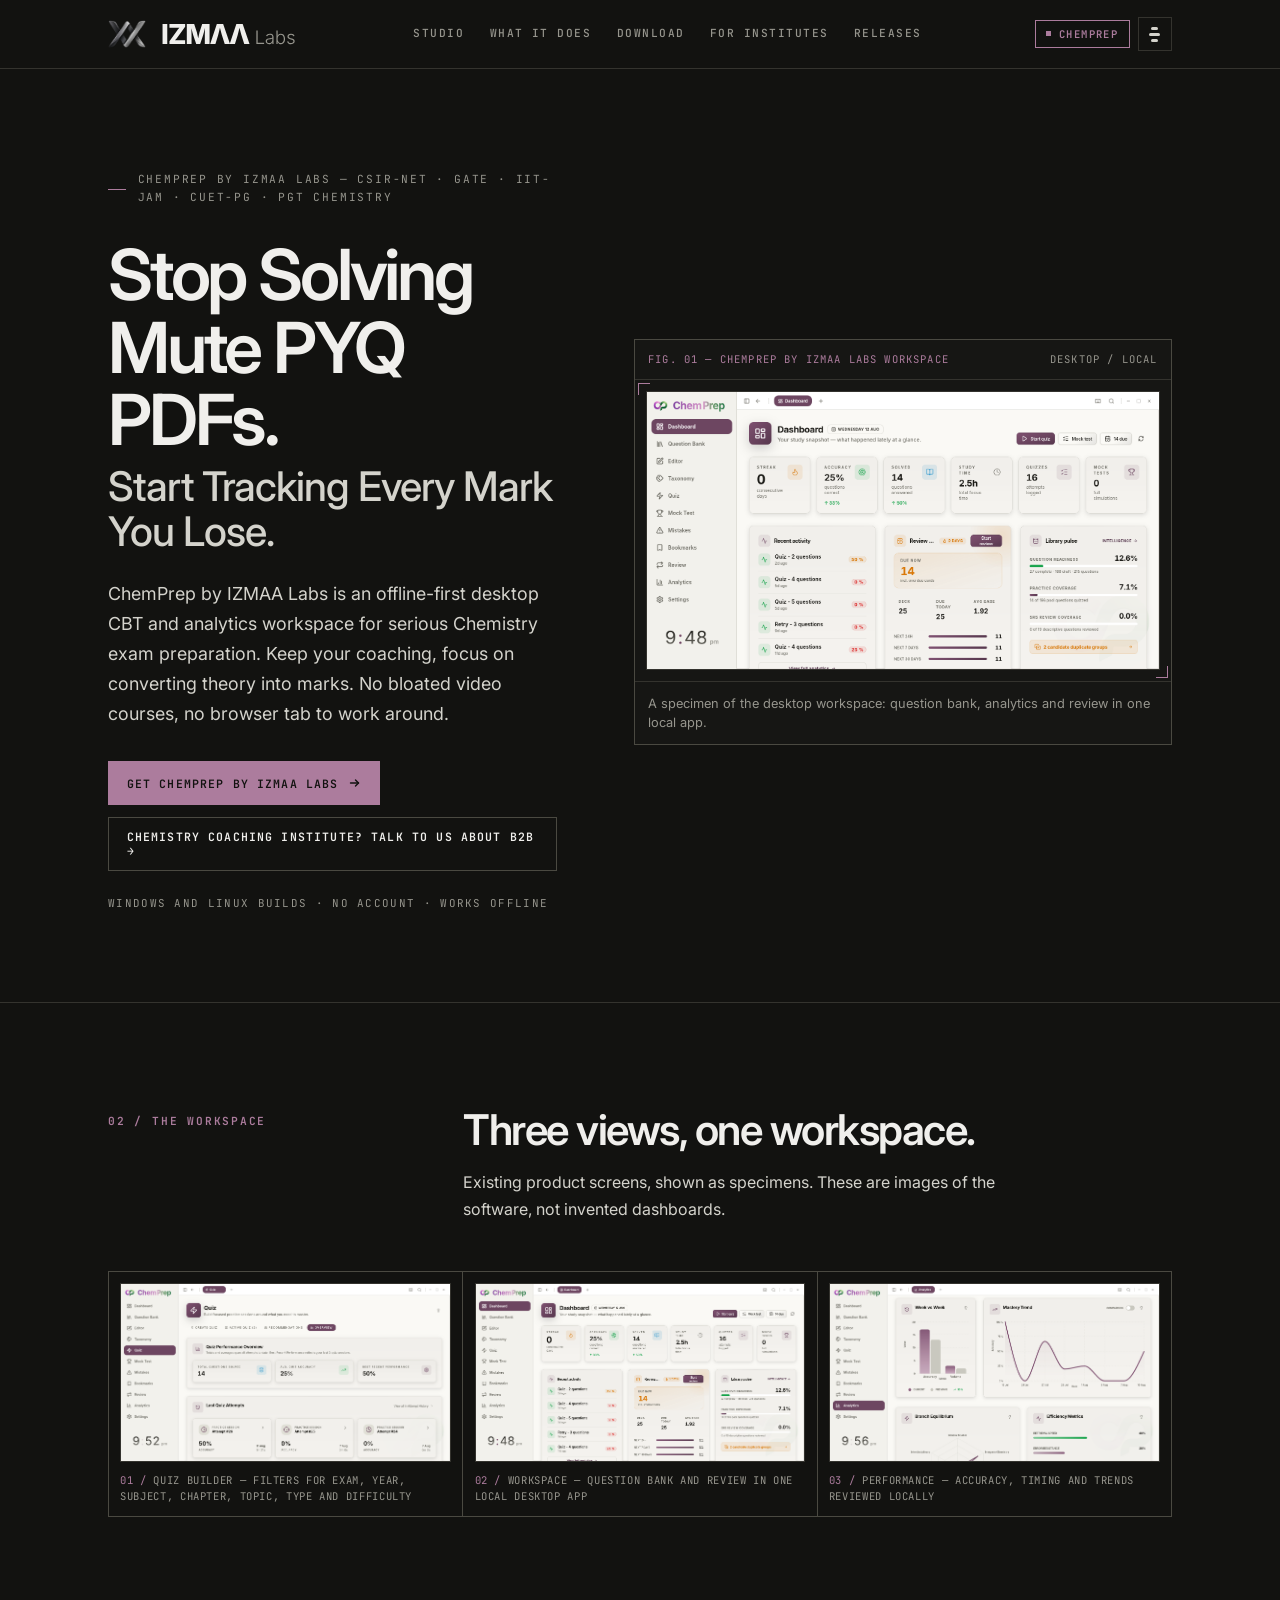
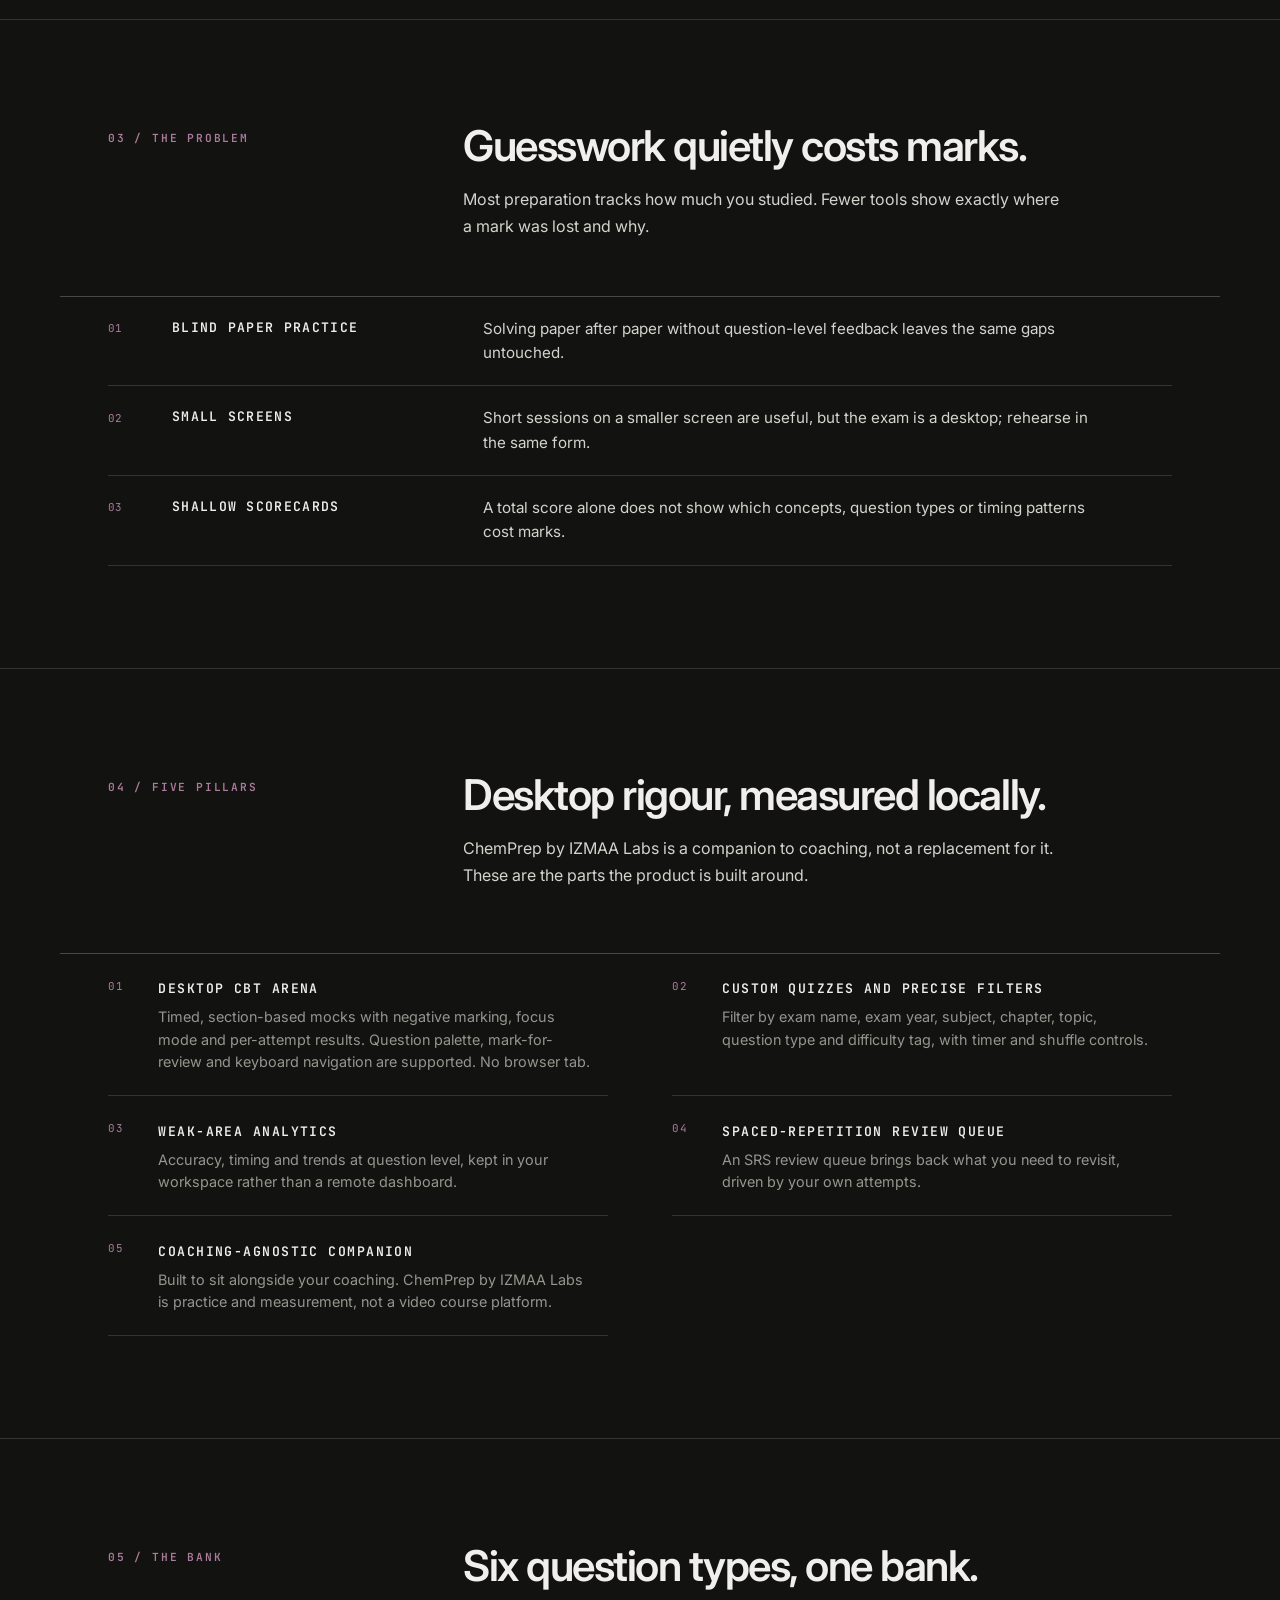
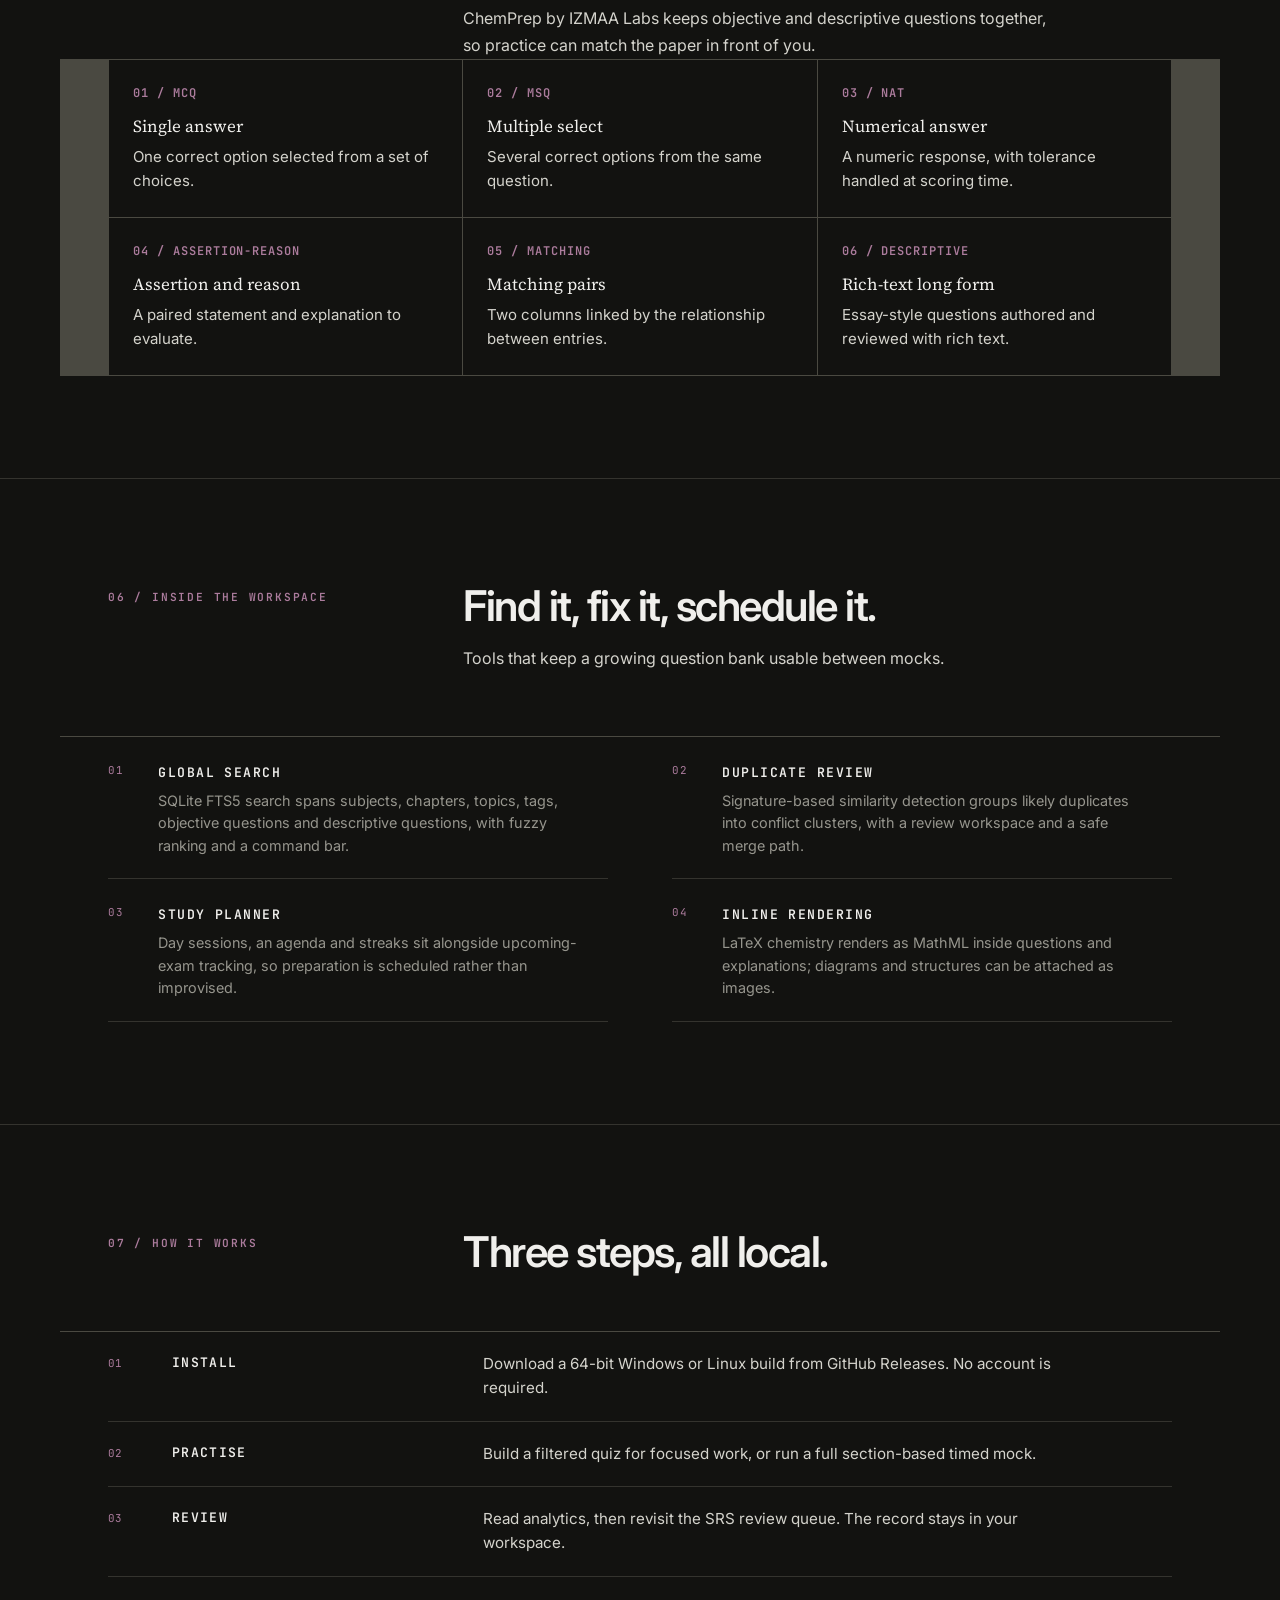
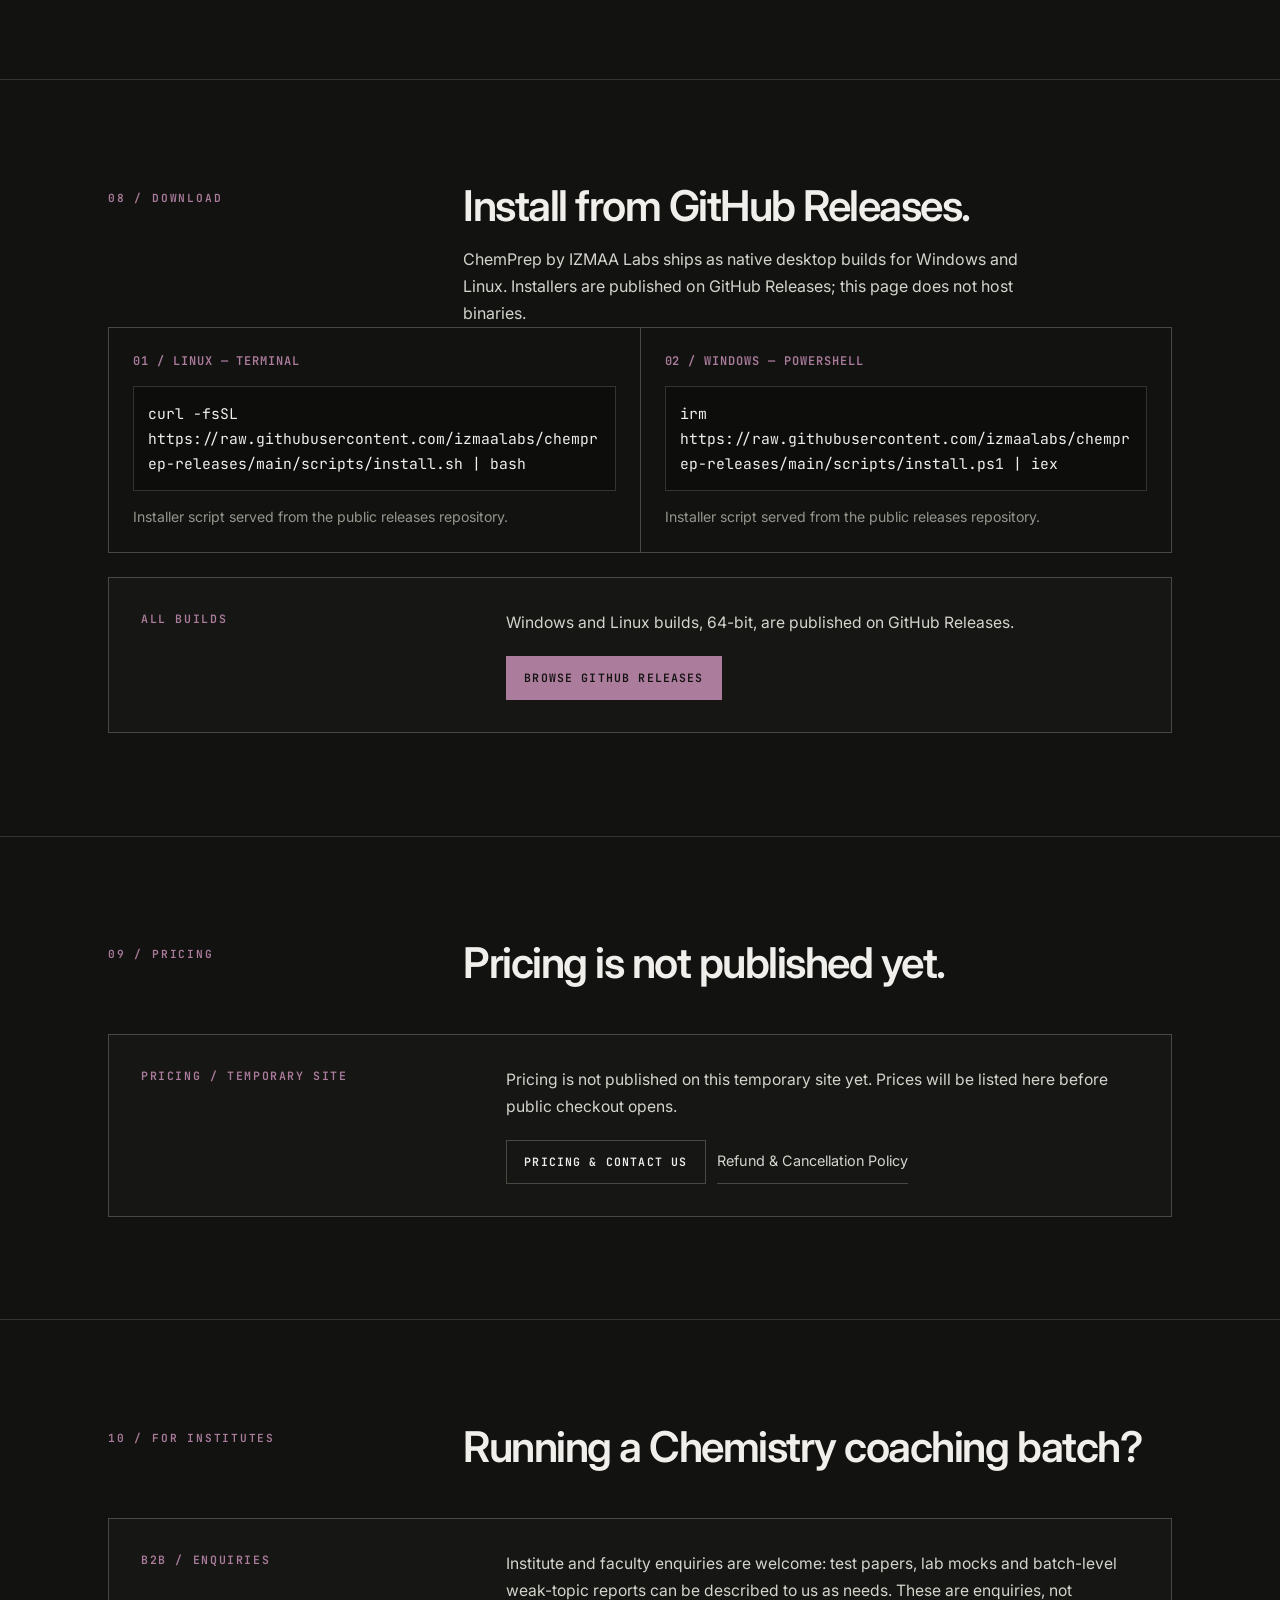
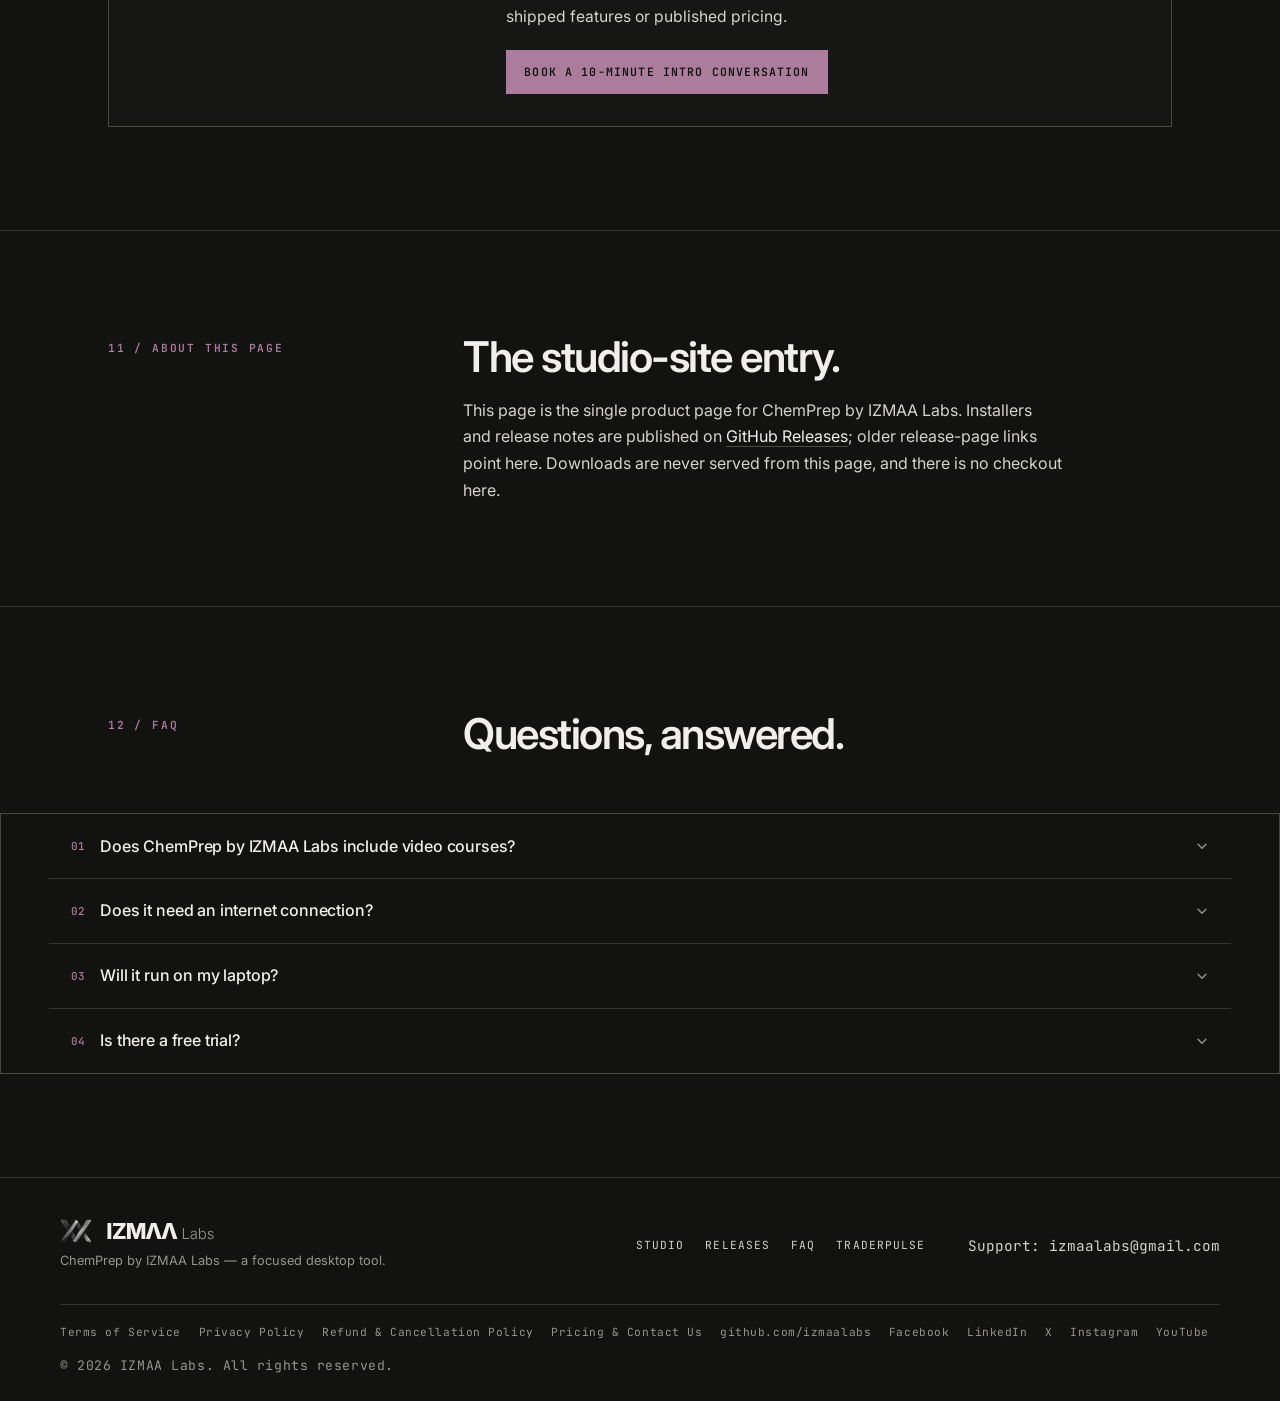
==== chemprep/index.html @ 83924451 "feat(site): polish studio surface and consolidate ChemPrep page" ====
<!doctype html>
<html lang="en" data-theme="dark">
  <head>
    <meta charset="utf-8" />
    <meta name="viewport" content="width=device-width, initial-scale=1" />
    <title>ChemPrep by IZMAA Labs — Offline Desktop CBT for CSIR-NET, GATE, IIT-JAM, CUET-PG &amp; PGT Chemistry</title>
    <meta
      name="description"
      content="ChemPrep by IZMAA Labs is an offline desktop CBT and analytics workspace for CSIR-NET, GATE, IIT-JAM, CUET-PG and PGT Chemistry exam preparation."
    />
    <meta name="theme-color" content="#121210" />
    <link rel="canonical" href="https://izmaalabs.github.io/chemprep/" />
    <meta property="og:type" content="website" />
    <meta property="og:url" content="https://izmaalabs.github.io/chemprep/" />
    <meta property="og:site_name" content="IZMAA Labs" />
    <meta property="og:title" content="ChemPrep by IZMAA Labs — Offline Desktop CBT for CSIR-NET, GATE, IIT-JAM, CUET-PG &amp; PGT Chemistry" />
    <meta property="og:description" content="An offline-first desktop CBT and analytics workspace for serious Chemistry exam preparation. No account, no cloud, no telemetry." />
    <meta property="og:image" content="https://izmaalabs.github.io/assets/DashboardPage.png" />
    <meta name="twitter:card" content="summary_large_image" />
    <meta name="twitter:site" content="@izmaalabs" />
    <meta name="twitter:title" content="ChemPrep by IZMAA Labs — Offline Desktop CBT for CSIR-NET, GATE, IIT-JAM, CUET-PG &amp; PGT Chemistry" />
    <meta name="twitter:description" content="An offline-first desktop CBT and analytics workspace for serious Chemistry exam preparation. No account, no cloud, no telemetry." />
    <meta name="twitter:image" content="https://izmaalabs.github.io/assets/DashboardPage.png" />
    <script type="application/ld+json">
      {
        "@context": "https://schema.org",
        "@graph": [
          {
            "@type": "Organization",
            "@id": "https://izmaalabs.github.io/#organization",
            "name": "IZMAA Labs",
            "url": "https://izmaalabs.github.io/",
            "email": "izmaalabs@gmail.com",
            "description": "A software studio building micro-SaaS products.",
            "sameAs": ["https://github.com/izmaalabs"]
          },
          {
            "@type": "SoftwareApplication",
            "name": "ChemPrep by IZMAA Labs",
            "applicationCategory": "EducationApplication",
            "operatingSystem": "Windows, Linux",
            "description": "An offline-first desktop CBT and analytics workspace for serious Chemistry exam preparation.",
            "url": "https://izmaalabs.github.io/chemprep/",
            "downloadUrl": "https://github.com/izmaalabs/chemprep-releases",
            "publisher": { "@type": "Organization", "name": "IZMAA Labs", "url": "https://izmaalabs.github.io/" }
          },
          {
            "@type": "FAQPage",
            "mainEntity": [
              {
                "@type": "Question",
                "name": "Does ChemPrep by IZMAA Labs include video courses?",
                "acceptedAnswer": {
                  "@type": "Answer",
                  "text": "No. That is intentional. ChemPrep by IZMAA Labs is a practice and analytics workspace, not a video course platform. It is built as a companion to coaching, not a replacement."
                }
              },
              {
                "@type": "Question",
                "name": "Does it need an internet connection?",
                "acceptedAnswer": {
                  "@type": "Answer",
                  "text": "Practice is offline-first: no account, no cloud, no telemetry and no tracking SDKs. Installers are published on GitHub Releases; the app does not need a connection for practice."
                }
              },
              {
                "@type": "Question",
                "name": "Will it run on my laptop?",
                "acceptedAnswer": {
                  "@type": "Answer",
                  "text": "ChemPrep by IZMAA Labs is a native desktop app, not a browser tab. Builds for Windows and Linux are 64-bit; see GitHub Releases for available installers."
                }
              },
              {
                "@type": "Question",
                "name": "Is there a free trial?",
                "acceptedAnswer": {
                  "@type": "Answer",
                  "text": "This site does not collect payment and no prices are published yet. See GitHub Releases for available builds; this page does not promise a free tier."
                }
              }
            ]
          }
        ]
      }
    </script>
    <link rel="icon" href="/assets/favicon.png" />
    <link rel="preconnect" href="https://fonts.googleapis.com" />
    <link rel="preconnect" href="https://fonts.gstatic.com" crossorigin />
    <link
      href="https://fonts.googleapis.com/css2?family=Inter:wght@400;500;600;700;800&family=JetBrains+Mono:wght@400;500;600&family=Source+Serif+4:ital,opsz,wght@0,8..60,400;0,8..60,600;1,8..60,400&display=swap"
      rel="stylesheet"
    />
    <script>
      (function () {
        try {
          var stored = localStorage.getItem('cp-theme');
          if (stored === 'light') {
            document.documentElement.setAttribute('data-theme', 'light');
          }
        } catch (e) {}
      })();
    </script>
    <link rel="stylesheet" href="/styles.css" />
    <script defer src="/app.js"></script>
  </head>
  <body class="instrument" data-accent="chemprep">
    <a class="skip-link" href="#main">Skip to content</a>

    <header class="site-header" id="site-header">
      <div class="site-header__inner">
        <a class="site-logo" href="/" aria-label="IZMAA Labs home">
          <img class="site-logo__glyph" src="/assets/izmaalabs-logo.png" alt="" aria-hidden="true" width="46" height="34" />
          <img class="site-logo__mark site-logo__mark--word" src="/assets/izmaalabs-wordmark-dark.svg" data-wordmark="true" alt="IZMAA Labs" width="130" height="43" />
        </a>
        <nav class="site-nav" aria-label="Primary">
          <ul>
            <li><a href="/">Studio</a></li>
            <li><a href="#pillars">What it does</a></li>
            <li><a href="#download">Download</a></li>
            <li><a href="#b2b">For institutes</a></li>
            <li><a href="https://github.com/izmaalabs/chemprep-releases" target="_blank" rel="noopener">Releases</a></li>
          </ul>
        </nav>
        <div class="site-header__actions">
          <a class="inst-tag" href="/chemprep/">ChemPrep</a>
          <button id="theme-toggle" class="icon-button" type="button" aria-label="Toggle color theme"></button>
          <button id="menu-toggle" class="icon-button menu-toggle" type="button" aria-label="Open menu" aria-expanded="false" aria-controls="mobile-menu">
            <span class="menu-toggle__icon" aria-hidden="true"></span>
          </button>
        </div>
      </div>
      <div id="mobile-menu" class="mobile-menu" hidden></div>
    </header>

    <main id="main">
      <section class="inst-hero" aria-labelledby="hero-title">
        <div class="inst-container inst-hero__grid">
          <div class="inst-hero__copy reveal">
            <p class="inst-hero__index">ChemPrep by IZMAA Labs — CSIR-NET · GATE · IIT-JAM · CUET-PG · PGT Chemistry</p>
            <h1 id="hero-title">
              Stop Solving Mute PYQ PDFs.
              <span>Start Tracking Every Mark You Lose.</span>
            </h1>
            <p class="inst-lead">
              ChemPrep by IZMAA Labs is an offline-first desktop CBT and
              analytics workspace for serious Chemistry exam preparation. Keep
              your coaching, focus on converting theory into marks. No bloated
              video courses, no browser tab to work around.
            </p>
            <div class="inst-actions">
              <a class="inst-btn inst-btn--primary" href="/chemprep/#download">
                Get ChemPrep by IZMAA Labs
                <svg viewBox="0 0 12 12" width="12" height="12" fill="none" stroke="currentColor" stroke-width="1.4" stroke-linecap="round" stroke-linejoin="round" aria-hidden="true">
                  <path d="M1.5 6h8" />
                  <path d="M6.5 3 9.5 6 6.5 9" />
                </svg>
              </a>
              <a class="inst-btn" href="/pricing-contact/#b2b">
                Chemistry coaching institute? Talk to us about B2B →
              </a>
            </div>
            <p class="inst-hero__fine">Windows and Linux builds · no account · works offline</p>
          </div>

          <figure class="inst-specimen reveal">
            <div class="inst-specimen__bar">
              <span>Fig. 01 — ChemPrep by IZMAA Labs workspace</span>
              <span>DESKTOP / LOCAL</span>
            </div>
            <div class="inst-specimen__media">
              <img
                src="/assets/DashboardPage.png"
                alt="ChemPrep by IZMAA Labs dashboard with a question bank, analytics and review tools"
                width="1366"
                height="737"
              />
            </div>
            <figcaption>
              A specimen of the desktop workspace: question bank, analytics and
              review in one local app.
            </figcaption>
          </figure>
        </div>
      </section>

      <section class="inst-section inst-section--flush" aria-labelledby="strip-title">
        <div class="inst-container">
          <div class="inst-section__head">
            <div><span class="inst-section__label">02 / The workspace</span></div>
            <div>
              <h2 class="inst-section__title" id="strip-title">Three views, one workspace.</h2>
              <p class="inst-section__note">
                Existing product screens, shown as specimens. These are images
                of the software, not invented dashboards.
              </p>
            </div>
          </div>
          <div class="inst-strip reveal">
            <figure class="inst-strip__item">
              <img src="/assets/QuizPage.png" alt="ChemPrep by IZMAA Labs quiz screen with custom quiz controls" width="1366" height="737" />
              <figcaption><span class="inst-strip__id">01 /</span> Quiz builder — filters for exam, year, subject, chapter, topic, type and difficulty</figcaption>
            </figure>
            <figure class="inst-strip__item">
              <img src="/assets/DashboardPage.png" alt="ChemPrep by IZMAA Labs dashboard with question bank and review surface" width="1366" height="737" />
              <figcaption><span class="inst-strip__id">02 /</span> Workspace — question bank and review in one local desktop app</figcaption>
            </figure>
            <figure class="inst-strip__item">
              <img src="/assets/PerformanceTab.png" alt="ChemPrep by IZMAA Labs performance view showing accuracy and timing analytics" width="1366" height="737" />
              <figcaption><span class="inst-strip__id">03 /</span> Performance — accuracy, timing and trends reviewed locally</figcaption>
            </figure>
          </div>
        </div>
      </section>

      <section class="inst-section" id="problem" aria-labelledby="problem-title">
        <div class="inst-container inst-section__head">
          <div><span class="inst-section__label">03 / The problem</span></div>
          <div>
            <h2 class="inst-section__title" id="problem-title">Guesswork quietly costs marks.</h2>
            <p class="inst-section__note">
              Most preparation tracks how much you studied. Fewer tools show
              exactly where a mark was lost and why.
            </p>
          </div>
        </div>
        <div class="inst-container inst-rows reveal">
          <div class="inst-row">
            <span class="inst-row__id">01</span>
            <span class="inst-row__title">Blind paper practice</span>
            <p class="inst-row__text">Solving paper after paper without question-level feedback leaves the same gaps untouched.</p>
          </div>
          <div class="inst-row">
            <span class="inst-row__id">02</span>
            <span class="inst-row__title">Small screens</span>
            <p class="inst-row__text">Short sessions on a smaller screen are useful, but the exam is a desktop; rehearse in the same form.</p>
          </div>
          <div class="inst-row">
            <span class="inst-row__id">03</span>
            <span class="inst-row__title">Shallow scorecards</span>
            <p class="inst-row__text">A total score alone does not show which concepts, question types or timing patterns cost marks.</p>
          </div>
        </div>
      </section>

      <section class="inst-section" id="pillars" aria-labelledby="pillars-title">
        <div class="inst-container inst-section__head">
          <div><span class="inst-section__label">04 / Five pillars</span></div>
          <div>
            <h2 class="inst-section__title" id="pillars-title">Desktop rigour, measured locally.</h2>
            <p class="inst-section__note">
              ChemPrep by IZMAA Labs is a companion to coaching, not a
              replacement for it. These are the parts the product is built
              around.
            </p>
          </div>
        </div>
        <div class="inst-container inst-principles reveal">
          <div class="inst-principle">
            <span class="inst-principle__id">01</span>
            <div>
              <span class="inst-principle__title">Desktop CBT arena</span>
              <p class="inst-principle__text">Timed, section-based mocks with negative marking, focus mode and per-attempt results. Question palette, mark-for-review and keyboard navigation are supported. No browser tab.</p>
            </div>
          </div>
          <div class="inst-principle">
            <span class="inst-principle__id">02</span>
            <div>
              <span class="inst-principle__title">Custom quizzes and precise filters</span>
              <p class="inst-principle__text">Filter by exam name, exam year, subject, chapter, topic, question type and difficulty tag, with timer and shuffle controls.</p>
            </div>
          </div>
          <div class="inst-principle">
            <span class="inst-principle__id">03</span>
            <div>
              <span class="inst-principle__title">Weak-area analytics</span>
              <p class="inst-principle__text">Accuracy, timing and trends at question level, kept in your workspace rather than a remote dashboard.</p>
            </div>
          </div>
          <div class="inst-principle">
            <span class="inst-principle__id">04</span>
            <div>
              <span class="inst-principle__title">Spaced-repetition review queue</span>
              <p class="inst-principle__text">An SRS review queue brings back what you need to revisit, driven by your own attempts.</p>
            </div>
          </div>
          <div class="inst-principle">
            <span class="inst-principle__id">05</span>
            <div>
              <span class="inst-principle__title">Coaching-agnostic companion</span>
              <p class="inst-principle__text">Built to sit alongside your coaching. ChemPrep by IZMAA Labs is practice and measurement, not a video course platform.</p>
            </div>
          </div>
        </div>
      </section>

      <section class="inst-section" id="question-types" aria-labelledby="types-title">
        <div class="inst-container inst-section__head">
          <div><span class="inst-section__label">05 / The bank</span></div>
          <div>
            <h2 class="inst-section__title" id="types-title">Six question types, one bank.</h2>
            <p class="inst-section__note">
              ChemPrep by IZMAA Labs keeps objective and descriptive questions
              together, so practice can match the paper in front of you.
            </p>
          </div>
        </div>
        <div class="inst-container inst-types reveal">
          <div class="inst-type">
            <span class="inst-type__id">01 / MCQ</span>
            <span class="inst-type__title">Single answer</span>
            <p class="inst-type__text">One correct option selected from a set of choices.</p>
          </div>
          <div class="inst-type">
            <span class="inst-type__id">02 / MSQ</span>
            <span class="inst-type__title">Multiple select</span>
            <p class="inst-type__text">Several correct options from the same question.</p>
          </div>
          <div class="inst-type">
            <span class="inst-type__id">03 / NAT</span>
            <span class="inst-type__title">Numerical answer</span>
            <p class="inst-type__text">A numeric response, with tolerance handled at scoring time.</p>
          </div>
          <div class="inst-type">
            <span class="inst-type__id">04 / Assertion-Reason</span>
            <span class="inst-type__title">Assertion and reason</span>
            <p class="inst-type__text">A paired statement and explanation to evaluate.</p>
          </div>
          <div class="inst-type">
            <span class="inst-type__id">05 / Matching</span>
            <span class="inst-type__title">Matching pairs</span>
            <p class="inst-type__text">Two columns linked by the relationship between entries.</p>
          </div>
          <div class="inst-type">
            <span class="inst-type__id">06 / Descriptive</span>
            <span class="inst-type__title">Rich-text long form</span>
            <p class="inst-type__text">Essay-style questions authored and reviewed with rich text.</p>
          </div>
        </div>
      </section>

      <section class="inst-section" id="workspace-tools" aria-labelledby="tools-title">
        <div class="inst-container inst-section__head">
          <div><span class="inst-section__label">06 / Inside the workspace</span></div>
          <div>
            <h2 class="inst-section__title" id="tools-title">Find it, fix it, schedule it.</h2>
            <p class="inst-section__note">
              Tools that keep a growing question bank usable between mocks.
            </p>
          </div>
        </div>
        <div class="inst-container inst-principles reveal">
          <div class="inst-principle">
            <span class="inst-principle__id">01</span>
            <div>
              <span class="inst-principle__title">Global search</span>
              <p class="inst-principle__text">SQLite FTS5 search spans subjects, chapters, topics, tags, objective questions and descriptive questions, with fuzzy ranking and a command bar.</p>
            </div>
          </div>
          <div class="inst-principle">
            <span class="inst-principle__id">02</span>
            <div>
              <span class="inst-principle__title">Duplicate review</span>
              <p class="inst-principle__text">Signature-based similarity detection groups likely duplicates into conflict clusters, with a review workspace and a safe merge path.</p>
            </div>
          </div>
          <div class="inst-principle">
            <span class="inst-principle__id">03</span>
            <div>
              <span class="inst-principle__title">Study planner</span>
              <p class="inst-principle__text">Day sessions, an agenda and streaks sit alongside upcoming-exam tracking, so preparation is scheduled rather than improvised.</p>
            </div>
          </div>
          <div class="inst-principle">
            <span class="inst-principle__id">04</span>
            <div>
              <span class="inst-principle__title">Inline rendering</span>
              <p class="inst-principle__text">LaTeX chemistry renders as MathML inside questions and explanations; diagrams and structures can be attached as images.</p>
            </div>
          </div>
        </div>
      </section>

      <section class="inst-section" id="how-it-works" aria-labelledby="how-title">
        <div class="inst-container inst-section__head">
          <div><span class="inst-section__label">07 / How it works</span></div>
          <div>
            <h2 class="inst-section__title" id="how-title">Three steps, all local.</h2>
          </div>
        </div>
        <div class="inst-container inst-rows reveal">
          <div class="inst-row">
            <span class="inst-row__id">01</span>
            <span class="inst-row__title">Install</span>
            <p class="inst-row__text">Download a 64-bit Windows or Linux build from GitHub Releases. No account is required.</p>
          </div>
          <div class="inst-row">
            <span class="inst-row__id">02</span>
            <span class="inst-row__title">Practise</span>
            <p class="inst-row__text">Build a filtered quiz for focused work, or run a full section-based timed mock.</p>
          </div>
          <div class="inst-row">
            <span class="inst-row__id">03</span>
            <span class="inst-row__title">Review</span>
            <p class="inst-row__text">Read analytics, then revisit the SRS review queue. The record stays in your workspace.</p>
          </div>
        </div>
      </section>

      <section class="inst-section" id="download" aria-labelledby="download-title">
        <div class="inst-container inst-section__head">
          <div><span class="inst-section__label">08 / Download</span></div>
          <div>
            <h2 class="inst-section__title" id="download-title">Install from GitHub Releases.</h2>
            <p class="inst-section__note">
              ChemPrep by IZMAA Labs ships as native desktop builds for Windows
              and Linux. Installers are published on GitHub Releases; this page
              does not host binaries.
            </p>
          </div>
        </div>
        <div class="inst-container reveal">
          <div class="inst-install">
            <div class="inst-install__item">
              <span class="inst-install__label">01 / Linux — terminal</span>
              <code class="inst-install__cmd">curl -fsSL https://raw.githubusercontent.com/izmaalabs/chemprep-releases/main/scripts/install.sh | bash</code>
              <p class="inst-install__note">Installer script served from the public releases repository.</p>
            </div>
            <div class="inst-install__item">
              <span class="inst-install__label">02 / Windows — PowerShell</span>
              <code class="inst-install__cmd">irm https://raw.githubusercontent.com/izmaalabs/chemprep-releases/main/scripts/install.ps1 | iex</code>
              <p class="inst-install__note">Installer script served from the public releases repository.</p>
            </div>
          </div>
          <div class="inst-band">
            <p class="inst-band__title">All builds</p>
            <div class="inst-band__body">
              <p>Windows and Linux builds, 64-bit, are published on GitHub Releases.</p>
              <div class="inst-band__actions">
                <a class="inst-btn inst-btn--primary" href="https://github.com/izmaalabs/chemprep-releases" target="_blank" rel="noopener">Browse GitHub Releases</a>
              </div>
            </div>
          </div>
        </div>
      </section>

      <section class="inst-section" id="pricing" aria-labelledby="pricing-title">
        <div class="inst-container inst-section__head">
          <div><span class="inst-section__label">09 / Pricing</span></div>
          <div><h2 class="inst-section__title" id="pricing-title">Pricing is not published yet.</h2></div>
        </div>
        <div class="inst-container">
          <div class="inst-band reveal">
            <p class="inst-band__title">Pricing / Temporary site</p>
            <div class="inst-band__body">
              <p>Pricing is not published on this temporary site yet. Prices will be listed here before public checkout opens.</p>
              <div class="inst-band__actions">
                <a class="inst-btn" href="/pricing-contact/">Pricing &amp; Contact Us</a>
                <a class="inst-text-link" href="/refund-cancellation-policy/">Refund &amp; Cancellation Policy</a>
              </div>
            </div>
          </div>
        </div>
      </section>

      <section class="inst-section" id="b2b" aria-labelledby="b2b-title">
        <div class="inst-container inst-section__head">
          <div><span class="inst-section__label">10 / For institutes</span></div>
          <div><h2 class="inst-section__title" id="b2b-title">Running a Chemistry coaching batch?</h2></div>
        </div>
        <div class="inst-container">
          <div class="inst-band reveal">
            <p class="inst-band__title">B2B / Enquiries</p>
            <div class="inst-band__body">
              <p>
                Institute and faculty enquiries are welcome: test papers, lab
                mocks and batch-level weak-topic reports can be described to us
                as needs. These are enquiries, not shipped features or published
                pricing.
              </p>
              <div class="inst-band__actions">
                <a class="inst-btn inst-btn--primary" href="/pricing-contact/#b2b">
                  Book a 10-minute intro conversation
                </a>
              </div>
            </div>
          </div>
        </div>
      </section>

      <section class="inst-section" id="page-note" aria-labelledby="page-note-title">
        <div class="inst-container inst-section__head">
          <div><span class="inst-section__label">11 / About this page</span></div>
          <div>
            <h2 class="inst-section__title" id="page-note-title">The studio-site entry.</h2>
            <p class="inst-section__note">
              This page is the single product page for ChemPrep by IZMAA Labs.
              Installers and release notes are published on
              <a href="https://github.com/izmaalabs/chemprep-releases" target="_blank" rel="noopener">GitHub Releases</a>;
              older release-page links point here. Downloads are never served
              from this page, and there is no checkout here.
            </p>
          </div>
        </div>
      </section>

      <section class="inst-section faq" id="faq" aria-labelledby="faq-title">
        <div class="inst-container inst-section__head">
          <div><span class="inst-section__label">12 / FAQ</span></div>
          <div><h2 class="inst-section__title" id="faq-title">Questions, answered.</h2></div>
        </div>
        <div class="inst-container faq__list reveal">
          <div class="faq__item">
            <h3 class="faq__q">
              <button class="faq__toggle" type="button" aria-expanded="false" aria-controls="faq-a-video">
                <span class="inst-faq__q"><span class="inst-faq__id">01</span><span>Does ChemPrep by IZMAA Labs include video courses?</span></span>
                <svg class="faq__chevron" viewBox="0 0 16 16" width="16" height="16" fill="none" stroke="currentColor" stroke-width="1.6" stroke-linecap="round" stroke-linejoin="round" aria-hidden="true"><path d="m3.5 6 4.5 4.5L12.5 6" /></svg>
              </button>
            </h3>
            <div class="faq__a" id="faq-a-video">
              <div class="faq__a-inner">
                <p>No. That is intentional. ChemPrep by IZMAA Labs is a practice and analytics workspace, not a video course platform. It is built as a companion to coaching, not a replacement.</p>
              </div>
            </div>
          </div>
          <div class="faq__item">
            <h3 class="faq__q">
              <button class="faq__toggle" type="button" aria-expanded="false" aria-controls="faq-a-internet">
                <span class="inst-faq__q"><span class="inst-faq__id">02</span><span>Does it need an internet connection?</span></span>
                <svg class="faq__chevron" viewBox="0 0 16 16" width="16" height="16" fill="none" stroke="currentColor" stroke-width="1.6" stroke-linecap="round" stroke-linejoin="round" aria-hidden="true"><path d="m3.5 6 4.5 4.5L12.5 6" /></svg>
              </button>
            </h3>
            <div class="faq__a" id="faq-a-internet">
              <div class="faq__a-inner">
                <p>Practice is offline-first: no account, no cloud, no telemetry and no tracking SDKs. Installers are published on GitHub Releases; the app does not need a connection for practice.</p>
              </div>
            </div>
          </div>
          <div class="faq__item">
            <h3 class="faq__q">
              <button class="faq__toggle" type="button" aria-expanded="false" aria-controls="faq-a-laptop">
                <span class="inst-faq__q"><span class="inst-faq__id">03</span><span>Will it run on my laptop?</span></span>
                <svg class="faq__chevron" viewBox="0 0 16 16" width="16" height="16" fill="none" stroke="currentColor" stroke-width="1.6" stroke-linecap="round" stroke-linejoin="round" aria-hidden="true"><path d="m3.5 6 4.5 4.5L12.5 6" /></svg>
              </button>
            </h3>
            <div class="faq__a" id="faq-a-laptop">
              <div class="faq__a-inner">
                <p>ChemPrep by IZMAA Labs is a native desktop app, not a browser tab. Builds for Windows and Linux are 64-bit; see GitHub Releases for available installers.</p>
              </div>
            </div>
          </div>
          <div class="faq__item">
            <h3 class="faq__q">
              <button class="faq__toggle" type="button" aria-expanded="false" aria-controls="faq-a-trial">
                <span class="inst-faq__q"><span class="inst-faq__id">04</span><span>Is there a free trial?</span></span>
                <svg class="faq__chevron" viewBox="0 0 16 16" width="16" height="16" fill="none" stroke="currentColor" stroke-width="1.6" stroke-linecap="round" stroke-linejoin="round" aria-hidden="true"><path d="m3.5 6 4.5 4.5L12.5 6" /></svg>
              </button>
            </h3>
            <div class="faq__a" id="faq-a-trial">
              <div class="faq__a-inner">
                <p>This site does not collect payment and no prices are published yet. See GitHub Releases for available builds; this page does not promise a free tier.</p>
              </div>
            </div>
          </div>
        </div>
      </section>
    </main>

    <footer class="site-footer">
      <div class="site-footer__inner">
        <div class="site-footer__brand">
          <a class="site-logo" href="/" aria-label="IZMAA Labs home">
            <img class="site-logo__glyph site-logo__glyph--footer" src="/assets/izmaalabs-logo.png" alt="" aria-hidden="true" width="34" height="26" />
            <img class="site-logo__mark site-logo__mark--word" src="/assets/izmaalabs-wordmark-dark.svg" data-wordmark="true" alt="IZMAA Labs" width="78" height="26" />
          </a>
          <span class="site-footer__studio">ChemPrep by IZMAA Labs — a focused desktop tool.</span>
        </div>
        <nav class="site-footer__nav" aria-label="Footer">
          <ul>
            <li><a href="/">Studio</a></li>
            <li><a href="https://github.com/izmaalabs/chemprep-releases" target="_blank" rel="noopener">Releases</a></li>
            <li><a href="#faq">FAQ</a></li>
            <li><a href="/traderpulse/">TraderPulse</a></li>
          </ul>
        </nav>
        <a class="site-footer__mail" href="mailto:izmaalabs@gmail.com">Support: izmaalabs@gmail.com</a>
      </div>
      <div class="site-footer__base">
        <div class="inst-footer-links">
          <a href="/terms-of-service/">Terms of Service</a>
          <a href="/privacy-policy/">Privacy Policy</a>
          <a href="/refund-cancellation-policy/">Refund &amp; Cancellation Policy</a>
          <a href="/pricing-contact/">Pricing &amp; Contact Us</a>
          <a href="https://github.com/izmaalabs" target="_blank" rel="noopener">github.com/izmaalabs</a>
          <a href="https://www.facebook.com/izmaalabs" target="_blank" rel="noopener">Facebook</a>
          <a href="https://www.linkedin.com/company/izmaalabs/" target="_blank" rel="noopener">LinkedIn</a>
          <a href="https://x.com/izmaalabs" target="_blank" rel="noopener">X</a>
          <a href="https://www.instagram.com/izmaalabs/" target="_blank" rel="noopener">Instagram</a>
          <a href="https://www.youtube.com/@izmaalabs" target="_blank" rel="noopener">YouTube</a>
        </div>
        <p class="site-credit">© 2026 IZMAA Labs. All rights reserved.</p>
      </div>
    </footer>
  </body>
</html>
---- styles.css ----
/* ==========================================================================
   ChemPrep × IZMAA Labs — GitHub Pages landing
   "Quantized Lab" — dark-first, Swiss grid, hairline borders, soft radials
   ========================================================================== */

/* ---------- Theme tokens ---------- */
html {
  --brand-grad: linear-gradient(90deg, #7f5171 0%, #2a5e2c 100%);
  --mauve-50: #f7f3f6;
  --mauve-200: #dfcdda;
  --mauve-300: #c9abc0;
  --mauve-400: #ac7c9d;
  --mauve-500: #7f5171;
  --mauve-600: #6d4661;
  --mauve-700: #57384e;
  --forest-400: #5a9858;
  --forest-500: #3b7a3d;
  --forest-600: #2a5e2c;
  --bg: #121210;
  --surface: #2c2b26;
  --surface-hover: #3a3934;
  --border: #4a4941;
  --border-soft: #34332e;
  --glow: #4a3a44;
  --header-bg: rgba(18, 18, 16, 0.72);
  --header-border: rgba(122, 120, 108, 0.2);
  --term-bg: #0d0d0c;
  --text-primary: #f0efec;
  --text-secondary: #d4d3cc;
  --text-muted: #96958d;

  --font-sans: 'Inter', ui-sans-serif, system-ui, -apple-system, 'Segoe UI', Roboto,
    'Helvetica Neue', Arial, sans-serif;
  --font-mono: 'JetBrains Mono', ui-monospace, SFMono-Regular, Menlo, Consolas,
    'Liberation Mono', monospace;
  --font-serif: 'Source Serif 4', Georgia, 'Times New Roman', serif;

  /* Studio surface accents — one accent per surface. */
  --gold-300: #d8bf86;
  --gold-400: #b99853;
  --gold-500: #9c7d39;
  --gold-600: #7a612c;
  --slate-300: #aab6c1;
  --slate-400: #8b9aa8;
  --slate-500: #647586;
  --slate-600: #4b5a68;
  --ink: #121210;
  --on-accent: var(--ink);

  --accent: var(--gold-400);
  --accent-strong: var(--gold-500);
  --accent-deep: var(--gold-600);

  --radius-xs: 6px;
  --radius-sm: 8px;
  --radius-md: 12px;
  --radius-lg: 16px;
  --radius-xl: 22px;

  --max-w: 1180px;
  --nav-h: 72px;
  --ease: cubic-bezier(0.33, 1, 0.68, 1);

  --shadow-term: inset 0 1px 0 rgba(255, 255, 255, 0.03), 0 18px 40px -18px rgba(0, 0, 0, 0.55);
  --shadow-frame: 0 30px 70px -30px rgba(0, 0, 0, 0.6);
}

html[data-theme='light'] {
  --bg: var(--mauve-50);
  --surface: #e9e8e1;
  --surface-hover: #e2e0d8;
  --border: #c9c8bf;
  --border-soft: #dcdad2;
  --glow: #f0e6ec;
  --header-bg: rgba(250, 249, 245, 0.78);
  --header-border: rgba(60, 58, 48, 0.14);
  --term-bg: #f4f3ee;
  --text-primary: #1c1b17;
  --text-secondary: #3f3e38;
  --text-muted: #67665e;
  --ink: #1c1b17;
  --on-accent: var(--mauve-50);

  --accent: var(--gold-600);
  --accent-strong: var(--gold-500);
  --accent-deep: var(--gold-600);
}

/* ---------- Reset & base ---------- */
*,
*::before,
*::after {
  box-sizing: border-box;
  margin: 0;
  padding: 0;
}

html {
  scroll-behavior: smooth;
}

@media (prefers-reduced-motion: reduce) {
  html {
    scroll-behavior: auto;
  }
}

body {
  font-family: var(--font-sans);
  background: var(--bg);
  color: var(--text-primary);
  line-height: 1.6;
  -webkit-font-smoothing: antialiased;
  text-rendering: optimizeLegibility;
  overflow-x: hidden;
}

body {
  background-image:
    radial-gradient(38rem 26rem at 82% -6%, color-mix(in srgb, var(--mauve-500) 14%, transparent), transparent 62%),
    radial-gradient(34rem 24rem at -12% 18%, color-mix(in srgb, var(--forest-600) 10%, transparent), transparent 60%),
    radial-gradient(42rem 30rem at 50% 118%, color-mix(in srgb, var(--mauve-500) 9%, transparent), transparent 65%);
  background-repeat: no-repeat;
  transition: background-color 0.35s var(--ease), color 0.35s var(--ease);
}

::selection {
  background: color-mix(in srgb, var(--mauve-500) 38%, transparent);
  color: var(--text-primary);
}

img {
  display: block;
  max-width: 100%;
}

a {
  color: inherit;
  text-decoration: none;
}

button {
  font: inherit;
  color: inherit;
  background: none;
  border: 0;
  cursor: pointer;
}

ul {
  list-style: none;
}

.mono {
  font-family: var(--font-mono);
  font-size: 0.92em;
}

.nowrap {
  white-space: nowrap;
}

.visually-hidden {
  position: absolute;
  width: 1px;
  height: 1px;
  margin: -1px;
  padding: 0;
  overflow: hidden;
  clip: rect(0 0 0 0);
  white-space: nowrap;
  border: 0;
}

.skip-link {
  position: fixed;
  top: 0.75rem;
  left: 0.75rem;
  z-index: 150;
  transform: translateY(-180%);
  padding: 0.55rem 0.95rem;
  border-radius: var(--radius-sm);
  background: var(--surface);
  border: 1px solid var(--border);
  font-size: 0.9rem;
  font-weight: 600;
  transition: transform 0.2s var(--ease);
}

.skip-link:focus-visible {
  transform: translateY(0);
}

:focus-visible {
  outline: 2px solid var(--mauve-400);
  outline-offset: 2px;
  border-radius: 4px;
}

.gradient-text {
  background: var(--brand-grad);
  -webkit-background-clip: text;
  background-clip: text;
  color: transparent;
}

.eyebrow {
  font-size: 0.78rem;
  font-weight: 700;
  letter-spacing: 0.16em;
  text-transform: uppercase;
  color: var(--mauve-400);
}

/* ---------- Reveal on scroll (progressive enhancement; no-js stays visible) ---------- */
html.js .reveal {
  opacity: 0;
  transform: translateY(22px);
  transition: opacity 0.7s var(--ease), transform 0.7s var(--ease);
}

html.js .reveal.is-visible {
  opacity: 1;
  transform: none;
}

@media (prefers-reduced-motion: reduce) {
  html.js .reveal {
    opacity: 1;
    transform: none;
    transition: none;
  }
}

/* ---------- Header ---------- */
.site-header {
  position: sticky;
  top: 0;
  z-index: 100;
  background: var(--header-bg);
  -webkit-backdrop-filter: blur(14px) saturate(1.25);
  backdrop-filter: blur(14px) saturate(1.25);
  border-bottom: 1px solid var(--header-border);
}

.site-header__inner {
  max-width: var(--max-w);
  margin: 0 auto;
  padding: 0 1.5rem;
  height: var(--nav-h);
  display: flex;
  align-items: center;
  justify-content: space-between;
  gap: 1rem;
}

.site-logo {
  display: inline-flex;
  align-items: center;
  gap: 0.6rem;
  font-weight: 700;
  letter-spacing: -0.02em;
  font-size: 1.02rem;
  border-radius: var(--radius-sm);
}

.site-logo__mark {
  width: 28px;
  height: 28px;
}

/* Official studio mark beside the wordmark (lockup). */
.site-logo__glyph {
  width: auto;
  height: 34px;
}

.site-logo__glyph--footer {
  height: 26px;
}

.site-logo__v {
  margin-left: 2px;
  font-family: var(--font-mono);
  font-size: 0.6rem;
  font-weight: 600;
  letter-spacing: 0;
  color: var(--mauve-400);
  vertical-align: super;
}

.site-nav ul {
  display: flex;
  gap: 0.35rem;
}

.site-nav a {
  display: inline-block;
  padding: 0.45rem 0.85rem;
  border-radius: 999px;
  font-size: 0.92rem;
  font-weight: 500;
  color: var(--text-secondary);
}

.site-nav a:hover {
  color: var(--text-primary);
  background: color-mix(in srgb, var(--surface) 70%, transparent);
}

.site-nav a.is-active {
  color: var(--text-primary);
  background: color-mix(in srgb, var(--surface) 85%, transparent);
}

.site-header__actions {
  display: flex;
  align-items: center;
  gap: 0.4rem;
}

.icon-button {
  display: inline-flex;
  align-items: center;
  justify-content: center;
  width: 38px;
  height: 38px;
  border-radius: 10px;
  border: 1px solid transparent;
  color: var(--text-secondary);
  transition: color 0.2s, background-color 0.2s, border-color 0.2s;
}

.icon-button:hover {
  color: var(--text-primary);
  background: var(--surface-hover);
}

[data-icon] {
  display: block;
}

.theme-bars {
  display: grid;
  gap: 3px;
  justify-items: center;
}

.theme-bars b {
  display: block;
  width: 7px;
  height: 3px;
  border-radius: 2px;
  background: currentColor;
}

.theme-bars b:nth-child(2) {
  width: 11px;
}

.theme-sun {
  display: block;
  width: 17px;
  height: 17px;
  position: relative;
}

.theme-sun::before {
  content: '';
  position: absolute;
  inset: 3.5px;
  border-radius: 50%;
  background: currentColor;
}

.theme-sun i,
.theme-sun i::after {
  display: block;
  position: absolute;
  height: 3px;
  border-radius: 2px;
  background: currentColor;
}

.theme-sun i {
  width: 17px;
  top: 7px;
  left: 0;
}

.theme-sun i::after {
  content: '';
  width: 3px;
  height: 17px;
  top: -7px;
  left: 7px;
}

.menu-toggle {
  display: none;
}

.menu-toggle__icon,
.menu-toggle__icon::before,
.menu-toggle__icon::after {
  display: block;
  width: 15px;
  height: 2px;
  border-radius: 2px;
  background: currentColor;
  position: relative;
}

.menu-toggle__icon::before,
.menu-toggle__icon::after {
  content: '';
  position: absolute;
  left: 0;
}

.menu-toggle__icon::before {
  top: -5px;
}

.menu-toggle__icon::after {
  top: 5px;
}

.menu-toggle[aria-expanded='true'] .menu-toggle__icon {
  background: transparent;
}

.menu-toggle[aria-expanded='true'] .menu-toggle__icon::before {
  top: 0;
  transform: rotate(45deg);
}

.menu-toggle[aria-expanded='true'] .menu-toggle__icon::after {
  top: 0;
  transform: rotate(-45deg);
}

.mobile-menu {
  border-top: 1px solid var(--border-soft);
  background: var(--header-bg);
  -webkit-backdrop-filter: blur(14px);
  backdrop-filter: blur(14px);
}

.mobile-menu ul {
  max-width: var(--max-w);
  margin: 0 auto;
  padding: 0.5rem 1.5rem 1rem;
  display: grid;
  gap: 2px;
}

.mobile-menu a {
  display: block;
  padding: 0.7rem 0.6rem;
  border-radius: var(--radius-sm);
  font-size: 1.02rem;
  font-weight: 500;
  color: var(--text-primary);
}

.mobile-menu a:hover {
  background: var(--surface-hover);
}

/* ---------- Layout helpers ---------- */
.section {
  padding: 6.5rem 1.5rem;
}

.section__head {
  max-width: 760px;
}

.section__title {
  font-size: clamp(1.7rem, 3.4vw, 2.5rem);
  line-height: 1.14;
  letter-spacing: -0.025em;
  margin: 0.6rem 0 0.9rem;
}

.section__lead {
  color: var(--text-secondary);
  font-size: 1.06rem;
  max-width: 58ch;
}

/* ---------- Hero ---------- */
.hero {
  position: relative;
  overflow: hidden;
  padding: 5.2rem 1.5rem 5rem;
}

.hero__molecule {
  position: absolute;
  inset: 0;
  pointer-events: none;
  z-index: 0;
  opacity: 0.9;
}

html[data-theme='light'] .hero__molecule {
  opacity: 0.55;
}

.hero__svg {
  position: absolute;
  top: 50%;
  right: -10%;
  width: min(66vw, 680px);
  max-width: none;
  transform: translateY(-50%);
}

@media (max-width: 1080px) {
  .hero__svg {
    top: auto;
    bottom: 0;
    right: -24%;
    transform: none;
    width: min(92vw, 640px);
    opacity: 0.5;
  }
}

html[data-theme='light'] .hero__svg-fade {
  fill: #f0e6ec;
}

.hero__inner {
  position: relative;
  z-index: 1;
  max-width: var(--max-w);
  margin: 0 auto;
  display: grid;
  grid-template-columns: minmax(0, 5fr) minmax(0, 7fr);
  gap: 3.5rem;
  align-items: center;
}

.hero__copy {
  max-width: 42rem;
}

.hero__badge {
  display: inline-flex;
  align-items: center;
  gap: 0.5rem;
  padding: 0.4rem 0.9rem;
  border-radius: 999px;
  border: 1px solid var(--border);
  background: color-mix(in srgb, var(--surface) 65%, transparent);
  font-size: 0.82rem;
  font-weight: 600;
  color: var(--text-secondary);
}

.hero__dot {
  width: 8px;
  height: 8px;
  border-radius: 50%;
  background: var(--forest-400);
  box-shadow: 0 0 0 3px color-mix(in srgb, var(--forest-500) 24%, transparent);
  animation: pulse 2.6s ease-in-out infinite;
}

@keyframes pulse {
  50% {
    box-shadow: 0 0 0 6px color-mix(in srgb, var(--forest-500) 10%, transparent);
  }
}

@media (prefers-reduced-motion: reduce) {
  .hero__dot {
    animation: none;
  }
}

.hero__title {
  font-size: clamp(2.1rem, 5vw, 3.6rem);
  line-height: 1.06;
  letter-spacing: -0.035em;
  font-weight: 800;
  margin: 1.15rem 0 1.1rem;
}

.hero__lead {
  font-family: var(--font-serif);
  font-size: clamp(1.05rem, 1.6vw, 1.2rem);
  line-height: 1.6;
  color: var(--text-secondary);
  max-width: 46ch;
}

.hero__cta {
  display: flex;
  flex-wrap: wrap;
  gap: 0.85rem;
  margin-top: 1.9rem;
}

.hero__platform {
  margin-top: 1.7rem;
  display: flex;
  flex-wrap: wrap;
  gap: 0;
  font-size: 0.85rem;
  color: var(--text-muted);
}

.hero__platform li {
  display: flex;
  align-items: center;
  gap: 0.6rem;
}

.hero__platform li + li::before {
  content: '';
  width: 4px;
  height: 4px;
  border-radius: 50%;
  background: var(--border);
  margin: 0 0.75rem;
}

/* ---------- Buttons ---------- */
.btn {
  display: inline-flex;
  align-items: center;
  justify-content: center;
  gap: 0.55rem;
  padding: 0.8rem 1.5rem;
  border-radius: 12px;
  font-size: 0.98rem;
  font-weight: 600;
  letter-spacing: -0.01em;
  line-height: 1.2;
  border: 1px solid transparent;
  transition: transform 0.2s var(--ease), box-shadow 0.2s var(--ease),
    background-color 0.2s var(--ease), border-color 0.2s var(--ease), color 0.2s var(--ease);
}

.btn:active {
  transform: translateY(1px);
}

.btn__icon {
  flex: none;
}

.btn--primary {
  background: var(--brand-grad);
  color: #fff;
  box-shadow: 0 10px 26px -12px rgba(42, 94, 44, 0.55);
}

.btn--primary:hover {
  box-shadow: 0 16px 32px -12px rgba(127, 81, 113, 0.5), 0 10px 26px -12px rgba(42, 94, 44, 0.55);
  transform: translateY(-1px);
}

html[data-theme='light'] .btn--primary {
  color: #fff;
}

.btn--ghost {
  border-color: var(--border);
  background: color-mix(in srgb, var(--surface) 55%, transparent);
  color: var(--text-primary);
}

.btn--ghost:hover {
  border-color: var(--mauve-400);
  background: color-mix(in srgb, var(--surface) 90%, transparent);
}

/* ---------- App frame (hero mock) ---------- */
.app-frame-wrap {
  min-width: 0;
}

.app-frame {
  position: relative;
  border-radius: var(--radius-lg);
  border: 1px solid var(--surface-hover);
  background: linear-gradient(180deg, #232320 0%, #1a1a17 100%);
  box-shadow: var(--shadow-frame);
  overflow: hidden;
}

.app-frame__bar {
  display: flex;
  align-items: center;
  gap: 0.9rem;
  padding: 0.62rem 1rem;
  border-bottom: 1px solid #2c2b26;
  background: rgba(255, 255, 255, 0.02);
}

.app-frame__dots {
  display: inline-flex;
  gap: 6px;
}

.app-frame__dots i,
.shot__dots i,
.term__dots i {
  width: 10px;
  height: 10px;
  border-radius: 50%;
  display: block;
}

.app-frame__dots i:nth-child(1),
.shot__dots i:nth-child(1),
.term__dots i:nth-child(1) {
  background: #3a3934;
}

.app-frame__dots i:nth-child(2),
.shot__dots i:nth-child(2),
.term__dots i:nth-child(2) {
  background: #3a3934;
}

.app-frame__dots i:nth-child(3),
.shot__dots i:nth-child(3),
.term__dots i:nth-child(3) {
  background: #3a3934;
}

.app-frame__title {
  font-size: 0.8rem;
  font-weight: 600;
  color: #d4d3cc;
  letter-spacing: -0.01em;
}

.app-frame__ref {
  margin-left: auto;
  font-family: var(--font-mono);
  font-size: 0.72rem;
  color: #96958d;
}

.app-frame__shot {
  width: 100%;
  height: auto;
}

@media (max-width: 900px) {
  .hero__inner {
    grid-template-columns: 1fr;
    gap: 2.5rem;
  }

  .app-frame-wrap {
    max-width: 640px;
  }
}

/* ---------- Metrics strip ---------- */
.metrics {
  border-top: 1px solid var(--border-soft);
  border-bottom: 1px solid var(--border-soft);
  background: linear-gradient(180deg, color-mix(in srgb, var(--surface) 42%, transparent), transparent);
}

.metrics__inner {
  max-width: var(--max-w);
  margin: 0 auto;
  padding: 2.2rem 1.5rem;
  display: grid;
  grid-template-columns: repeat(4, 1fr);
  gap: 1.5rem;
}

.metric {
  display: flex;
  flex-direction: column;
  gap: 0.2rem;
  padding-right: 1.5rem;
}

.metric + .metric {
  border-left: 1px solid var(--border-soft);
  padding-left: 1.5rem;
}

.metric__value {
  font-family: var(--font-mono);
  font-size: 1.7rem;
  font-weight: 600;
  letter-spacing: -0.03em;
  background: var(--brand-grad);
  -webkit-background-clip: text;
  background-clip: text;
  color: transparent;
}

.metric__label {
  font-size: 0.85rem;
  line-height: 1.45;
  color: var(--text-muted);
}

@media (max-width: 720px) {
  .metrics__inner {
    grid-template-columns: repeat(2, 1fr);
    gap: 1.4rem;
  }

  .metric {
    padding-right: 0;
  }

  .metric + .metric {
    border-left: 0;
    padding-left: 0;
  }
}

@media (max-width: 420px) {
  .metrics__inner {
    grid-template-columns: 1fr;
  }
}

/* ---------- Features ---------- */
.features {
  padding-top: 6rem;
}

.features__grid {
  margin-top: 3rem;
  display: grid;
  grid-template-columns: repeat(3, 1fr);
  gap: 1.25rem;
}

.feature {
  padding: 1.6rem 1.6rem 1.7rem;
  border: 1px solid var(--border-soft);
  border-radius: var(--radius-lg);
  background: linear-gradient(180deg, color-mix(in srgb, var(--surface) 55%, transparent), color-mix(in srgb, var(--surface) 24%, transparent));
  transition: border-color 0.25s var(--ease), transform 0.25s var(--ease);
}

.feature:hover {
  border-color: var(--border);
  transform: translateY(-3px);
}

html[data-theme='light'] .feature {
  background: linear-gradient(180deg, var(--surface), color-mix(in srgb, var(--surface) 60%, #fff));
}

.feature__icon {
  display: inline-flex;
  align-items: center;
  justify-content: center;
  width: 44px;
  height: 44px;
  border-radius: 12px;
  border: 1px solid var(--border-soft);
  background: color-mix(in srgb, var(--mauve-500) 12%, transparent);
  color: var(--mauve-400);
  margin-bottom: 1.05rem;
}

.feature__icon svg {
  width: 22px;
  height: 22px;
}

.feature__title {
  font-size: 1.08rem;
  font-weight: 700;
  letter-spacing: -0.015em;
  margin-bottom: 0.45rem;
}

.feature__text {
  font-size: 0.94rem;
  color: var(--text-secondary);
}

@media (max-width: 960px) {
  .features__grid {
    grid-template-columns: repeat(2, 1fr);
  }
}

@media (max-width: 620px) {
  .features__grid {
    grid-template-columns: 1fr;
  }
}

/* ---------- Showcase ---------- */
.showcase__grid {
  margin-top: 0;
  display: grid;
  grid-template-columns: repeat(2, 1fr);
  gap: 1.5rem;
}

.shot {
  border-radius: var(--radius-md);
  overflow: hidden;
  border: 1px solid var(--border-soft);
  background: var(--surface);
  box-shadow: 0 20px 50px -26px rgba(0, 0, 0, 0.5);
}

html[data-theme='light'] .shot {
  box-shadow: 0 20px 50px -30px rgba(0, 0, 0, 0.3);
}

.shot__bar {
  display: flex;
  align-items: center;
  gap: 0.7rem;
  padding: 0.52rem 0.9rem;
  border-bottom: 1px solid var(--border-soft);
  background: linear-gradient(180deg, color-mix(in srgb, var(--surface) 70%, transparent), color-mix(in srgb, var(--surface) 40%, transparent));
}

.shot__dots {
  display: inline-flex;
  gap: 5px;
}

.shot__dots i {
  width: 9px;
  height: 9px;
  background: var(--border) !important;
}

.shot__label {
  font-size: 0.78rem;
  font-weight: 600;
  letter-spacing: 0.01em;
  color: var(--text-secondary);
}

.shot img {
  width: 100%;
  height: auto;
}

@media (max-width: 760px) {
  .showcase__grid {
    grid-template-columns: 1fr;
  }
}

/* ---------- Privacy band ---------- */
.band {
  background: linear-gradient(
    180deg,
    color-mix(in srgb, var(--mauve-500) 10%, transparent),
    color-mix(in srgb, var(--forest-600) 9%, transparent)
  );
  border-top: 1px solid var(--border-soft);
  border-bottom: 1px solid var(--border-soft);
  padding: 6rem 1.5rem;
}

.band__inner {
  max-width: var(--max-w);
  margin: 0 auto;
  display: grid;
  grid-template-columns: minmax(0, 6fr) minmax(0, 6fr);
  gap: 3.5rem;
  align-items: start;
}

.band__title {
  font-size: clamp(1.7rem, 3.2vw, 2.45rem);
  line-height: 1.12;
  letter-spacing: -0.025em;
  margin: 0.6rem 0 0.9rem;
}

.band__lead {
  color: var(--text-secondary);
  font-size: 1.04rem;
  max-width: 46ch;
}

.band__grid {
  display: grid;
  grid-template-columns: repeat(2, 1fr);
  gap: 1.1rem;
}

.band__item {
  display: flex;
  flex-direction: column;
  gap: 0.25rem;
  padding: 1.25rem 1.3rem;
  border: 1px solid var(--border-soft);
  border-left: 3px solid color-mix(in srgb, var(--mauve-500) 55%, transparent);
  border-radius: var(--radius-md);
  background: color-mix(in srgb, var(--surface) 50%, transparent);
}

.band__item-title {
  font-weight: 700;
  font-size: 0.98rem;
}

.band__item-text {
  font-size: 0.88rem;
  color: var(--text-muted);
}

@media (max-width: 900px) {
  .band__inner {
    grid-template-columns: 1fr;
  }
}

@media (max-width: 420px) {
  .band__grid {
    grid-template-columns: 1fr;
  }
}

/* ---------- Details / deeper features ---------- */
.details__columns {
  margin-top: 3rem;
  display: grid;
  grid-template-columns: repeat(2, 1fr);
  gap: 1px;
  border: 1px solid var(--border-soft);
  border-radius: var(--radius-lg);
  overflow: hidden;
  background: var(--border-soft);
}

.details__feature {
  padding: 1.9rem 2rem;
  background: var(--bg);
}

.details__title {
  font-size: 1.04rem;
  font-weight: 700;
  letter-spacing: -0.015em;
  margin-bottom: 0.75rem;
}

.details__text {
  font-size: 0.95rem;
  color: var(--text-secondary);
}

.details__types {
  display: grid;
  gap: 0.55rem;
}

.details__types li {
  display: flex;
  align-items: center;
  gap: 0.75rem;
  font-size: 0.92rem;
  color: var(--text-secondary);
}

.pill {
  flex: none;
  display: inline-flex;
  align-items: center;
  justify-content: center;
  min-width: 64px;
  padding: 0.22rem 0.6rem;
  border-radius: 6px;
  font-family: var(--font-mono);
  font-size: 0.72rem;
  font-weight: 600;
  letter-spacing: 0.04em;
  border: 1px solid color-mix(in srgb, var(--mauve-500) 40%, transparent);
  color: var(--mauve-300);
  background: color-mix(in srgb, var(--mauve-500) 12%, transparent);
}

html[data-theme='light'] .pill {
  color: var(--mauve-600);
}

@media (max-width: 720px) {
  .details__columns {
    grid-template-columns: 1fr;
  }
}

/* ---------- Download ---------- */
.download__cards {
  margin-top: 3rem;
  display: grid;
  grid-template-columns: 1fr 1fr;
  gap: 1.25rem;
}

.term {
  border: 1px solid var(--border);
  border-radius: var(--radius-md);
  background: var(--term-bg);
  box-shadow: var(--shadow-term);
  overflow: hidden;
  min-width: 0;
}

.term__bar {
  display: flex;
  align-items: center;
  gap: 0.7rem;
  padding: 0.6rem 0.9rem;
  border-bottom: 1px solid var(--border-soft);
}

.term__dots {
  display: inline-flex;
  gap: 5px;
}

.term__dots i {
  width: 9px;
  height: 9px;
  background: var(--surface-hover) !important;
}

.term__label {
  font-size: 0.8rem;
  font-weight: 600;
  color: var(--text-secondary);
}

.term__code {
  padding: 1.05rem 1.1rem;
  overflow-x: auto;
  font-family: var(--font-mono);
  font-size: clamp(0.66rem, 1.05vw, 0.78rem);
  line-height: 1.55;
  color: #cfc6ea;
}

html[data-theme='light'] .term__code {
  color: #6d4661;
}

.term__actions {
  display: flex;
  align-items: center;
  justify-content: space-between;
  gap: 0.75rem;
  padding: 0.55rem 0.9rem;
  border-top: 1px solid var(--border-soft);
}

.term__meta {
  font-size: 0.72rem;
  color: var(--text-muted);
}

.copy-btn {
  padding: 0.35rem 0.85rem;
  border-radius: 8px;
  border: 1px solid var(--border);
  background: var(--surface);
  font-size: 0.78rem;
  font-weight: 600;
  color: var(--text-secondary);
  transition: background-color 0.2s, color 0.2s, border-color 0.2s;
}

.copy-btn:hover {
  color: var(--text-primary);
  border-color: var(--mauve-400);
}

.copy-btn.is-copied {
  color: var(--forest-400);
  border-color: color-mix(in srgb, var(--forest-500) 60%, transparent);
}

.download__cta {
  margin-top: 2.6rem;
  display: flex;
  flex-direction: column;
  align-items: center;
  gap: 1.1rem;
  text-align: center;
}

.download__min {
  font-size: 0.85rem;
  color: var(--text-muted);
}

@media (max-width: 720px) {
  .download__cards {
    grid-template-columns: 1fr;
  }
}

/* ---------- FAQ ---------- */
.faq__list {
  margin-top: 2.8rem;
  max-width: 780px;
  border: 1px solid var(--border-soft);
  border-radius: var(--radius-lg);
  overflow: hidden;
}

.faq__item + .faq__item {
  border-top: 1px solid var(--border-soft);
}

.faq__toggle {
  width: 100%;
  display: flex;
  align-items: center;
  justify-content: space-between;
  gap: 1rem;
  padding: 1.15rem 1.4rem;
  font-size: 1rem;
  font-weight: 600;
  letter-spacing: -0.01em;
  text-align: left;
  color: var(--text-primary);
  transition: background-color 0.2s;
}

.faq__toggle:hover {
  background: color-mix(in srgb, var(--surface) 55%, transparent);
}

.faq__chevron {
  flex: none;
  color: var(--text-muted);
  transition: transform 0.3s var(--ease);
}

.faq__item.is-open .faq__chevron {
  transform: rotate(180deg);
}

.faq__a {
  display: grid;
  grid-template-rows: 0fr;
  transition: grid-template-rows 0.32s var(--ease);
}

.faq__item.is-open .faq__a {
  grid-template-rows: 1fr;
}

.faq__a-inner {
  overflow: hidden;
}

.faq__a-inner p {
  padding: 0 1.4rem 1.3rem;
  font-size: 0.95rem;
  color: var(--text-secondary);
  max-width: 66ch;
}

/* ---------- Footer ---------- */
.site-footer {
  border-top: 1px solid var(--border-soft);
  background: linear-gradient(180deg, transparent, color-mix(in srgb, var(--surface) 46%, transparent));
  padding: 4rem 1.5rem 1.6rem;
}

.site-footer__inner {
  max-width: var(--max-w);
  margin: 0 auto;
  display: flex;
  flex-wrap: wrap;
  align-items: center;
  justify-content: space-between;
  gap: 1.6rem;
}

.site-footer__brand {
  display: flex;
  flex-direction: column;
  gap: 0.5rem;
}

.site-footer__studio {
  font-size: 0.8rem;
  color: var(--text-muted);
}

.site-footer__word {
  display: inline-flex;
  border-radius: 4px;
}

.site-footer__word img {
  height: 24px;
  width: auto;
}

.site-footer__nav ul {
  display: flex;
  flex-wrap: wrap;
  gap: 0.4rem;
}

.site-footer__nav a {
  display: inline-block;
  padding: 0.4rem 0.7rem;
  font-size: 0.9rem;
  color: var(--text-secondary);
  border-radius: 8px;
}

.site-footer__nav a:hover {
  color: var(--text-primary);
  background: var(--surface-hover);
}

.site-footer__mail {
  font-family: var(--font-mono);
  font-size: 0.9rem;
  color: var(--text-secondary);
}

.site-footer__mail:hover {
  color: var(--mauve-300);
}

html[data-theme='light'] .site-footer__mail:hover {
  color: var(--mauve-500);
}

.site-footer__base {
  max-width: var(--max-w);
  margin: 2.6rem auto 0;
  padding-top: 1.2rem;
  border-top: 1px solid var(--border-soft);
  display: flex;
  flex-wrap: wrap;
  align-items: center;
  justify-content: space-between;
  gap: 0.8rem;
  font-size: 0.82rem;
  color: var(--text-muted);
}

.site-footer__base a:hover {
  color: var(--text-primary);
}

.site-credit {
  font-size: 0.82rem;
  color: var(--text-muted);
}

/* ---------- Responsive header ---------- */
@media (max-width: 880px) {
  .site-nav {
    display: none;
  }

  .menu-toggle {
    display: inline-flex;
  }
}

@media (min-width: 881px) {
  .mobile-menu {
    display: none !important;
  }
}

@media (max-width: 640px) {
  .site-header__inner {
    padding: 0 1rem;
  }
}

@media (max-width: 520px) {
  .site-logo__word {
    font-size: 0.96rem;
  }
}

/* ==========================================================================
   Shared-design additions (company site) — merged from company-pages/styles.css
   ========================================================================== */

section[id] {
  scroll-margin-top: calc(var(--nav-h) + 10px);
}

html[data-theme='light'] .eyebrow {
  color: var(--mauve-600);
}

.site-header.is-scrolled {
  box-shadow: 0 14px 34px -22px rgba(0, 0, 0, 0.65);
}

html[data-theme='light'] .site-header.is-scrolled {
  box-shadow: 0 14px 30px -24px rgba(0, 0, 0, 0.35);
}

.site-logo__mark--word {
  width: auto;
  height: 26px;
}

.site-header .site-logo__mark--word {
  height: 43px;
}

/* ---------- Header product pill ---------- */ .header-pill {
  display: inline-flex;
  align-items: center;
  gap: 0.35rem;
  padding: 0.36rem 0.75rem;
  border-radius: 999px;
  border: 1px solid var(--border);
  background: color-mix(in srgb, var(--mauve-500) 14%, transparent);
  font-size: 0.78rem;
  font-weight: 600;
  color: var(--text-secondary);
  transition: border-color 0.2s, color 0.2s;
}

.header-pill:hover {
  color: var(--text-primary);
  border-color: color-mix(in srgb, var(--mauve-500) 60%, transparent);
}

.header-pill__v {
  font-family: var(--font-mono);
  font-size: 0.66rem;
  font-weight: 600;
  color: var(--mauve-300);
}

html[data-theme='light'] .header-pill__v {
  color: var(--mauve-500);
}

/* ---------- App frame (hero / craft mock) ---------- */ .app-frame-wrap {
  min-width: 0;
}

/* ---------- Privacy / studio band ---------- */ .band {
  background: linear-gradient(
    180deg,
    color-mix(in srgb, var(--mauve-500) 10%, transparent),
    color-mix(in srgb, var(--forest-600) 9%, transparent)
  );
  border-top: 1px solid var(--border-soft);
  border-bottom: 1px solid var(--border-soft);
  padding: 6rem 1.5rem;
}

/* ---------- Craft / flagship article ---------- */ .craft__article {
  margin-top: 3.2rem;
  display: grid;
  grid-template-columns: minmax(0, 7fr) minmax(0, 5fr);
  gap: 3.4rem;
  align-items: center;
}

.craft__body {
  display: flex;
  flex-direction: column;
  gap: 1.1rem;
  min-width: 0;
}

.craft__title {
  font-size: clamp(1.3rem, 2vw, 1.7rem);
  line-height: 1.2;
  letter-spacing: -0.02em;
  font-weight: 700;
}

.craft__text {
  font-size: 0.97rem;
  color: var(--text-secondary);
}

.craft__points {
  display: grid;
  gap: 0.72rem;
}

.craft__points li {
  display: flex;
  align-items: flex-start;
  gap: 0.65rem;
  font-size: 0.93rem;
  color: var(--text-secondary);
}

.craft__points strong {
  color: var(--text-primary);
  font-weight: 600;
}

.craft__check {
  flex: none;
  margin-top: 3px;
  color: var(--forest-400);
}

.craft__cta {
  margin-top: 0.6rem;
  display: flex;
  flex-wrap: wrap;
  align-items: center;
  gap: 1rem;
}

.craft__fine {
  font-size: 0.74rem;
  color: var(--text-muted);
}

.download__buttons {
  display: flex;
  flex-wrap: wrap;
  justify-content: center;
  gap: 0.85rem;
}

/* ---------- Contact band ---------- */ .contact-band {
  padding: 5rem 1.5rem;
}

.contact-band__links {
  display: grid;
  gap: 0.9rem;
  justify-items: start;
}

.contact-band__btn {
  min-width: 250px;
  justify-content: flex-start;
}

.contact-band__btn .btn__icon {
  color: var(--mauve-400);
}

.contact-band__social {
  margin-top: 1.4rem;
  display: flex;
  align-items: center;
  gap: 0.8rem;
}

.contact-band__social-label {
  font-size: 0.74rem;
  letter-spacing: 0.1em;
  color: var(--text-muted);
}

.socials {
  display: inline-flex;
  align-items: center;
  gap: 0.35rem;
}

.socials__link {
  display: inline-flex;
  align-items: center;
  justify-content: center;
  width: 34px;
  height: 34px;
  border: 1px solid var(--border);
  border-radius: 9px;
  color: var(--text-secondary);
  transition: color 0.2s var(--ease), border-color 0.2s var(--ease), background 0.2s var(--ease),
    transform 0.2s var(--ease);
}

.socials__link:hover {
  color: var(--text-primary);
  border-color: var(--mauve-500);
  background: var(--surface-hover);
  transform: translateY(-1px);
}

.socials--footer .socials__link {
  width: 28px;
  height: 28px;
  border-radius: 7px;
  border-color: var(--border-soft);
  color: var(--text-muted);
}

.socials--footer .socials__link:hover {
  color: var(--text-primary);
  border-color: var(--border);
}

.site-footer__base-links {
  display: inline-flex;
  align-items: center;
  gap: 0.9rem;
}

.site-footer__base-links a {
  color: var(--text-muted);
}

.site-footer__base-links a:hover {
  color: var(--text-primary);
}

.site-footer__product {
  display: inline-flex;
  align-items: center;
  gap: 0.5rem;
  font-size: 0.9rem;
  font-weight: 600;
  color: var(--text-secondary);
  border-radius: var(--radius-sm);
  width: fit-content;
}

.site-footer__product img {
  width: 22px;
  height: 22px;
}

.site-footer__product:hover {
  color: var(--text-primary);
}


/* ---------- Product portfolio ---------- */
.products__grid {
  display: grid;
  grid-template-columns: repeat(2, 1fr);
  gap: 1.5rem;
  margin-top: 2.4rem;
  align-items: stretch;
}

.product-card {
  display: flex;
  flex-direction: column;
  gap: 1rem;
  padding: 1.8rem;
  border: 1px solid var(--border-soft);
  border-radius: var(--radius-lg);
  background: color-mix(in srgb, var(--surface) 55%, transparent);
  box-shadow: 0 24px 60px -34px rgba(0, 0, 0, 0.55);
  transition: border-color 0.2s var(--ease), transform 0.2s var(--ease);
}

.product-card:hover {
  border-color: color-mix(in srgb, var(--mauve-500) 45%, var(--border-soft));
  transform: translateY(-2px);
}

.product-card__head {
  display: flex;
  align-items: center;
  gap: 0.8rem;
}

.product-card__icon {
  display: inline-flex;
  align-items: center;
  justify-content: center;
  flex-shrink: 0;
  width: 40px;
  height: 40px;
  border-radius: var(--radius-md);
  border: 1px solid var(--border-soft);
  background: color-mix(in srgb, var(--mauve-500) 12%, transparent);
  color: var(--mauve-300);
}

.product-card__title {
  display: flex;
  flex-direction: column;
  gap: 0.15rem;
  min-width: 0;
}

.product-card__name {
  font-size: 1.15rem;
  font-weight: 700;
  letter-spacing: -0.01em;
}

.product-card__tag {
  font-size: 0.78rem;
  color: var(--text-muted);
}

.product-card__status {
  margin-left: auto;
  padding: 0.28rem 0.55rem;
  border-radius: 999px;
  border: 1px solid color-mix(in srgb, var(--forest-400) 45%, transparent);
  background: color-mix(in srgb, var(--forest-500) 12%, transparent);
  color: var(--forest-400);
  font-family: var(--font-mono);
  font-size: 0.62rem;
  font-weight: 600;
  letter-spacing: 0.08em;
  text-transform: uppercase;
  white-space: nowrap;
}

.product-card__status--soon {
  border-color: color-mix(in srgb, var(--mauve-400) 45%, transparent);
  background: color-mix(in srgb, var(--mauve-500) 12%, transparent);
  color: var(--mauve-300);
}

html[data-theme='light'] .product-card__status {
  color: var(--forest-600);
}

html[data-theme='light'] .product-card__status--soon {
  color: var(--mauve-600);
}

.product-card__lead {
  color: var(--text-secondary);
  font-size: 0.96rem;
}

.product-card__points {
  display: grid;
  gap: 0.5rem;
  margin-top: auto;
  list-style: none;
}

.product-card__points li {
  position: relative;
  padding-left: 1.1rem;
  font-size: 0.86rem;
  color: var(--text-muted);
}

.product-card__points li::before {
  content: '';
  position: absolute;
  left: 0;
  top: 0.55em;
  width: 5px;
  height: 5px;
  border-radius: 50%;
  background: var(--mauve-400);
}

.product-card__cta {
  display: flex;
  flex-wrap: wrap;
  align-items: center;
  gap: 0.9rem;
  margin-top: 0.4rem;
}

.product-card__fine {
  font-size: 0.72rem;
  color: var(--text-muted);
}

.product-card--soon {
  opacity: 0.94;
}

.products__note {
  margin-top: 1.6rem;
  font-size: 0.82rem;
  color: var(--text-muted);
}

@media (max-width: 760px) {
  .products__grid {
    grid-template-columns: 1fr;
  }
}

/* ==========================================================================
   Instrument-grade editorial modernism — studio surface
   Scoped to .instrument so shared/legacy product pages keep their styling.
   Hairline rules, monospaced labels, measured type, one accent per surface.
   ========================================================================== */

body.instrument {
  --inst-max: 1160px;
  --inst-gutter: clamp(1.25rem, 4vw, 3rem);
  --inst-line: var(--border-soft);
  --inst-line-strong: var(--border);
  --inst-panel: color-mix(in srgb, var(--surface) 38%, var(--bg));
  --inst-panel-quiet: color-mix(in srgb, var(--surface) 16%, var(--bg));
  background-image: none;
}

body.instrument[data-accent='studio'] {
  --accent: var(--gold-400);
  --accent-strong: var(--gold-500);
  --accent-deep: var(--gold-600);
}

body.instrument[data-accent='chemprep'] {
  --accent: var(--mauve-400);
  --accent-strong: var(--mauve-500);
  --accent-deep: var(--mauve-600);
}

body.instrument[data-accent='traderpulse'] {
  --accent: var(--slate-400);
  --accent-strong: var(--slate-500);
  --accent-deep: var(--slate-600);
}

html[data-theme='light'] body.instrument {
  --accent: var(--gold-600);
  --accent-strong: var(--gold-500);
  --accent-deep: var(--gold-600);
}

html[data-theme='light'] body.instrument[data-accent='studio'] {
  --accent: var(--gold-600);
}

html[data-theme='light'] body.instrument[data-accent='chemprep'] {
  --accent: var(--mauve-600);
  --accent-strong: var(--mauve-500);
  --accent-deep: var(--mauve-600);
}

html[data-theme='light'] body.instrument[data-accent='traderpulse'] {
  --accent: var(--slate-600);
  --accent-strong: var(--slate-500);
  --accent-deep: var(--slate-600);
}

body.instrument ::selection {
  background: color-mix(in srgb, var(--accent) 34%, transparent);
}

body.instrument :focus-visible {
  outline: 2px solid var(--accent);
  outline-offset: 3px;
  border-radius: 0;
}

.inst-container {
  max-width: var(--inst-max);
  margin-inline: auto;
  padding-inline: var(--inst-gutter);
}

.inst-eyebrow,
.inst-section__label,
.inst-hero__index,
.inst-tag,
.inst-status-stamp,
.inst-btn,
.inst-spec__id,
.inst-spec__label,
.inst-principle__id,
.inst-principle__title,
.inst-row__id,
.inst-row__title,
.inst-faq__id,
.inst-contact__link,
.inst-channel,
.inst-status-panel__head,
.inst-status-row,
.inst-product__fine,
.inst-hero__fine {
  font-family: var(--font-mono);
}

/* ---------- Header ---------- */
body.instrument .site-header {
  background: var(--bg);
  -webkit-backdrop-filter: none;
  backdrop-filter: none;
  border-bottom: 1px solid var(--inst-line);
}

body.instrument .site-header.is-scrolled {
  box-shadow: none;
  border-bottom-color: var(--inst-line-strong);
}

body.instrument .site-header__inner {
  max-width: var(--inst-max);
  padding-inline: var(--inst-gutter);
  height: 68px;
  gap: 2rem;
}

body.instrument .site-logo {
  gap: 0.7rem;
}

body.instrument .site-logo__glyph {
  height: 28px;
}

body.instrument .site-header .site-logo__mark--word {
  height: 30px;
}

body.instrument .site-nav ul {
  gap: 0;
  align-items: center;
}

body.instrument .site-nav a {
  position: relative;
  padding: 0.5rem 0.8rem;
  border-radius: 0;
  background: transparent;
  color: var(--text-muted);
  font-family: var(--font-mono);
  font-size: 0.7rem;
  font-weight: 500;
  letter-spacing: 0.13em;
  text-transform: uppercase;
  white-space: nowrap;
}

body.instrument .site-nav a + a::before {
  content: '';
  position: absolute;
  left: 0;
  top: 50%;
  width: 1px;
  height: 14px;
  background: var(--inst-line);
  transform: translateY(-50%);
}

body.instrument .site-nav a:hover,
body.instrument .site-nav a.is-active {
  background: transparent;
  color: var(--text-primary);
}

body.instrument .site-nav a.is-active::after {
  content: '';
  position: absolute;
  left: 0.8rem;
  right: 0.8rem;
  bottom: 0;
  height: 2px;
  background: var(--accent);
}

body.instrument .site-header__actions {
  gap: 0.5rem;
}

body.instrument .icon-button {
  width: 34px;
  height: 34px;
  border: 1px solid var(--inst-line);
  border-radius: 0;
}

body.instrument .icon-button:hover {
  background: var(--inst-panel);
  border-color: var(--inst-line-strong);
}

.inst-tag {
  display: inline-flex;
  align-items: center;
  gap: 0.45rem;
  padding: 0.42rem 0.66rem;
  border: 1px solid var(--accent);
  border-radius: 0;
  color: var(--accent);
  font-size: 0.66rem;
  font-weight: 600;
  letter-spacing: 0.14em;
  line-height: 1.2;
  text-transform: uppercase;
  white-space: nowrap;
  transition: background-color 0.2s var(--ease), color 0.2s var(--ease);
}

.inst-tag::before {
  content: '';
  width: 5px;
  height: 5px;
  background: currentColor;
}

.inst-tag:hover {
  background: color-mix(in srgb, var(--accent) 14%, transparent);
}

.inst-tag--quiet {
  border-color: var(--inst-line-strong);
  color: var(--text-muted);
}

.inst-tag--quiet:hover {
  background: var(--inst-panel);
}

body.instrument .mobile-menu {
  background: var(--bg);
  border-top: 1px solid var(--inst-line);
  -webkit-backdrop-filter: none;
  backdrop-filter: none;
}

body.instrument .mobile-menu ul {
  padding-inline: var(--inst-gutter);
}

body.instrument .mobile-menu a {
  border-radius: 0;
  border-bottom: 1px solid var(--inst-line);
  padding: 0.95rem 0.15rem;
  color: var(--text-secondary);
  font-family: var(--font-mono);
  font-size: 0.74rem;
  letter-spacing: 0.12em;
  text-transform: uppercase;
}

body.instrument .mobile-menu a:hover {
  background: transparent;
  color: var(--accent);
}

body.instrument .skip-link {
  border-radius: 0;
  border-color: var(--accent);
}

/* ---------- Hero ---------- */
.inst-hero {
  padding-block: clamp(3.6rem, 8vw, 6.4rem) clamp(3.6rem, 7vw, 5.6rem);
  border-bottom: 1px solid var(--inst-line);
}

.inst-hero__grid {
  display: grid;
  grid-template-columns: minmax(0, 5fr) minmax(0, 6fr);
  gap: clamp(2.5rem, 6vw, 5.5rem);
  align-items: center;
}

.inst-hero--single .inst-hero__grid {
  grid-template-columns: minmax(0, 7fr) minmax(0, 4fr);
  align-items: start;
}

.inst-hero__copy {
  min-width: 0;
  max-width: 44rem;
}

.inst-hero__index {
  display: flex;
  align-items: center;
  gap: 0.75rem;
  margin-bottom: 2rem;
  color: var(--text-muted);
  font-size: 0.7rem;
  letter-spacing: 0.16em;
  text-transform: uppercase;
}

.inst-hero__index::before {
  content: '';
  width: 28px;
  height: 1px;
  background: var(--accent);
}

.inst-hero h1 {
  margin: 0 0 1.5rem;
  color: var(--text-primary);
  font-size: clamp(2.5rem, 5.6vw, 4.4rem);
  font-weight: 600;
  letter-spacing: -0.045em;
  line-height: 1.03;
}

.inst-hero h1 span {
  display: block;
  margin-top: 0.42rem;
  color: var(--text-secondary);
  font-size: 0.58em;
  font-weight: 500;
  letter-spacing: -0.025em;
  line-height: 1.12;
}

.inst-lead {
  max-width: 50ch;
  color: var(--text-secondary);
  font-size: clamp(1rem, 1.5vw, 1.12rem);
  line-height: 1.68;
}

.inst-lead strong {
  color: var(--text-primary);
  font-weight: 600;
}

.inst-actions {
  display: flex;
  flex-wrap: wrap;
  gap: 0.7rem;
  margin-top: 2rem;
}

.inst-btn {
  display: inline-flex;
  align-items: center;
  justify-content: center;
  gap: 0.65rem;
  min-height: 44px;
  padding: 0.78rem 1.1rem;
  border: 1px solid var(--inst-line-strong);
  border-radius: 0;
  color: var(--text-primary);
  font-size: 0.72rem;
  font-weight: 600;
  letter-spacing: 0.1em;
  line-height: 1.2;
  text-transform: uppercase;
  transition: background-color 0.2s var(--ease), border-color 0.2s var(--ease), color 0.2s var(--ease);
}

.inst-btn svg {
  flex: none;
}

.inst-btn:hover {
  border-color: var(--accent);
  color: var(--accent);
}

.inst-btn:active {
  transform: translateY(1px);
}

.inst-btn--primary {
  border-color: var(--accent);
  background: var(--accent);
  color: var(--on-accent);
}

.inst-btn--primary:hover {
  background: var(--accent-strong);
  border-color: var(--accent-strong);
  color: var(--on-accent);
}

.inst-hero__fine {
  margin-top: 1.5rem;
  color: var(--text-muted);
  font-size: 0.68rem;
  letter-spacing: 0.12em;
  text-transform: uppercase;
}

.inst-text-link {
  display: inline-flex;
  align-items: center;
  gap: 0.35rem;
  padding-bottom: 2px;
  border-bottom: 1px solid var(--inst-line-strong);
  color: var(--text-secondary);
  font-size: 0.9rem;
  transition: color 0.2s var(--ease), border-color 0.2s var(--ease);
}

.inst-text-link:hover {
  color: var(--accent);
  border-color: var(--accent);
}

/* ---------- Screenshot as specimen ---------- */
.inst-specimen {
  min-width: 0;
  margin: 0;
  border: 1px solid var(--inst-line-strong);
  background: var(--inst-panel-quiet);
}

.inst-specimen__bar {
  display: flex;
  flex-wrap: wrap;
  align-items: center;
  justify-content: space-between;
  gap: 0.6rem;
  padding: 0.7rem 0.85rem;
  border-bottom: 1px solid var(--inst-line);
  color: var(--text-muted);
  font-family: var(--font-mono);
  font-size: 0.66rem;
  letter-spacing: 0.11em;
  text-transform: uppercase;
}

.inst-specimen__bar span:first-child {
  color: var(--accent);
}

.inst-specimen__media {
  position: relative;
  padding: 0.7rem;
}

.inst-specimen__media::before,
.inst-specimen__media::after {
  content: '';
  position: absolute;
  width: 12px;
  height: 12px;
  border: 0 solid var(--accent);
}

.inst-specimen__media::before {
  top: 3px;
  left: 3px;
  border-top-width: 1px;
  border-left-width: 1px;
}

.inst-specimen__media::after {
  right: 3px;
  bottom: 3px;
  border-right-width: 1px;
  border-bottom-width: 1px;
}

.inst-specimen img {
  width: 100%;
  height: auto;
  border: 1px solid var(--inst-line);
}

.inst-specimen figcaption {
  padding: 0.75rem 0.85rem;
  border-top: 1px solid var(--inst-line);
  color: var(--text-muted);
  font-size: 0.8rem;
  line-height: 1.5;
}

/* ---------- Operating notes strip ---------- */
.inst-specs {
  border-bottom: 1px solid var(--inst-line);
}

.inst-specs__grid {
  display: grid;
  grid-template-columns: repeat(4, 1fr);
}

.inst-spec {
  display: flex;
  align-items: baseline;
  gap: 0.7rem;
  padding: 1.15rem 1.1rem;
  border-left: 1px solid var(--inst-line);
}

.inst-spec:first-child {
  padding-left: 0;
  border-left: 0;
}

.inst-spec__id {
  color: var(--accent);
  font-size: 0.65rem;
  letter-spacing: 0.06em;
}

.inst-spec__label {
  color: var(--text-secondary);
  font-size: 0.75rem;
  letter-spacing: 0.12em;
  text-transform: uppercase;
}

/* ---------- Sections ---------- */
.inst-section {
  padding-block: clamp(4rem, 8vw, 6.6rem);
  border-top: 1px solid var(--inst-line);
}

.inst-section--flush {
  border-top: 0;
}

.inst-section__head {
  display: grid;
  grid-template-columns: minmax(0, 3fr) minmax(0, 7fr);
  gap: clamp(1.5rem, 4vw, 3.5rem);
  align-items: start;
}

.inst-section__label {
  display: inline-block;
  padding-top: 0.45rem;
  color: var(--accent);
  font-size: 0.7rem;
  font-weight: 600;
  letter-spacing: 0.16em;
  text-transform: uppercase;
}

.inst-section__title {
  margin: 0;
  color: var(--text-primary);
  font-size: clamp(1.75rem, 3.4vw, 2.65rem);
  font-weight: 600;
  letter-spacing: -0.035em;
  line-height: 1.12;
}

.inst-section__note {
  max-width: 60ch;
  margin-top: 1rem;
  color: var(--text-secondary);
  font-size: 1rem;
  line-height: 1.68;
}

.inst-section__note a {
  color: var(--text-primary);
  border-bottom: 1px solid var(--inst-line-strong);
}

.inst-section__note a:hover {
  color: var(--accent);
  border-color: var(--accent);
}

.inst-editorial {
  max-width: 34ch;
  margin-top: 1.6rem;
  color: var(--text-secondary);
  font-family: var(--font-serif);
  font-size: clamp(1.2rem, 2.2vw, 1.55rem);
  font-style: italic;
  line-height: 1.45;
}

/* ---------- Principles / factual rows ---------- */
.inst-principles {
  margin-top: clamp(2.5rem, 5vw, 4rem);
  display: grid;
  grid-template-columns: repeat(2, minmax(0, 1fr));
  column-gap: clamp(2rem, 5vw, 5rem);
  border-top: 1px solid var(--inst-line-strong);
}

.inst-principle {
  display: grid;
  grid-template-columns: 2.4rem minmax(0, 1fr);
  gap: 0.75rem;
  padding-block: 1.35rem;
  border-bottom: 1px solid var(--inst-line);
}

.inst-principle__id {
  padding-top: 0.18rem;
  color: var(--accent);
  font-size: 0.68rem;
  letter-spacing: 0.06em;
}

.inst-principle__title {
  color: var(--text-primary);
  font-size: 0.82rem;
  font-weight: 600;
  letter-spacing: 0.11em;
  text-transform: uppercase;
}

.inst-principle__text {
  max-width: 48ch;
  margin-top: 0.35rem;
  color: var(--text-muted);
  font-size: 0.9rem;
  line-height: 1.55;
}

.inst-rows {
  margin-top: clamp(2.5rem, 5vw, 3.5rem);
  border-top: 1px solid var(--inst-line-strong);
}

.inst-row {
  display: grid;
  grid-template-columns: 3rem minmax(0, 3fr) minmax(0, 7fr);
  gap: 1rem;
  align-items: start;
  padding-block: 1.25rem;
  border-bottom: 1px solid var(--inst-line);
}

.inst-row__id {
  padding-top: 0.2rem;
  color: var(--accent);
  font-size: 0.68rem;
}

.inst-row__title {
  color: var(--text-primary);
  font-size: 0.82rem;
  font-weight: 600;
  letter-spacing: 0.1em;
  text-transform: uppercase;
}

.inst-row__text {
  max-width: 62ch;
  color: var(--text-secondary);
  font-size: 0.95rem;
  line-height: 1.6;
}

/* ---------- Product index ---------- */
.inst-products {
  margin-top: clamp(2.5rem, 5vw, 3.8rem);
  display: grid;
  grid-template-columns: minmax(0, 1.15fr) minmax(0, 0.85fr);
  border: 1px solid var(--inst-line-strong);
}

.inst-product {
  display: flex;
  flex-direction: column;
  gap: 1.15rem;
  min-width: 0;
  padding: clamp(1.5rem, 3vw, 2.35rem);
}

.inst-product + .inst-product {
  border-left: 1px solid var(--inst-line-strong);
}

.inst-product--chemprep {
  --product-accent: var(--mauve-400);
}

.inst-product--traderpulse {
  --product-accent: var(--slate-400);
}

html[data-theme='light'] .inst-product--chemprep {
  --product-accent: var(--mauve-600);
}

html[data-theme='light'] .inst-product--traderpulse {
  --product-accent: var(--slate-600);
}

.inst-product__top {
  display: flex;
  align-items: flex-start;
  justify-content: space-between;
  gap: 1rem;
}

.inst-product__marker {
  width: 20px;
  height: 2px;
  margin-bottom: 1rem;
  background: var(--product-accent);
}

.inst-product__name {
  color: var(--text-primary);
  font-size: clamp(1.5rem, 2.5vw, 2rem);
  font-weight: 600;
  letter-spacing: -0.03em;
  line-height: 1.1;
}

.inst-product__tag {
  margin-top: 0.4rem;
  color: var(--text-muted);
  font-family: var(--font-mono);
  font-size: 0.7rem;
  letter-spacing: 0.1em;
  text-transform: uppercase;
}

.inst-product__status {
  flex: none;
  padding: 0.35rem 0.55rem;
  border: 1px solid var(--product-accent);
  border-radius: 0;
  color: var(--product-accent);
  font-family: var(--font-mono);
  font-size: 0.62rem;
  font-weight: 600;
  letter-spacing: 0.12em;
  line-height: 1.2;
  text-transform: uppercase;
  white-space: nowrap;
}

.inst-product__copy {
  max-width: 52ch;
  color: var(--text-secondary);
  font-size: 0.96rem;
  line-height: 1.65;
}

.inst-product__meta {
  display: flex;
  flex-wrap: wrap;
  align-items: center;
  gap: 0.9rem 1.2rem;
  margin-top: auto;
  padding-top: 1.2rem;
  border-top: 1px solid var(--inst-line);
}

.inst-product__fine {
  color: var(--text-muted);
  font-size: 0.68rem;
  letter-spacing: 0.08em;
  text-transform: uppercase;
}

.inst-status-stamp {
  display: inline-flex;
  align-items: center;
  align-self: flex-start;
  gap: 0.6rem;
  padding: 0.62rem 0.85rem;
  border: 1px solid var(--accent);
  border-radius: 0;
  color: var(--accent);
  font-size: 0.76rem;
  font-weight: 600;
  letter-spacing: 0.2em;
  line-height: 1.2;
  text-transform: uppercase;
}

.inst-status-stamp::before {
  content: '';
  width: 7px;
  height: 7px;
  border: 1px solid currentColor;
  transform: rotate(45deg);
}

/* ---------- Status panel (TraderPulse) ---------- */
.inst-status-panel {
  min-width: 0;
  border: 1px solid var(--inst-line-strong);
  background: var(--inst-panel-quiet);
}

.inst-status-panel__head {
  padding: 0.8rem 0.95rem;
  border-bottom: 1px solid var(--inst-line);
  color: var(--text-muted);
  font-size: 0.68rem;
  letter-spacing: 0.15em;
  text-transform: uppercase;
}

.inst-status-row {
  display: grid;
  grid-template-columns: minmax(0, 1fr) minmax(0, 1.25fr);
  gap: 0.9rem;
  padding: 0.9rem 0.95rem;
  border-bottom: 1px solid var(--inst-line);
  font-size: 0.7rem;
  letter-spacing: 0.06em;
  line-height: 1.45;
}

.inst-status-row:last-child {
  border-bottom: 0;
}

.inst-status-row dt {
  color: var(--text-muted);
  text-transform: uppercase;
}

.inst-status-row dd {
  margin: 0;
  color: var(--text-primary);
}

.inst-status-row dd strong {
  color: var(--accent);
  font-weight: 600;
}

/* ---------- FAQ ---------- */
body.instrument .faq__list {
  max-width: none;
  margin-top: clamp(2.5rem, 5vw, 3.5rem);
  border: 1px solid var(--inst-line-strong);
  border-radius: 0;
  overflow: visible;
}

body.instrument .faq__item + .faq__item {
  border-top: 1px solid var(--inst-line);
}

body.instrument .faq__toggle {
  padding: 1.2rem 1.35rem;
  font-family: var(--font-sans);
  font-size: 1rem;
  font-weight: 500;
  letter-spacing: -0.01em;
}

body.instrument .faq__toggle:hover {
  background: var(--inst-panel);
}

.inst-faq__q {
  display: flex;
  align-items: center;
  gap: 0.9rem;
}

.inst-faq__id {
  color: var(--accent);
  font-size: 0.68rem;
  letter-spacing: 0.06em;
}

body.instrument .faq__chevron {
  width: 14px;
  height: 14px;
  color: var(--text-muted);
}

body.instrument .faq__a-inner p {
  padding: 0 1.35rem 1.25rem 3.05rem;
  max-width: 70ch;
  font-size: 0.94rem;
  line-height: 1.65;
}

/* ---------- Contact ---------- */
.inst-contact {
  background: var(--inst-panel-quiet);
}

.inst-contact__grid {
  display: grid;
  grid-template-columns: minmax(0, 5fr) minmax(0, 7fr);
  gap: clamp(2rem, 5vw, 4.5rem);
}

.inst-contact__links {
  border-top: 1px solid var(--inst-line-strong);
}

.inst-contact__link {
  display: flex;
  align-items: center;
  justify-content: space-between;
  gap: 1rem;
  padding: 0.95rem 0;
  border-bottom: 1px solid var(--inst-line);
  color: var(--text-secondary);
  font-size: 0.76rem;
  letter-spacing: 0.08em;
  text-transform: uppercase;
  transition: color 0.2s var(--ease);
}

.inst-contact__link:hover {
  color: var(--accent);
}

.inst-contact__link span:last-child {
  color: var(--text-muted);
  text-transform: none;
}

.inst-channels-head {
  margin: 1.8rem 0 0.4rem;
  color: var(--text-muted);
  font-family: var(--font-mono);
  font-size: 0.68rem;
  letter-spacing: 0.15em;
  text-transform: uppercase;
}

.inst-channels {
  display: grid;
  grid-template-columns: repeat(2, minmax(0, 1fr));
  column-gap: 1.5rem;
  border-top: 1px solid var(--inst-line);
}

.inst-channel {
  display: flex;
  align-items: baseline;
  justify-content: space-between;
  gap: 0.8rem;
  padding: 0.7rem 0;
  border-bottom: 1px solid var(--inst-line);
  color: var(--text-secondary);
  font-size: 0.72rem;
  letter-spacing: 0.05em;
  transition: color 0.2s var(--ease);
}

.inst-channel:hover {
  color: var(--accent);
}

.inst-channel span:last-child {
  color: var(--text-muted);
  letter-spacing: 0;
}

/* ---------- Footer ---------- */
body.instrument .site-footer {
  padding: 2.6rem var(--inst-gutter) 1.6rem;
  border-top: 1px solid var(--inst-line);
  background: var(--bg);
}

body.instrument .site-footer__inner {
  max-width: var(--inst-max);
  padding: 0;
  display: grid;
  grid-template-columns: minmax(0, 1fr) auto auto;
  align-items: center;
  gap: 1.5rem 2rem;
}

body.instrument .site-footer .site-logo__glyph {
  height: 24px;
}

body.instrument .site-footer .site-logo__mark--word {
  height: 24px;
}

body.instrument .site-footer__nav ul {
  gap: 0;
}

body.instrument .site-footer__nav a {
  border-radius: 0;
  padding: 0.35rem 0.65rem;
  font-family: var(--font-mono);
  font-size: 0.7rem;
  letter-spacing: 0.1em;
  text-transform: uppercase;
}

body.instrument .site-footer__base {
  max-width: var(--inst-max);
  margin: 2rem auto 0;
  padding: 1.2rem 0 0;
  border-top: 1px solid var(--inst-line);
  font-family: var(--font-mono);
  font-size: 0.7rem;
  letter-spacing: 0.05em;
}

.inst-footer-links {
  display: flex;
  flex-wrap: wrap;
  align-items: center;
  gap: 0.4rem 1.1rem;
}

/* ---------- Responsive ---------- */
@media (max-width: 960px) {
  .inst-hero__grid,
  .inst-hero--single .inst-hero__grid,
  .inst-section__head,
  .inst-contact__grid {
    grid-template-columns: 1fr;
  }

  .inst-products {
    grid-template-columns: 1fr;
  }

  .inst-product + .inst-product {
    border-left: 0;
    border-top: 1px solid var(--inst-line-strong);
  }

  .inst-principles {
    grid-template-columns: 1fr;
  }

  .inst-specimen {
    max-width: 720px;
  }
}

@media (max-width: 700px) {
  .inst-specs__grid {
    grid-template-columns: repeat(2, 1fr);
  }

  .inst-spec:nth-child(3) {
    padding-left: 0;
    border-left: 0;
  }

  .inst-spec:nth-child(n + 3) {
    border-top: 1px solid var(--inst-line);
  }

  .inst-channels {
    grid-template-columns: 1fr;
  }

  body.instrument .site-header__actions .inst-tag {
    display: none;
  }
}

@media (max-width: 520px) {
  .inst-specs__grid {
    grid-template-columns: 1fr;
  }

  .inst-spec,
  .inst-spec + .inst-spec {
    padding-left: 0;
    border-left: 0;
  }

  .inst-spec + .inst-spec {
    border-top: 1px solid var(--inst-line);
  }

  .inst-row {
    grid-template-columns: 2.2rem minmax(0, 1fr);
  }

  .inst-row__text {
    grid-column: 2;
  }

  body.instrument .site-footer__inner {
    grid-template-columns: 1fr;
  }

  body.instrument .site-footer__mail {
    font-size: 0.8rem;
  }

  body.instrument .faq__a-inner p {
    padding-left: 1.35rem;
  }
}

/* ---------- Legal / policy pages ---------- */
body.instrument code {
  font-family: var(--font-mono);
  font-size: 0.92em;
}

.inst-hero--text .inst-hero__grid {
  grid-template-columns: 1fr;
}

.inst-hero--text .inst-hero__copy {
  max-width: 66rem;
}

.inst-contact__title {
  margin-top: 0.8rem;
}

.inst-legal__layout {
  display: grid;
  grid-template-columns: minmax(0, 3fr) minmax(0, 8fr);
  gap: clamp(2rem, 5vw, 5rem);
  align-items: start;
}

.inst-toc {
  position: sticky;
  top: calc(68px + 1.5rem);
  border-top: 1px solid var(--inst-line-strong);
}

.inst-toc__head {
  padding: 0.8rem 0;
  color: var(--text-muted);
  font-family: var(--font-mono);
  font-size: 0.68rem;
  letter-spacing: 0.15em;
  text-transform: uppercase;
}

.inst-toc a {
  display: block;
  padding: 0.55rem 0;
  border-bottom: 1px solid var(--inst-line);
  color: var(--text-muted);
  font-family: var(--font-mono);
  font-size: 0.72rem;
  letter-spacing: 0.05em;
  line-height: 1.4;
  transition: color 0.2s var(--ease);
}

.inst-toc a:hover {
  color: var(--accent);
}

.inst-legal__body {
  max-width: 72ch;
  min-width: 0;
}

.inst-legal h2 {
  margin: 2.4rem 0 0.8rem;
  color: var(--text-primary);
  font-size: clamp(1.2rem, 2vw, 1.5rem);
  font-weight: 600;
  letter-spacing: -0.02em;
  line-height: 1.25;
  scroll-margin-top: calc(68px + 1.5rem);
}

.inst-legal h2:first-child {
  margin-top: 0;
}

.inst-legal p,
.inst-legal li {
  color: var(--text-secondary);
  font-size: 0.98rem;
  line-height: 1.75;
}

.inst-legal p {
  margin: 0 0 1rem;
}

.inst-legal ul {
  margin: 0 0 1rem;
  padding-left: 0;
  list-style: none;
}

.inst-legal li {
  position: relative;
  margin-bottom: 0.55rem;
  padding-left: 0.8rem;
}

.inst-legal li::before {
  content: '';
  position: absolute;
  left: 0;
  top: 0.75em;
  width: 5px;
  height: 1px;
  background: var(--accent);
}

.inst-legal a {
  color: var(--text-primary);
  border-bottom: 1px solid var(--inst-line-strong);
}

.inst-legal a:hover {
  color: var(--accent);
  border-color: var(--accent);
}

.inst-def {
  margin: 1.5rem 0;
  border-top: 1px solid var(--inst-line-strong);
}

.inst-def__row {
  display: grid;
  grid-template-columns: minmax(0, 1fr) minmax(0, 1.6fr);
  gap: 1rem;
  padding: 0.85rem 0;
  border-bottom: 1px solid var(--inst-line);
}

.inst-def dt {
  color: var(--text-muted);
  font-family: var(--font-mono);
  font-size: 0.72rem;
  letter-spacing: 0.08em;
  text-transform: uppercase;
}

.inst-def dd {
  margin: 0;
  color: var(--text-primary);
  font-size: 0.95rem;
  line-height: 1.6;
}

.inst-callout {
  margin: 1.8rem 0;
  padding: 1.1rem 1.2rem;
  border-left: 2px solid var(--accent);
  background: var(--inst-panel-quiet);
}

.inst-callout p:last-child {
  margin-bottom: 0;
}

.inst-legal__meta {
  margin-top: 2.2rem;
  padding-top: 1rem;
  border-top: 1px solid var(--inst-line);
  color: var(--text-muted);
  font-family: var(--font-mono);
  font-size: 0.7rem;
  letter-spacing: 0.08em;
  text-transform: uppercase;
}

@media (max-width: 900px) {
  .inst-legal__layout {
    grid-template-columns: 1fr;
  }

  .inst-toc {
    position: static;
  }
}

@media (max-width: 520px) {
  .inst-def__row {
    grid-template-columns: 1fr;
    gap: 0.25rem;
  }
}

/* ---------- Three-panel screenshot strip ---------- */
.inst-strip {
  margin-top: clamp(2rem, 4vw, 3rem);
  display: grid;
  grid-template-columns: repeat(3, minmax(0, 1fr));
  gap: 1px;
  border: 1px solid var(--inst-line-strong);
  background: var(--inst-line-strong);
}

.inst-strip__item {
  min-width: 0;
  margin: 0;
  padding: 0.7rem;
  background: var(--bg);
}

.inst-strip img {
  width: 100%;
  height: auto;
  border: 1px solid var(--inst-line);
}

.inst-strip figcaption {
  margin-top: 0.65rem;
  color: var(--text-muted);
  font-family: var(--font-mono);
  font-size: 0.66rem;
  letter-spacing: 0.06em;
  line-height: 1.5;
  text-transform: uppercase;
}

.inst-strip__id {
  color: var(--accent);
}

@media (max-width: 760px) {
  .inst-strip {
    grid-template-columns: 1fr;
  }
}

/* ---------- Pricing / B2B callouts ---------- */
.inst-band {
  margin-top: clamp(2rem, 4vw, 3rem);
  display: grid;
  grid-template-columns: minmax(0, 4fr) minmax(0, 8fr);
  gap: clamp(1.5rem, 4vw, 3rem);
  align-items: start;
  padding: clamp(1.4rem, 3vw, 2rem);
  border: 1px solid var(--inst-line-strong);
  background: var(--inst-panel-quiet);
}

.inst-band__title {
  margin: 0;
  color: var(--accent);
  font-family: var(--font-mono);
  font-size: 0.72rem;
  font-weight: 600;
  letter-spacing: 0.14em;
  text-transform: uppercase;
}

.inst-band__body p {
  max-width: 62ch;
  color: var(--text-secondary);
  font-size: 0.98rem;
  line-height: 1.7;
}

.inst-band__body p:last-child {
  margin-bottom: 0;
}

.inst-band__actions {
  margin-top: 1.2rem;
  display: flex;
  flex-wrap: wrap;
  gap: 0.7rem;
}

@media (max-width: 760px) {
  .inst-band {
    grid-template-columns: 1fr;
  }
}

/* ---------- Question-type matrix ---------- */
.inst-types {
  display: grid;
  grid-template-columns: repeat(3, minmax(0, 1fr));
  gap: 1px;
  border: 1px solid var(--inst-line-strong);
  background: var(--inst-line-strong);
}

.inst-type {
  min-width: 0;
  padding: clamp(1rem, 2.2vw, 1.5rem);
  background: var(--bg);
}

.inst-type__id,
.inst-install__label {
  display: block;
  color: var(--accent);
  font-family: var(--font-mono);
  font-size: 0.75rem;
  font-weight: 600;
  letter-spacing: 0.08em;
  line-height: 1.5;
  text-transform: uppercase;
}

.inst-type__title {
  display: block;
  margin-top: 0.8rem;
  color: var(--text-primary);
  font-family: var(--font-serif);
  font-size: 1.06rem;
  line-height: 1.3;
}

.inst-type__text {
  margin: 0.5rem 0 0;
  color: var(--text-secondary);
  font-size: 0.94rem;
  line-height: 1.6;
}

@media (max-width: 900px) {
  .inst-types {
    grid-template-columns: repeat(2, minmax(0, 1fr));
  }
}

@media (max-width: 560px) {
  .inst-types {
    grid-template-columns: 1fr;
  }
}

/* ---------- Terminal installers ---------- */
.inst-install {
  display: grid;
  grid-template-columns: repeat(2, minmax(0, 1fr));
  gap: 1px;
  border: 1px solid var(--inst-line-strong);
  background: var(--inst-line-strong);
}

.inst-install__item {
  min-width: 0;
  padding: clamp(1rem, 2.2vw, 1.5rem);
  background: var(--bg);
}

.inst-install__cmd {
  display: block;
  margin-top: 1rem;
  padding: 0.9rem;
  border: 1px solid var(--inst-line);
  background: var(--term-bg);
  color: var(--text-primary);
  font-family: var(--font-mono);
  font-size: 0.78rem;
  line-height: 1.7;
  overflow-wrap: anywhere;
}

.inst-install__note {
  margin: 0.9rem 0 0;
  color: var(--text-muted);
  font-size: 0.88rem;
  line-height: 1.6;
}

.inst-install + .inst-band {
  margin-top: 1.5rem;
}

@media (max-width: 760px) {
  .inst-install {
    grid-template-columns: 1fr;
  }
}
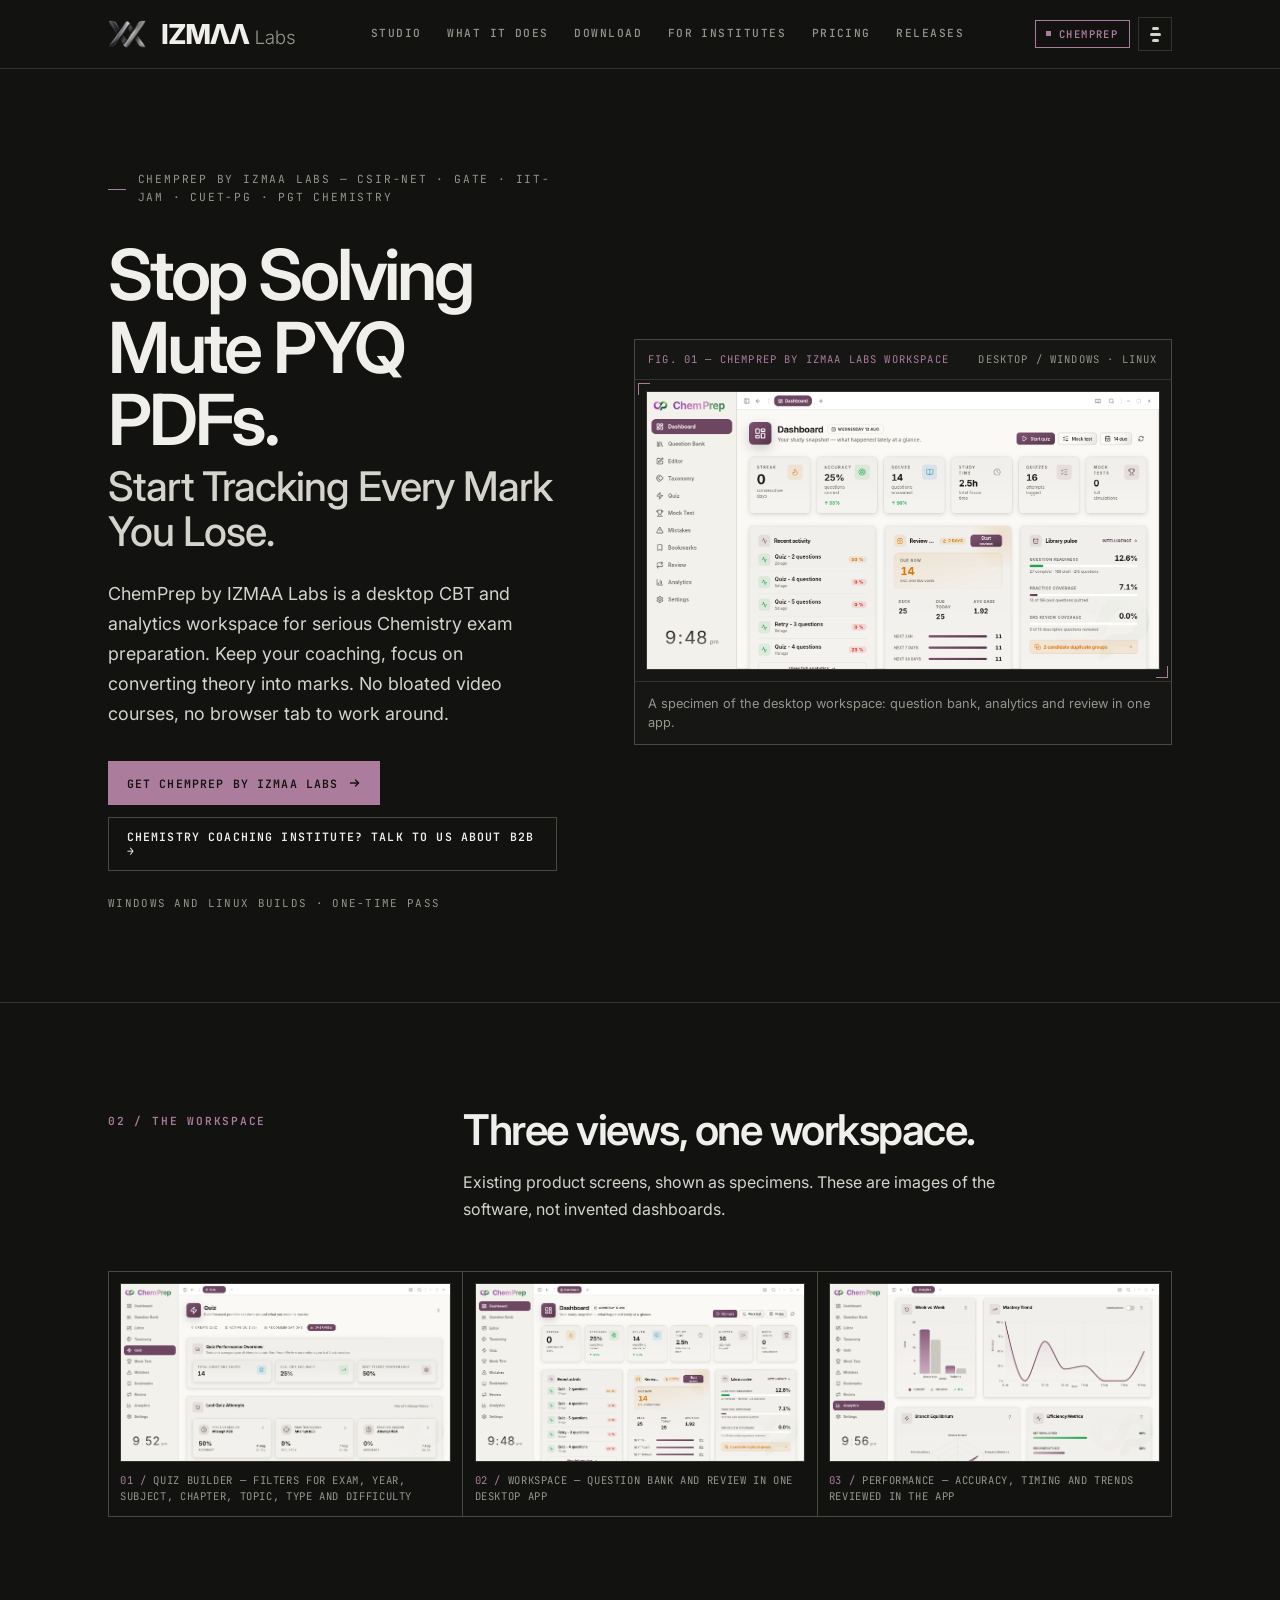
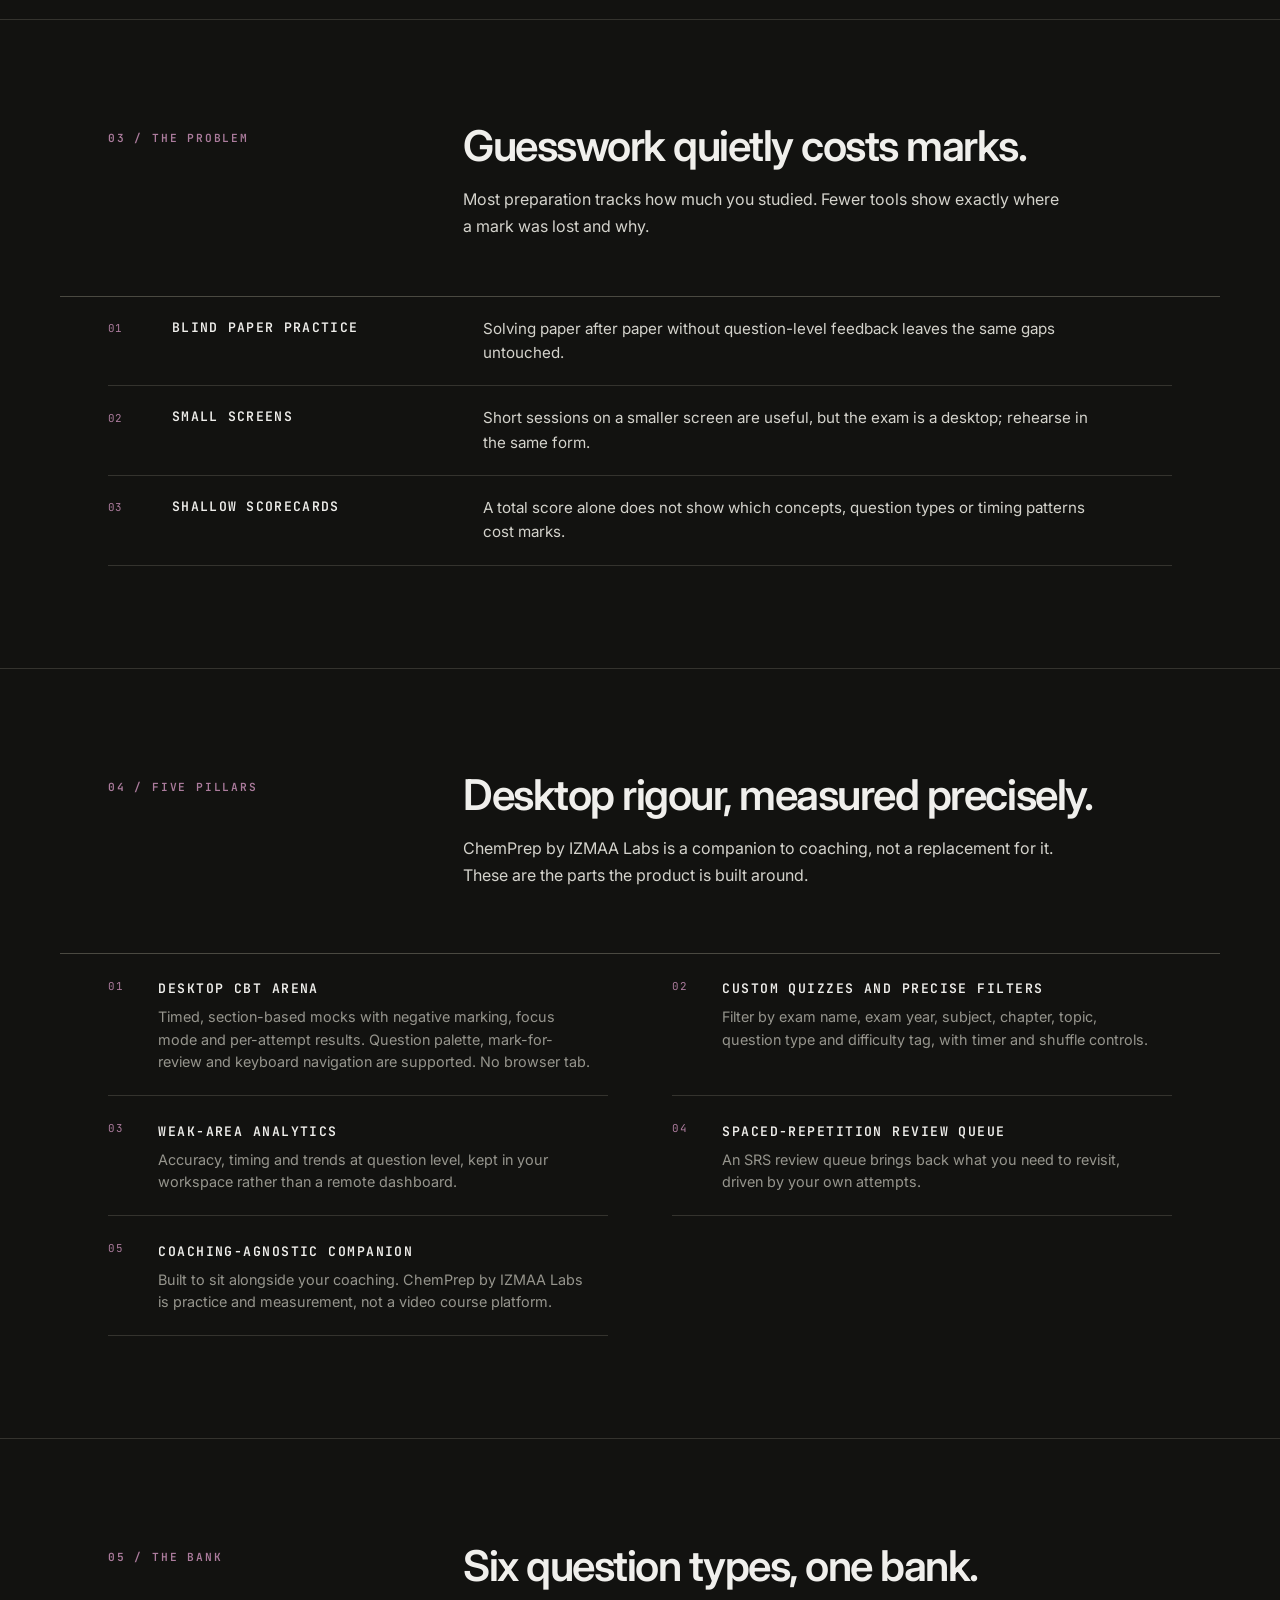
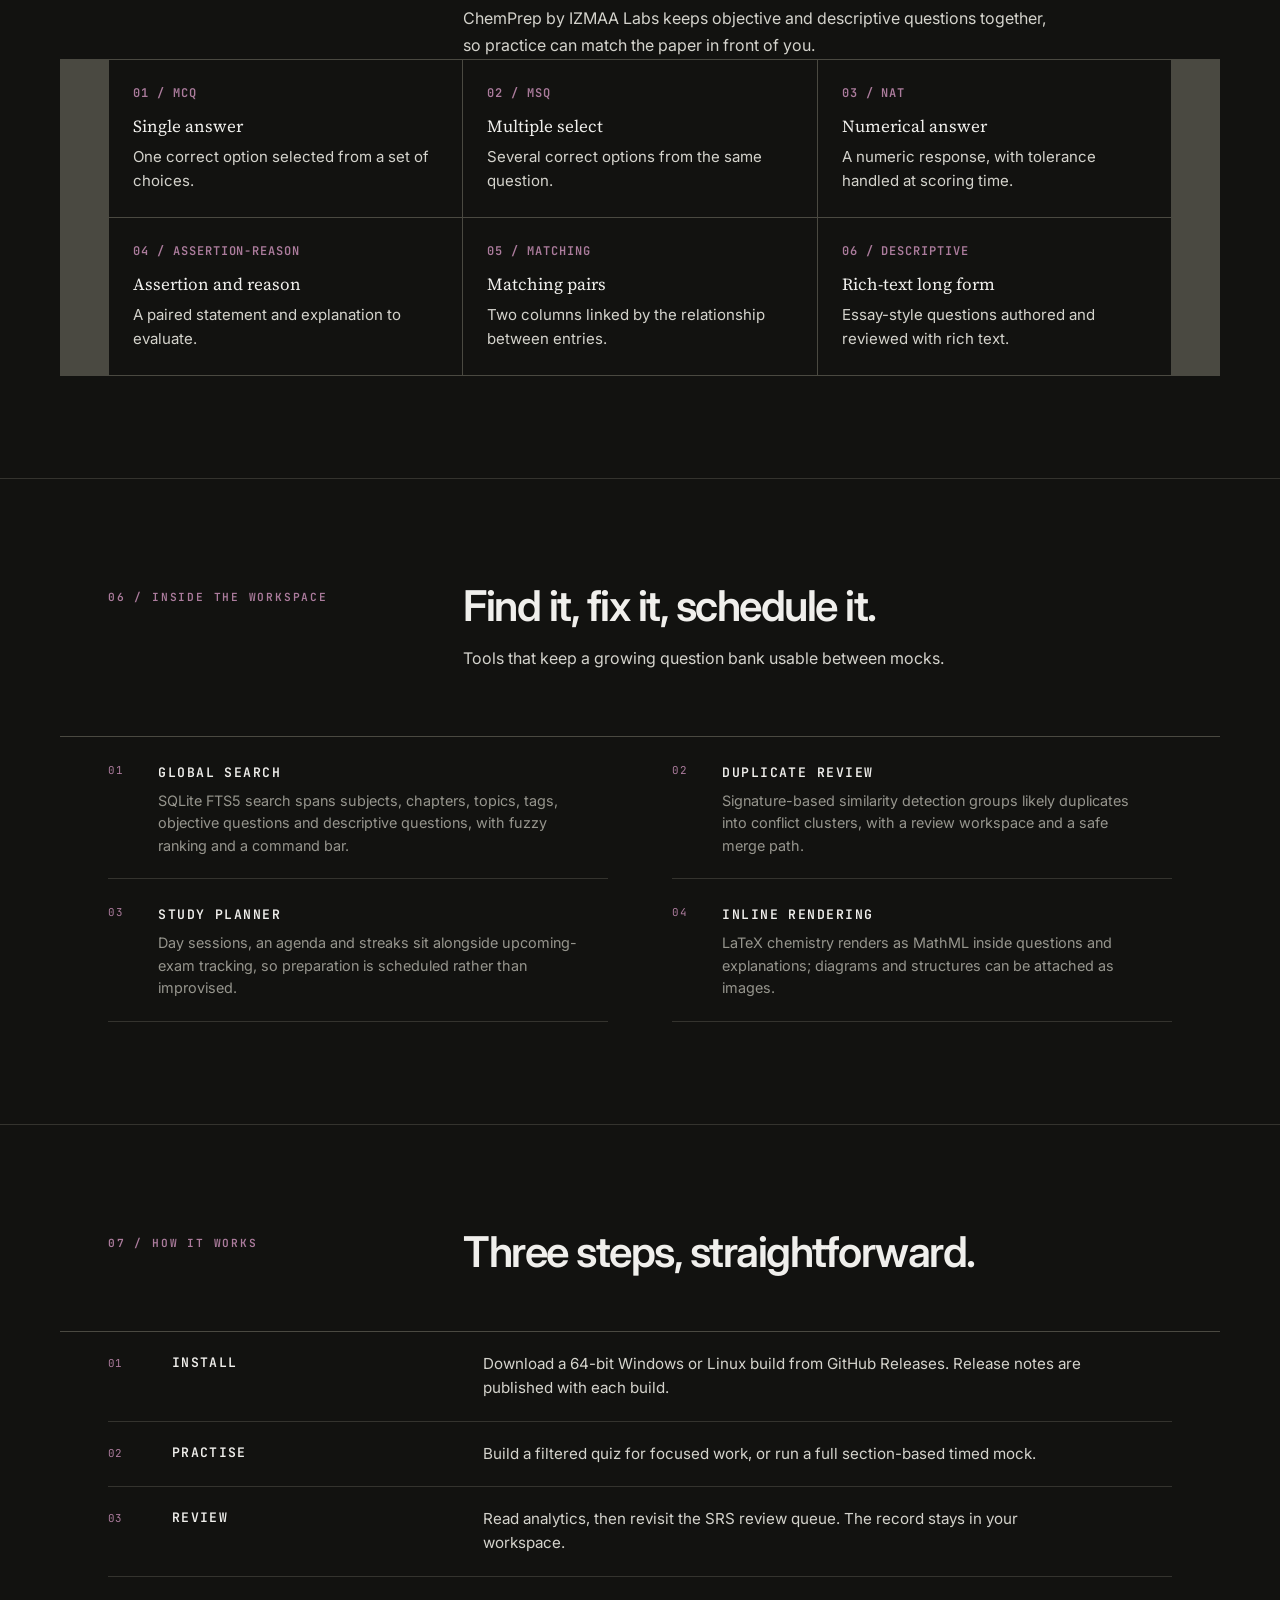
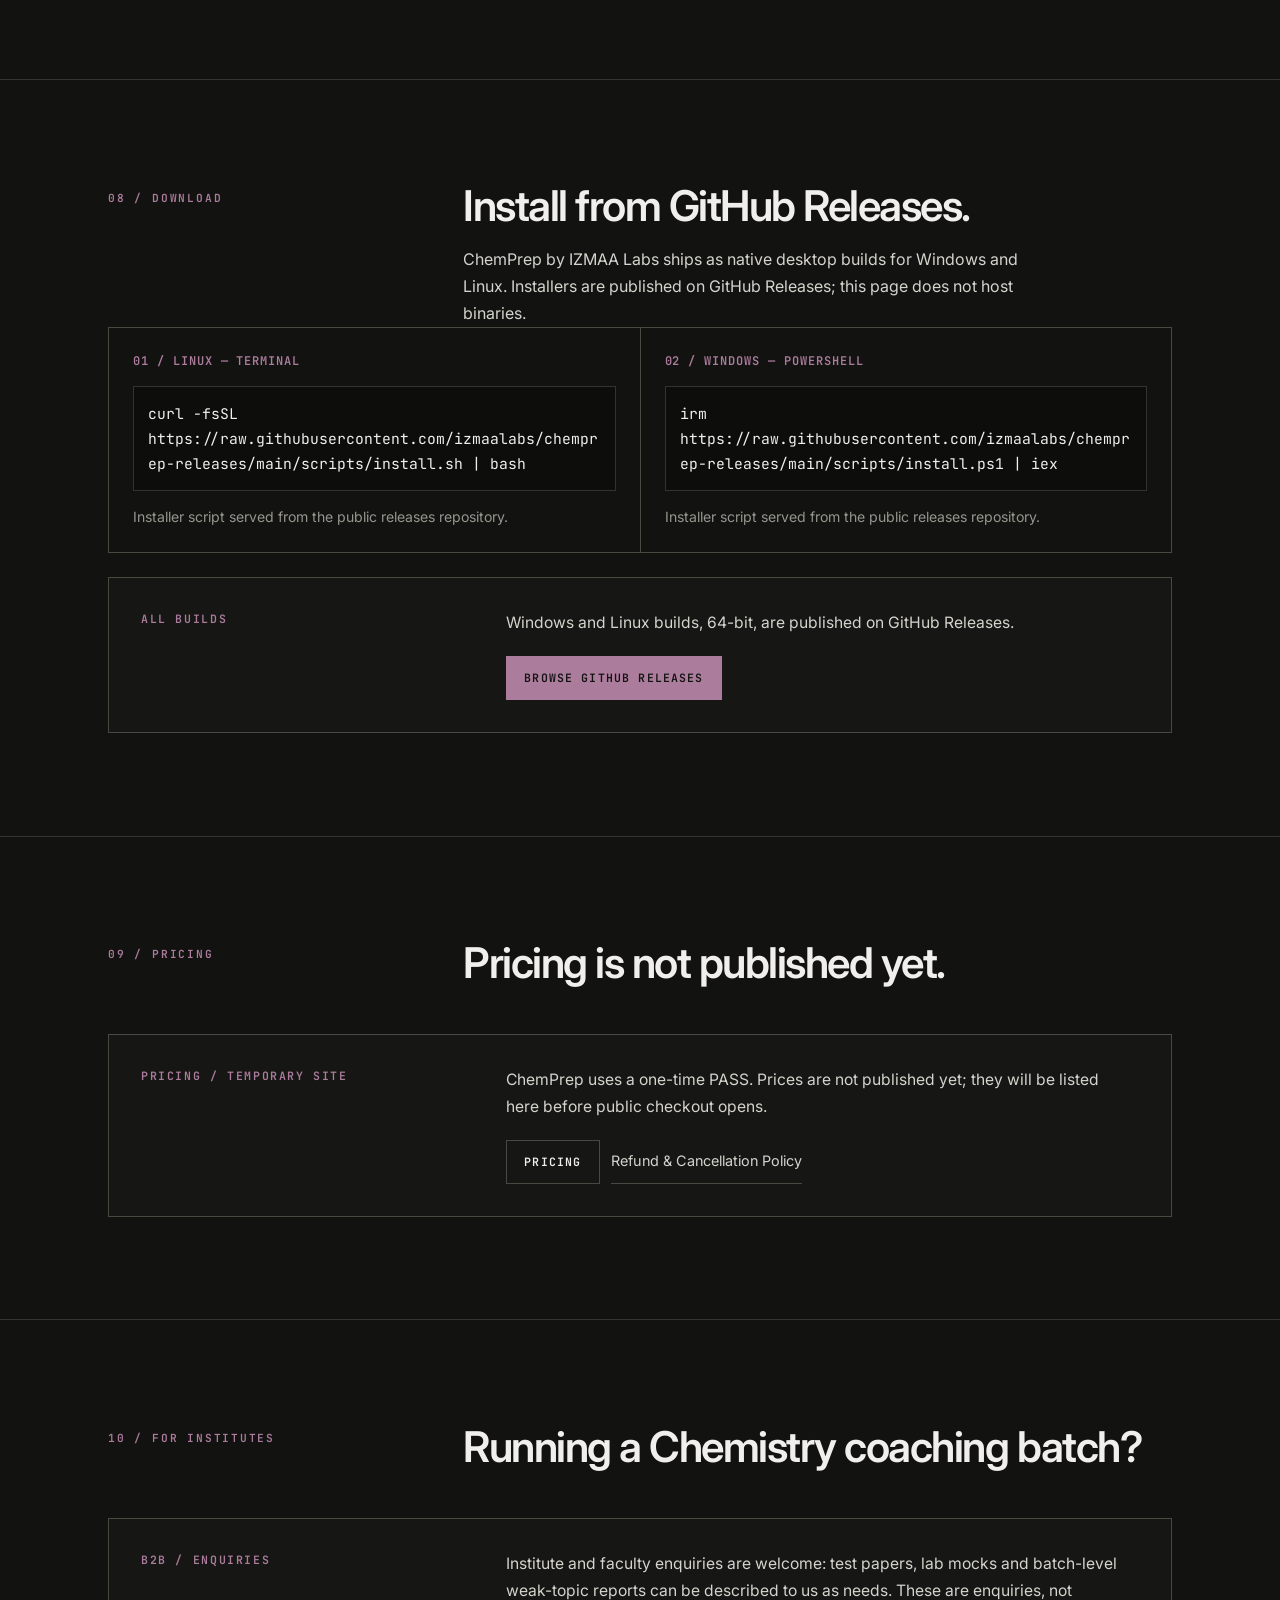
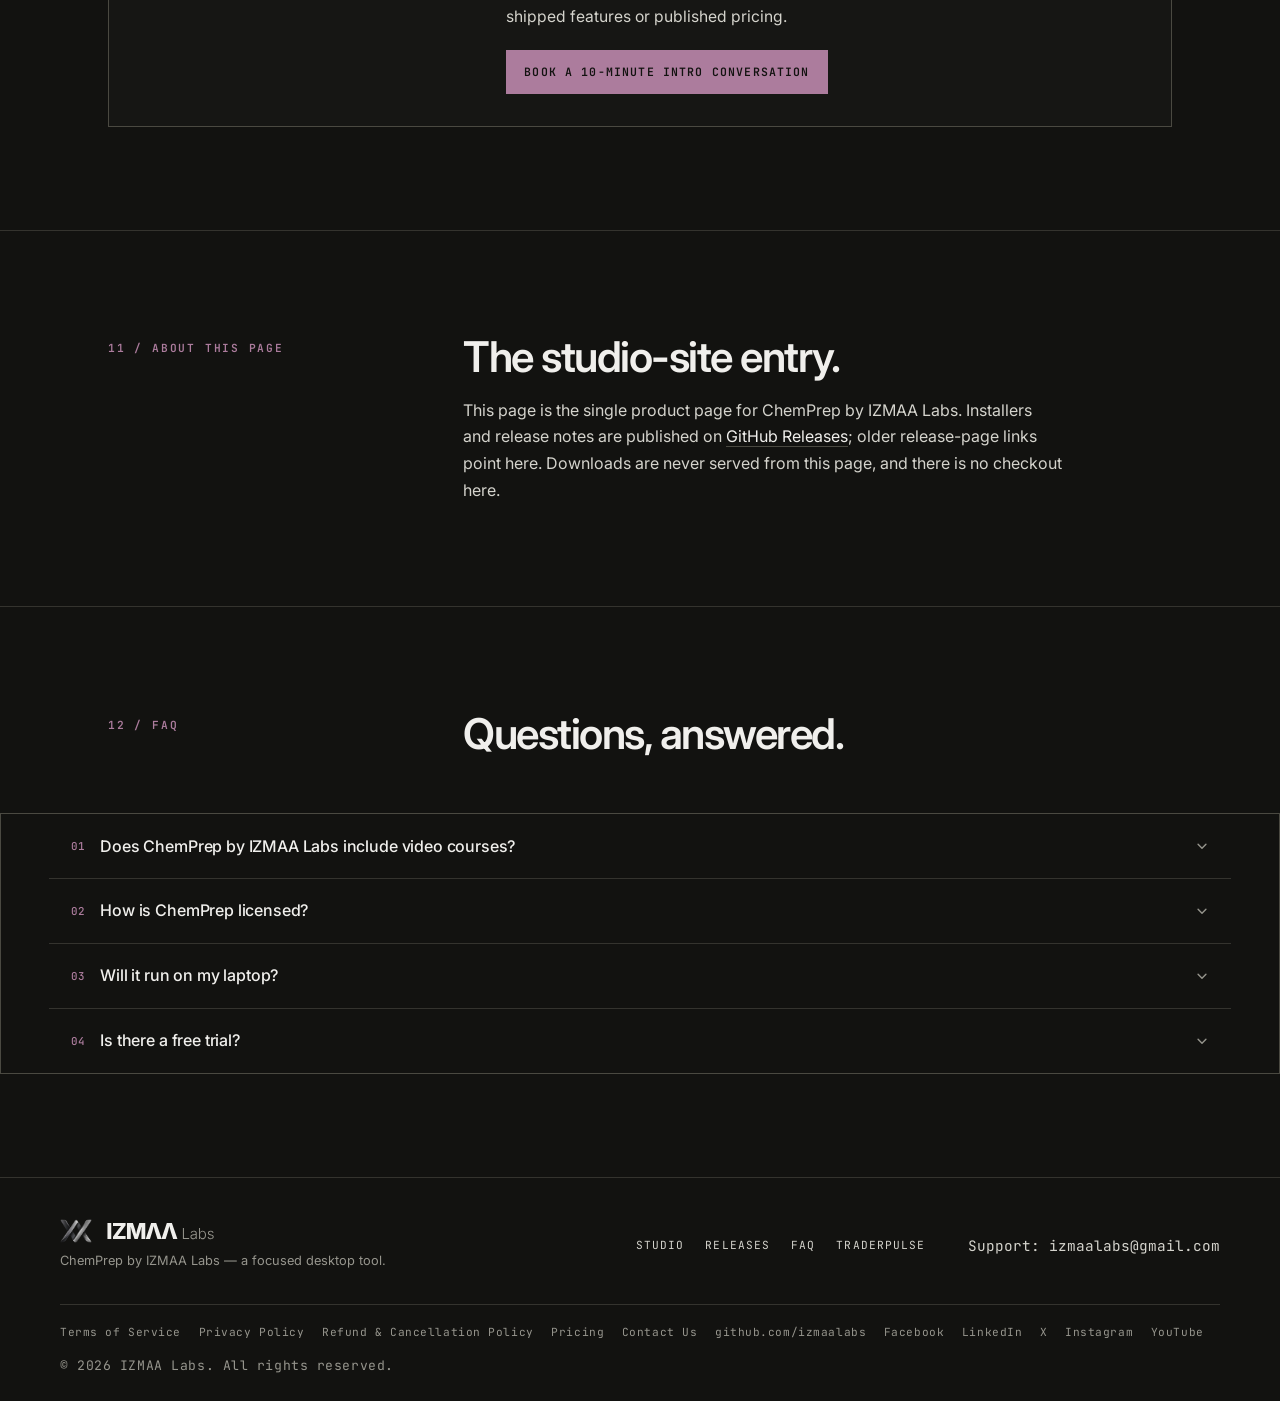
==== commit ad10977f: "Clean up positioning and split pricing/contact pages Remove stale no-account, no-cloud, no-telemetry" ====
--- a/chemprep/index.html
+++ b/chemprep/index.html
@@ -3,23 +3,23 @@
   <head>
     <meta charset="utf-8" />
     <meta name="viewport" content="width=device-width, initial-scale=1" />
-    <title>ChemPrep by IZMAA Labs — Offline Desktop CBT for CSIR-NET, GATE, IIT-JAM, CUET-PG &amp; PGT Chemistry</title>
+    <title>ChemPrep by IZMAA Labs — Desktop CBT for CSIR-NET, GATE, IIT-JAM, CUET-PG &amp; PGT Chemistry</title>
     <meta
       name="description"
-      content="ChemPrep by IZMAA Labs is an offline desktop CBT and analytics workspace for CSIR-NET, GATE, IIT-JAM, CUET-PG and PGT Chemistry exam preparation."
+      content="ChemPrep by IZMAA Labs is a desktop CBT and analytics workspace for CSIR-NET, GATE, IIT-JAM, CUET-PG and PGT Chemistry exam preparation, licensed with a one-time PASS."
     />
     <meta name="theme-color" content="#121210" />
     <link rel="canonical" href="https://izmaalabs.github.io/chemprep/" />
     <meta property="og:type" content="website" />
     <meta property="og:url" content="https://izmaalabs.github.io/chemprep/" />
     <meta property="og:site_name" content="IZMAA Labs" />
-    <meta property="og:title" content="ChemPrep by IZMAA Labs — Offline Desktop CBT for CSIR-NET, GATE, IIT-JAM, CUET-PG &amp; PGT Chemistry" />
-    <meta property="og:description" content="An offline-first desktop CBT and analytics workspace for serious Chemistry exam preparation. No account, no cloud, no telemetry." />
+    <meta property="og:title" content="ChemPrep by IZMAA Labs — Desktop CBT for CSIR-NET, GATE, IIT-JAM, CUET-PG &amp; PGT Chemistry" />
+    <meta property="og:description" content="A desktop CBT and analytics workspace for serious Chemistry exam preparation, licensed with a one-time PASS." />
     <meta property="og:image" content="https://izmaalabs.github.io/assets/DashboardPage.png" />
     <meta name="twitter:card" content="summary_large_image" />
     <meta name="twitter:site" content="@izmaalabs" />
-    <meta name="twitter:title" content="ChemPrep by IZMAA Labs — Offline Desktop CBT for CSIR-NET, GATE, IIT-JAM, CUET-PG &amp; PGT Chemistry" />
-    <meta name="twitter:description" content="An offline-first desktop CBT and analytics workspace for serious Chemistry exam preparation. No account, no cloud, no telemetry." />
+    <meta name="twitter:title" content="ChemPrep by IZMAA Labs — Desktop CBT for CSIR-NET, GATE, IIT-JAM, CUET-PG &amp; PGT Chemistry" />
+    <meta name="twitter:description" content="A desktop CBT and analytics workspace for serious Chemistry exam preparation, licensed with a one-time PASS." />
     <meta name="twitter:image" content="https://izmaalabs.github.io/assets/DashboardPage.png" />
     <script type="application/ld+json">
       {
@@ -39,7 +39,7 @@
             "name": "ChemPrep by IZMAA Labs",
             "applicationCategory": "EducationApplication",
             "operatingSystem": "Windows, Linux",
-            "description": "An offline-first desktop CBT and analytics workspace for serious Chemistry exam preparation.",
+            "description": "A desktop CBT and analytics workspace for serious Chemistry exam preparation, licensed with a one-time PASS.",
             "url": "https://izmaalabs.github.io/chemprep/",
             "downloadUrl": "https://github.com/izmaalabs/chemprep-releases",
             "publisher": { "@type": "Organization", "name": "IZMAA Labs", "url": "https://izmaalabs.github.io/" }
@@ -57,10 +57,10 @@
               },
               {
                 "@type": "Question",
-                "name": "Does it need an internet connection?",
+                "name": "How is ChemPrep licensed?",
                 "acceptedAnswer": {
                   "@type": "Answer",
-                  "text": "Practice is offline-first: no account, no cloud, no telemetry and no tracking SDKs. Installers are published on GitHub Releases; the app does not need a connection for practice."
+                  "text": "ChemPrep uses a one-time PASS. Prices and checkout details will be published here before purchase opens."
                 }
               },
               {
@@ -76,7 +76,7 @@
                 "name": "Is there a free trial?",
                 "acceptedAnswer": {
                   "@type": "Answer",
-                  "text": "This site does not collect payment and no prices are published yet. See GitHub Releases for available builds; this page does not promise a free tier."
+                  "text": "ChemPrep uses a one-time PASS. No free trial is promised and no prices are published yet; checkout details will appear here before purchase opens."
                 }
               }
             ]
@@ -84,7 +84,7 @@
         ]
       }
     </script>
-    <link rel="icon" href="/assets/favicon.png" />
+    <link rel="icon" href="../assets/favicon.png" />
     <link rel="preconnect" href="https://fonts.googleapis.com" />
     <link rel="preconnect" href="https://fonts.gstatic.com" crossorigin />
     <link
@@ -101,29 +101,30 @@
         } catch (e) {}
       })();
     </script>
-    <link rel="stylesheet" href="/styles.css" />
-    <script defer src="/app.js"></script>
+    <link rel="stylesheet" href="../styles.css" />
+    <script defer src="../app.js"></script>
   </head>
   <body class="instrument" data-accent="chemprep">
     <a class="skip-link" href="#main">Skip to content</a>
 
     <header class="site-header" id="site-header">
       <div class="site-header__inner">
-        <a class="site-logo" href="/" aria-label="IZMAA Labs home">
-          <img class="site-logo__glyph" src="/assets/izmaalabs-logo.png" alt="" aria-hidden="true" width="46" height="34" />
-          <img class="site-logo__mark site-logo__mark--word" src="/assets/izmaalabs-wordmark-dark.svg" data-wordmark="true" alt="IZMAA Labs" width="130" height="43" />
+        <a class="site-logo" href="../index.html" aria-label="IZMAA Labs home">
+          <img class="site-logo__glyph" src="../assets/izmaalabs-logo.png" alt="" aria-hidden="true" width="46" height="34" />
+          <img class="site-logo__mark site-logo__mark--word" src="../assets/izmaalabs-wordmark-dark.svg" data-wordmark="true" alt="IZMAA Labs" width="130" height="43" />
         </a>
         <nav class="site-nav" aria-label="Primary">
           <ul>
-            <li><a href="/">Studio</a></li>
+            <li><a href="../index.html">Studio</a></li>
             <li><a href="#pillars">What it does</a></li>
             <li><a href="#download">Download</a></li>
             <li><a href="#b2b">For institutes</a></li>
+            <li><a href="../pricing/index.html">Pricing</a></li>
             <li><a href="https://github.com/izmaalabs/chemprep-releases" target="_blank" rel="noopener">Releases</a></li>
           </ul>
         </nav>
         <div class="site-header__actions">
-          <a class="inst-tag" href="/chemprep/">ChemPrep</a>
+          <a class="inst-tag" href="../chemprep/index.html">ChemPrep</a>
           <button id="theme-toggle" class="icon-button" type="button" aria-label="Toggle color theme"></button>
           <button id="menu-toggle" class="icon-button menu-toggle" type="button" aria-label="Open menu" aria-expanded="false" aria-controls="mobile-menu">
             <span class="menu-toggle__icon" aria-hidden="true"></span>
@@ -143,34 +144,34 @@
               <span>Start Tracking Every Mark You Lose.</span>
             </h1>
             <p class="inst-lead">
-              ChemPrep by IZMAA Labs is an offline-first desktop CBT and
-              analytics workspace for serious Chemistry exam preparation. Keep
+              ChemPrep by IZMAA Labs is a desktop CBT and analytics workspace
+              for serious Chemistry exam preparation. Keep
               your coaching, focus on converting theory into marks. No bloated
               video courses, no browser tab to work around.
             </p>
             <div class="inst-actions">
-              <a class="inst-btn inst-btn--primary" href="/chemprep/#download">
+              <a class="inst-btn inst-btn--primary" href="../chemprep/index.html#download">
                 Get ChemPrep by IZMAA Labs
                 <svg viewBox="0 0 12 12" width="12" height="12" fill="none" stroke="currentColor" stroke-width="1.4" stroke-linecap="round" stroke-linejoin="round" aria-hidden="true">
                   <path d="M1.5 6h8" />
                   <path d="M6.5 3 9.5 6 6.5 9" />
                 </svg>
               </a>
-              <a class="inst-btn" href="/pricing-contact/#b2b">
+              <a class="inst-btn" href="../contact/index.html#b2b">
                 Chemistry coaching institute? Talk to us about B2B →
               </a>
             </div>
-            <p class="inst-hero__fine">Windows and Linux builds · no account · works offline</p>
+            <p class="inst-hero__fine">Windows and Linux builds · one-time PASS</p>
           </div>
 
           <figure class="inst-specimen reveal">
             <div class="inst-specimen__bar">
               <span>Fig. 01 — ChemPrep by IZMAA Labs workspace</span>
-              <span>DESKTOP / LOCAL</span>
+              <span>DESKTOP / WINDOWS · LINUX</span>
             </div>
             <div class="inst-specimen__media">
               <img
-                src="/assets/DashboardPage.png"
+                src="../assets/DashboardPage.png"
                 alt="ChemPrep by IZMAA Labs dashboard with a question bank, analytics and review tools"
                 width="1366"
                 height="737"
@@ -178,7 +179,7 @@
             </div>
             <figcaption>
               A specimen of the desktop workspace: question bank, analytics and
-              review in one local app.
+              review in one app.
             </figcaption>
           </figure>
         </div>
@@ -198,16 +199,16 @@
           </div>
           <div class="inst-strip reveal">
             <figure class="inst-strip__item">
-              <img src="/assets/QuizPage.png" alt="ChemPrep by IZMAA Labs quiz screen with custom quiz controls" width="1366" height="737" />
+              <img src="../assets/QuizPage.png" alt="ChemPrep by IZMAA Labs quiz screen with custom quiz controls" width="1366" height="737" />
               <figcaption><span class="inst-strip__id">01 /</span> Quiz builder — filters for exam, year, subject, chapter, topic, type and difficulty</figcaption>
             </figure>
             <figure class="inst-strip__item">
-              <img src="/assets/DashboardPage.png" alt="ChemPrep by IZMAA Labs dashboard with question bank and review surface" width="1366" height="737" />
-              <figcaption><span class="inst-strip__id">02 /</span> Workspace — question bank and review in one local desktop app</figcaption>
+              <img src="../assets/DashboardPage.png" alt="ChemPrep by IZMAA Labs dashboard with question bank and review surface" width="1366" height="737" />
+              <figcaption><span class="inst-strip__id">02 /</span> Workspace — question bank and review in one desktop app</figcaption>
             </figure>
             <figure class="inst-strip__item">
-              <img src="/assets/PerformanceTab.png" alt="ChemPrep by IZMAA Labs performance view showing accuracy and timing analytics" width="1366" height="737" />
-              <figcaption><span class="inst-strip__id">03 /</span> Performance — accuracy, timing and trends reviewed locally</figcaption>
+              <img src="../assets/PerformanceTab.png" alt="ChemPrep by IZMAA Labs performance view showing accuracy and timing analytics" width="1366" height="737" />
+              <figcaption><span class="inst-strip__id">03 /</span> Performance — accuracy, timing and trends reviewed in the app</figcaption>
             </figure>
           </div>
         </div>
@@ -247,7 +248,7 @@
         <div class="inst-container inst-section__head">
           <div><span class="inst-section__label">04 / Five pillars</span></div>
           <div>
-            <h2 class="inst-section__title" id="pillars-title">Desktop rigour, measured locally.</h2>
+            <h2 class="inst-section__title" id="pillars-title">Desktop rigour, measured precisely.</h2>
             <p class="inst-section__note">
               ChemPrep by IZMAA Labs is a companion to coaching, not a
               replacement for it. These are the parts the product is built
@@ -385,14 +386,14 @@
         <div class="inst-container inst-section__head">
           <div><span class="inst-section__label">07 / How it works</span></div>
           <div>
-            <h2 class="inst-section__title" id="how-title">Three steps, all local.</h2>
+            <h2 class="inst-section__title" id="how-title">Three steps, straightforward.</h2>
           </div>
         </div>
         <div class="inst-container inst-rows reveal">
           <div class="inst-row">
             <span class="inst-row__id">01</span>
             <span class="inst-row__title">Install</span>
-            <p class="inst-row__text">Download a 64-bit Windows or Linux build from GitHub Releases. No account is required.</p>
+            <p class="inst-row__text">Download a 64-bit Windows or Linux build from GitHub Releases. Release notes are published with each build.</p>
           </div>
           <div class="inst-row">
             <span class="inst-row__id">02</span>
@@ -453,10 +454,10 @@
           <div class="inst-band reveal">
             <p class="inst-band__title">Pricing / Temporary site</p>
             <div class="inst-band__body">
-              <p>Pricing is not published on this temporary site yet. Prices will be listed here before public checkout opens.</p>
+              <p>ChemPrep uses a one-time PASS. Prices are not published yet; they will be listed here before public checkout opens.</p>
               <div class="inst-band__actions">
-                <a class="inst-btn" href="/pricing-contact/">Pricing &amp; Contact Us</a>
-                <a class="inst-text-link" href="/refund-cancellation-policy/">Refund &amp; Cancellation Policy</a>
+                <a class="inst-btn" href="../pricing/index.html">Pricing</a>
+                <a class="inst-text-link" href="../refund-cancellation-policy/index.html">Refund &amp; Cancellation Policy</a>
               </div>
             </div>
           </div>
@@ -479,7 +480,7 @@
                 pricing.
               </p>
               <div class="inst-band__actions">
-                <a class="inst-btn inst-btn--primary" href="/pricing-contact/#b2b">
+                <a class="inst-btn inst-btn--primary" href="../contact/index.html#b2b">
                   Book a 10-minute intro conversation
                 </a>
               </div>
@@ -525,14 +526,14 @@
           </div>
           <div class="faq__item">
             <h3 class="faq__q">
-              <button class="faq__toggle" type="button" aria-expanded="false" aria-controls="faq-a-internet">
-                <span class="inst-faq__q"><span class="inst-faq__id">02</span><span>Does it need an internet connection?</span></span>
+              <button class="faq__toggle" type="button" aria-expanded="false" aria-controls="faq-a-license">
+                <span class="inst-faq__q"><span class="inst-faq__id">02</span><span>How is ChemPrep licensed?</span></span>
                 <svg class="faq__chevron" viewBox="0 0 16 16" width="16" height="16" fill="none" stroke="currentColor" stroke-width="1.6" stroke-linecap="round" stroke-linejoin="round" aria-hidden="true"><path d="m3.5 6 4.5 4.5L12.5 6" /></svg>
               </button>
             </h3>
-            <div class="faq__a" id="faq-a-internet">
+            <div class="faq__a" id="faq-a-license">
               <div class="faq__a-inner">
-                <p>Practice is offline-first: no account, no cloud, no telemetry and no tracking SDKs. Installers are published on GitHub Releases; the app does not need a connection for practice.</p>
+                <p>ChemPrep uses a one-time PASS. Prices and checkout details will be published here before purchase opens.</p>
               </div>
             </div>
           </div>
@@ -558,7 +559,7 @@
             </h3>
             <div class="faq__a" id="faq-a-trial">
               <div class="faq__a-inner">
-                <p>This site does not collect payment and no prices are published yet. See GitHub Releases for available builds; this page does not promise a free tier.</p>
+                <p>ChemPrep uses a one-time PASS. No free trial is promised and no prices are published yet; checkout details will appear here before purchase opens.</p>
               </div>
             </div>
           </div>
@@ -569,28 +570,29 @@
     <footer class="site-footer">
       <div class="site-footer__inner">
         <div class="site-footer__brand">
-          <a class="site-logo" href="/" aria-label="IZMAA Labs home">
-            <img class="site-logo__glyph site-logo__glyph--footer" src="/assets/izmaalabs-logo.png" alt="" aria-hidden="true" width="34" height="26" />
-            <img class="site-logo__mark site-logo__mark--word" src="/assets/izmaalabs-wordmark-dark.svg" data-wordmark="true" alt="IZMAA Labs" width="78" height="26" />
+          <a class="site-logo" href="../index.html" aria-label="IZMAA Labs home">
+            <img class="site-logo__glyph site-logo__glyph--footer" src="../assets/izmaalabs-logo.png" alt="" aria-hidden="true" width="34" height="26" />
+            <img class="site-logo__mark site-logo__mark--word" src="../assets/izmaalabs-wordmark-dark.svg" data-wordmark="true" alt="IZMAA Labs" width="78" height="26" />
           </a>
           <span class="site-footer__studio">ChemPrep by IZMAA Labs — a focused desktop tool.</span>
         </div>
         <nav class="site-footer__nav" aria-label="Footer">
           <ul>
-            <li><a href="/">Studio</a></li>
+            <li><a href="../index.html">Studio</a></li>
             <li><a href="https://github.com/izmaalabs/chemprep-releases" target="_blank" rel="noopener">Releases</a></li>
             <li><a href="#faq">FAQ</a></li>
-            <li><a href="/traderpulse/">TraderPulse</a></li>
+            <li><a href="../traderpulse/index.html">TraderPulse</a></li>
           </ul>
         </nav>
         <a class="site-footer__mail" href="mailto:izmaalabs@gmail.com">Support: izmaalabs@gmail.com</a>
       </div>
       <div class="site-footer__base">
         <div class="inst-footer-links">
-          <a href="/terms-of-service/">Terms of Service</a>
-          <a href="/privacy-policy/">Privacy Policy</a>
-          <a href="/refund-cancellation-policy/">Refund &amp; Cancellation Policy</a>
-          <a href="/pricing-contact/">Pricing &amp; Contact Us</a>
+          <a href="../terms-of-service/index.html">Terms of Service</a>
+          <a href="../privacy-policy/index.html">Privacy Policy</a>
+          <a href="../refund-cancellation-policy/index.html">Refund &amp; Cancellation Policy</a>
+          <a href="../pricing/index.html">Pricing</a>
+          <a href="../contact/index.html">Contact Us</a>
           <a href="https://github.com/izmaalabs" target="_blank" rel="noopener">github.com/izmaalabs</a>
           <a href="https://www.facebook.com/izmaalabs" target="_blank" rel="noopener">Facebook</a>
           <a href="https://www.linkedin.com/company/izmaalabs/" target="_blank" rel="noopener">LinkedIn</a>
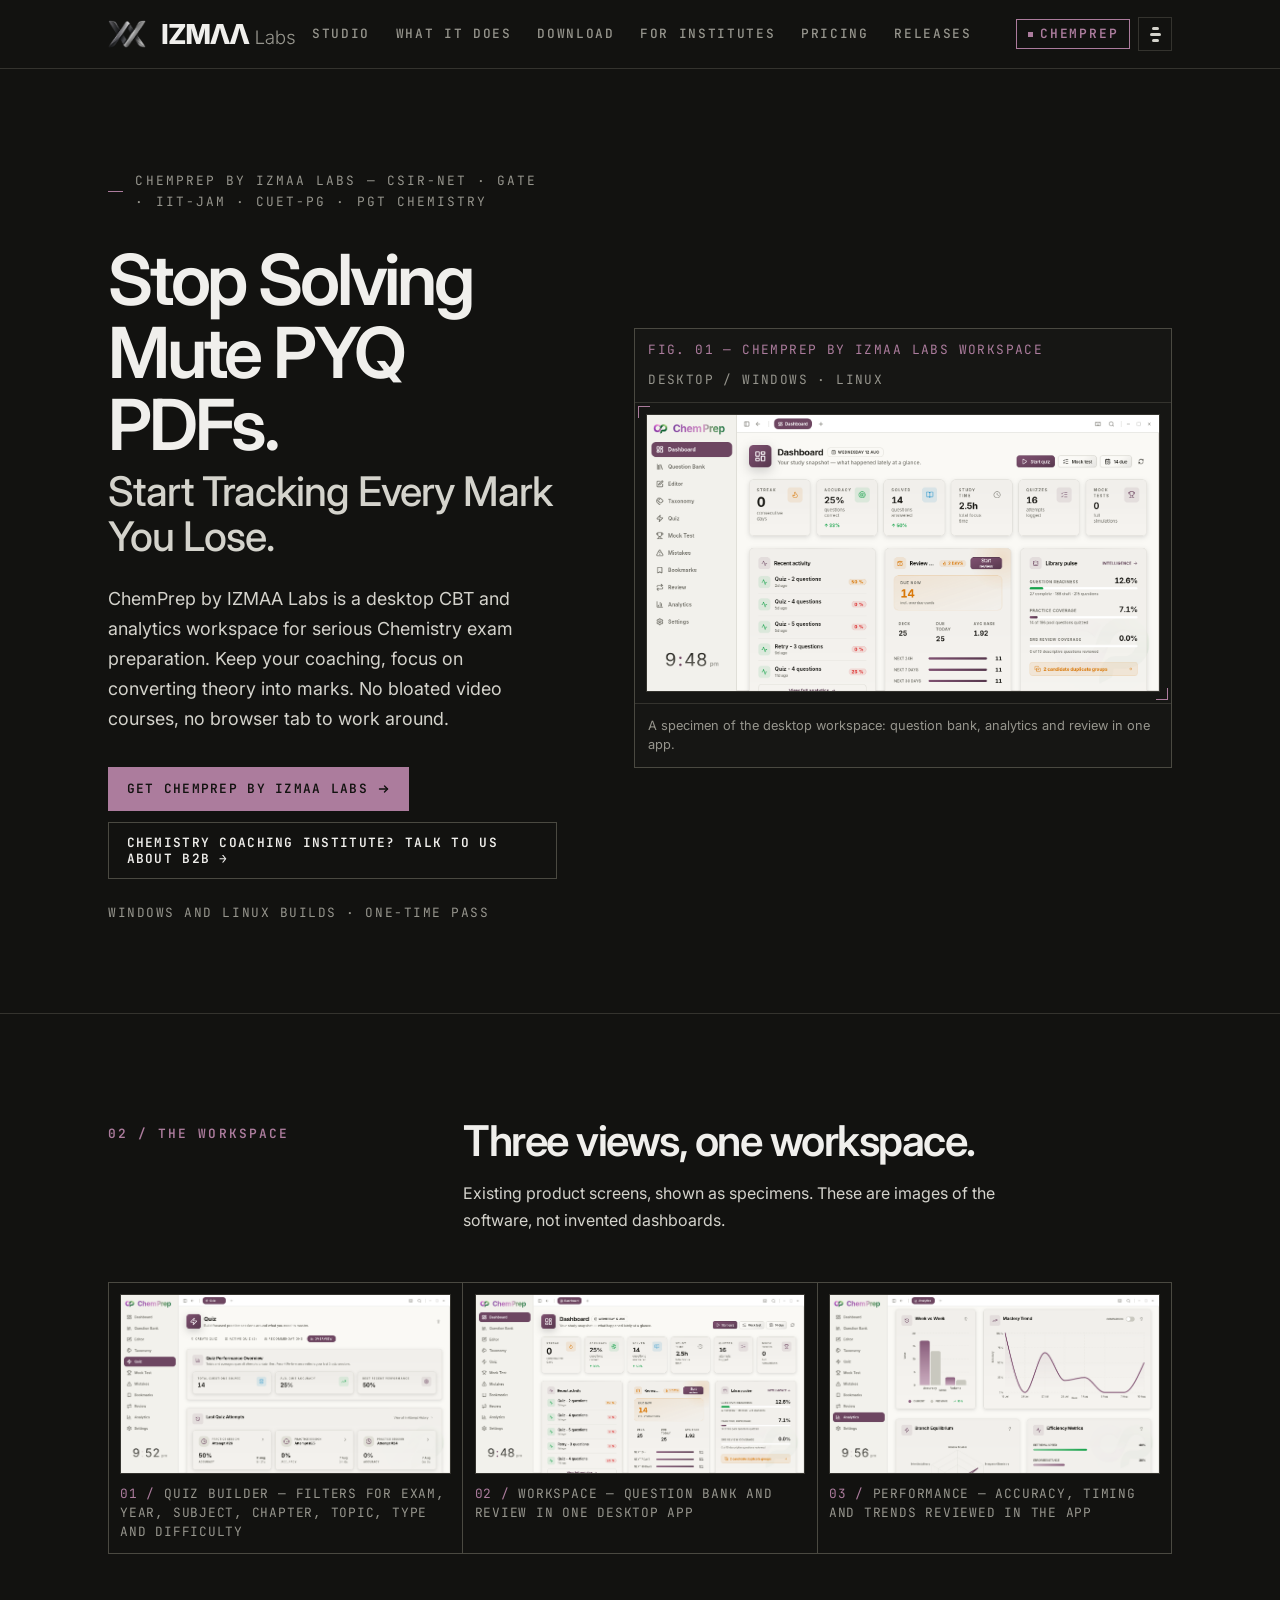
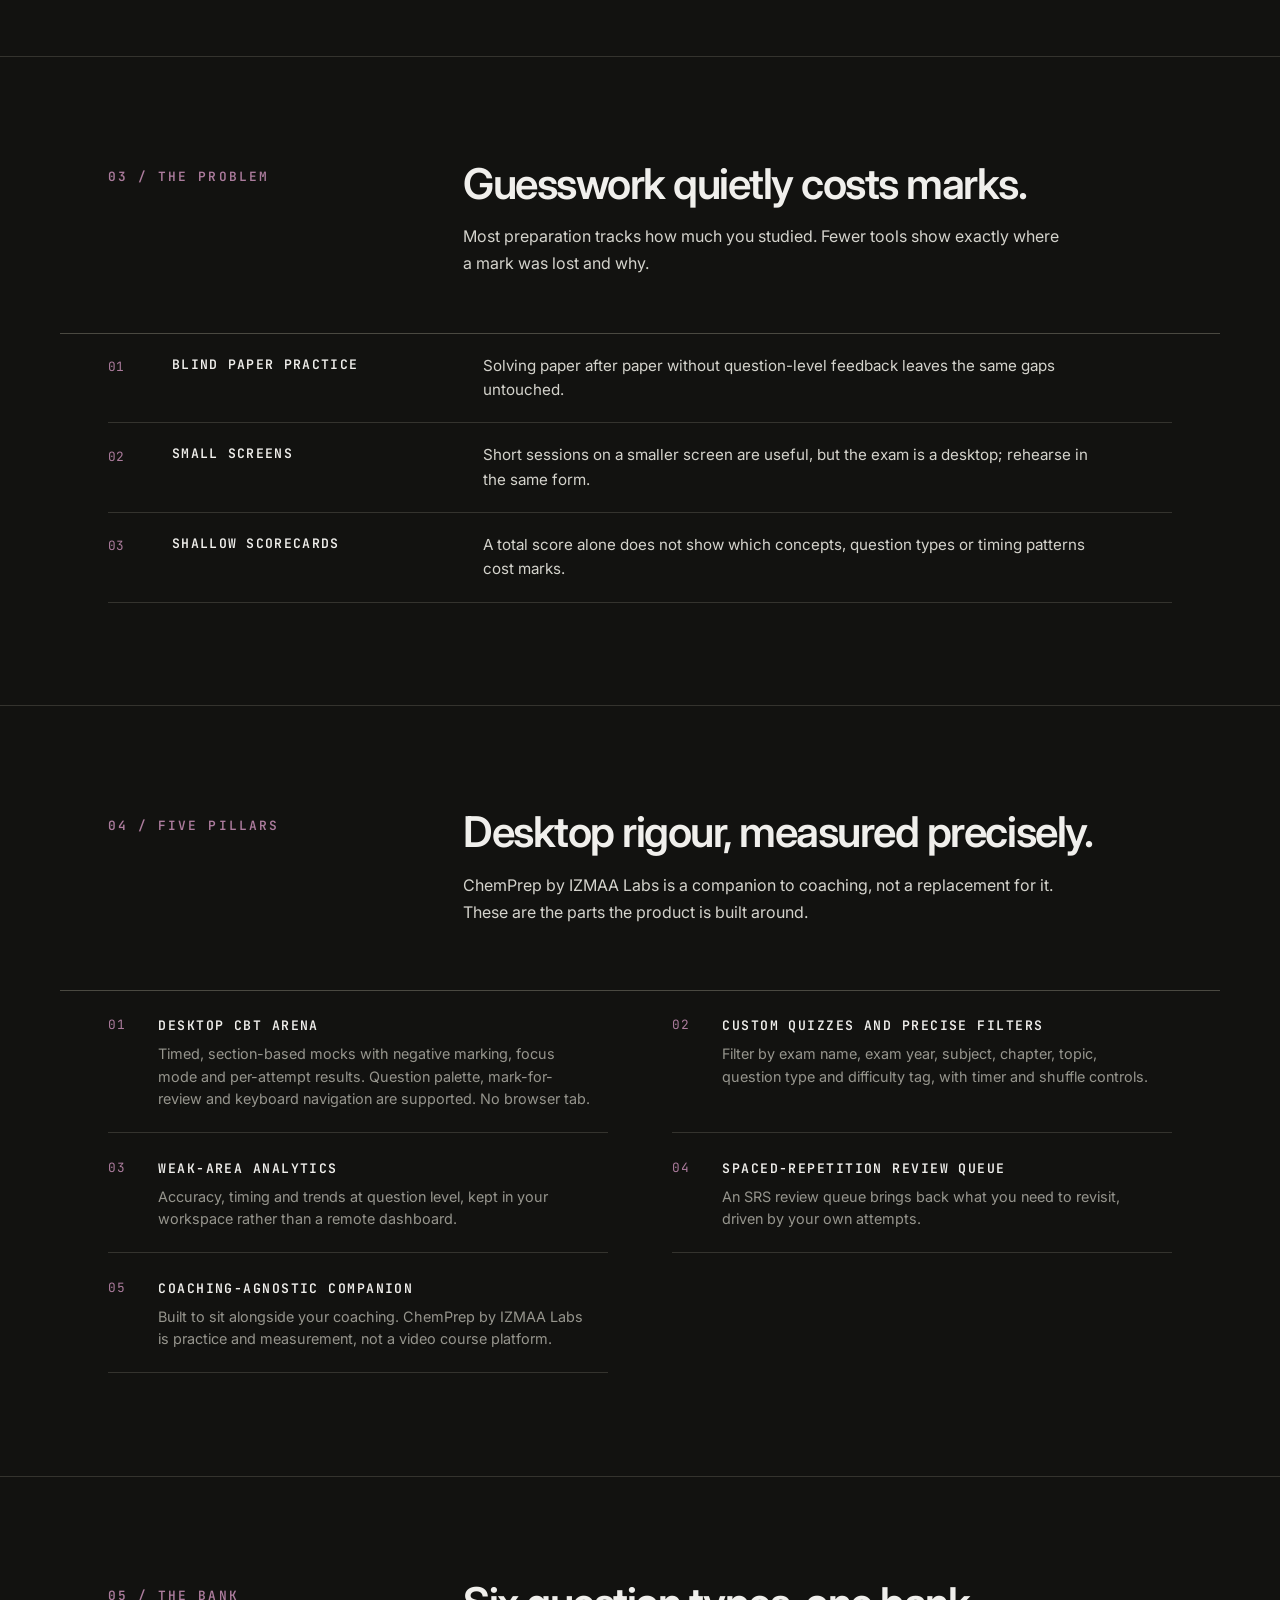
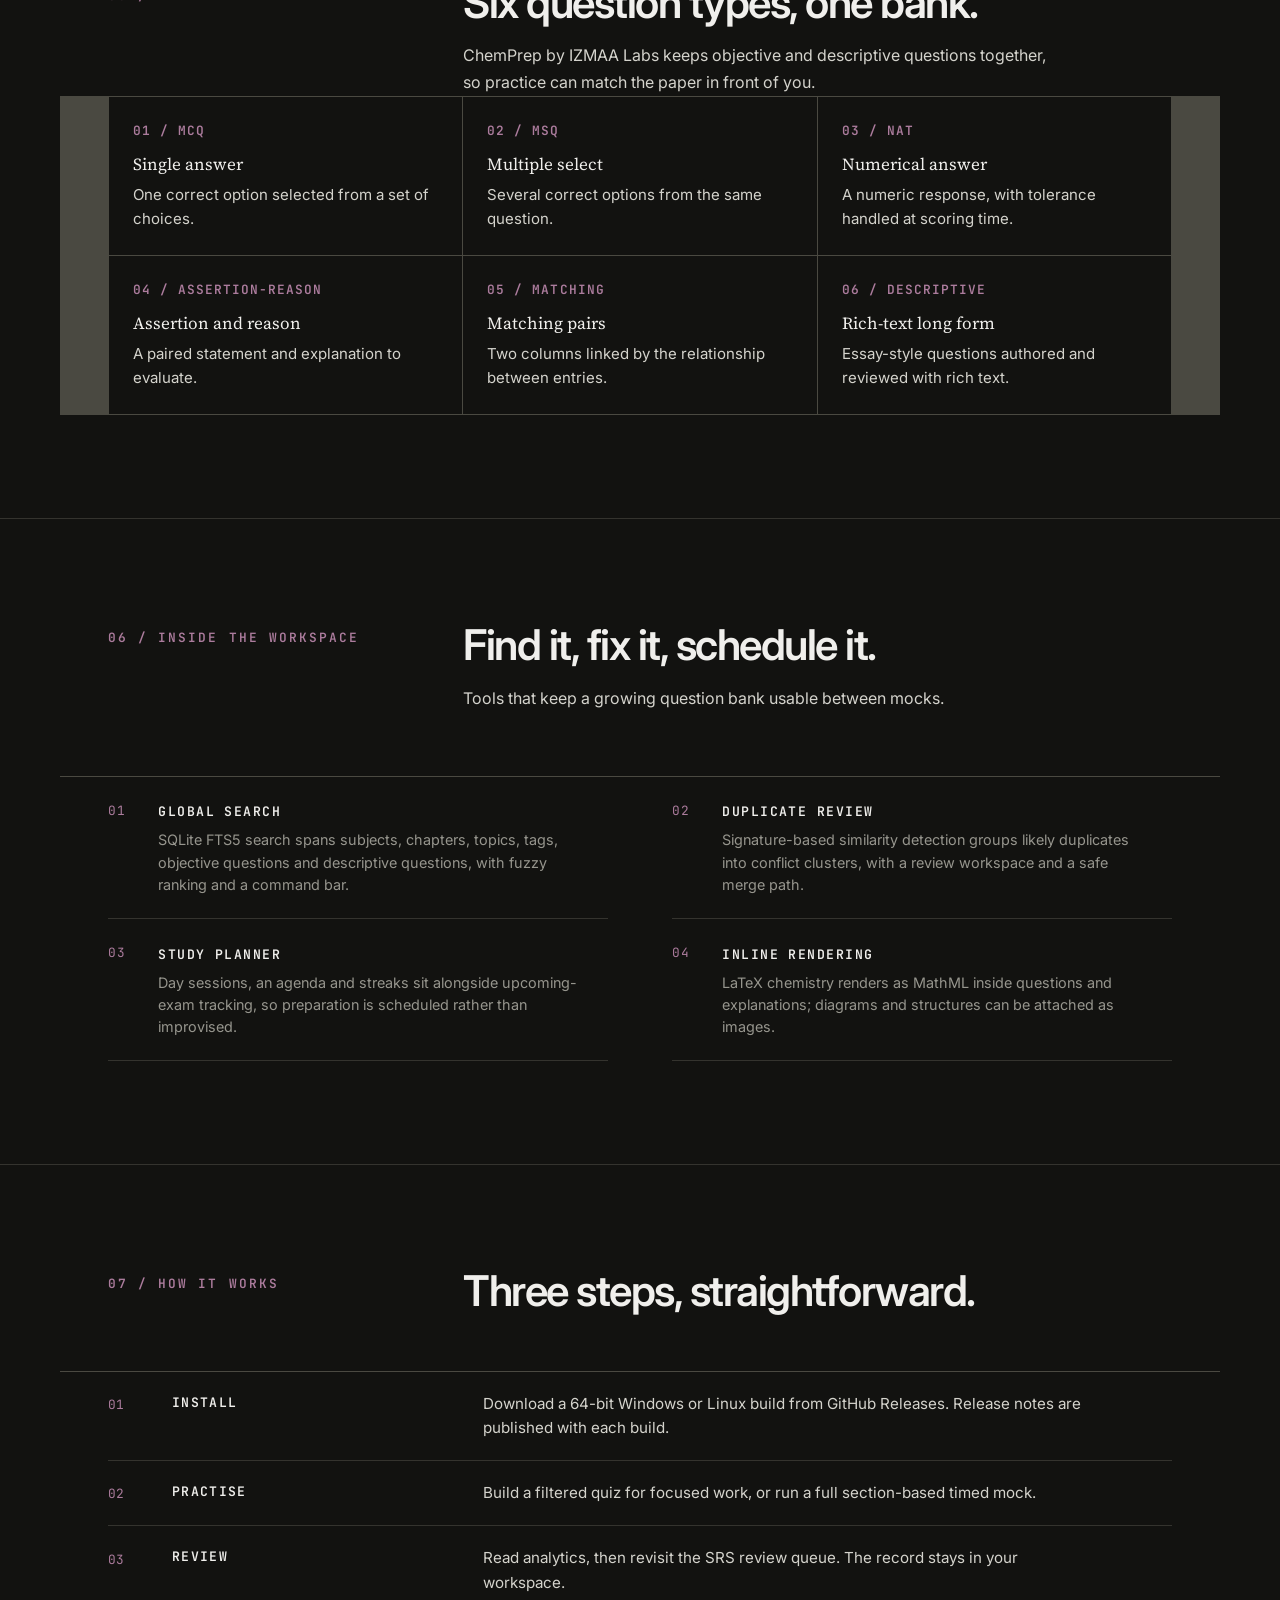
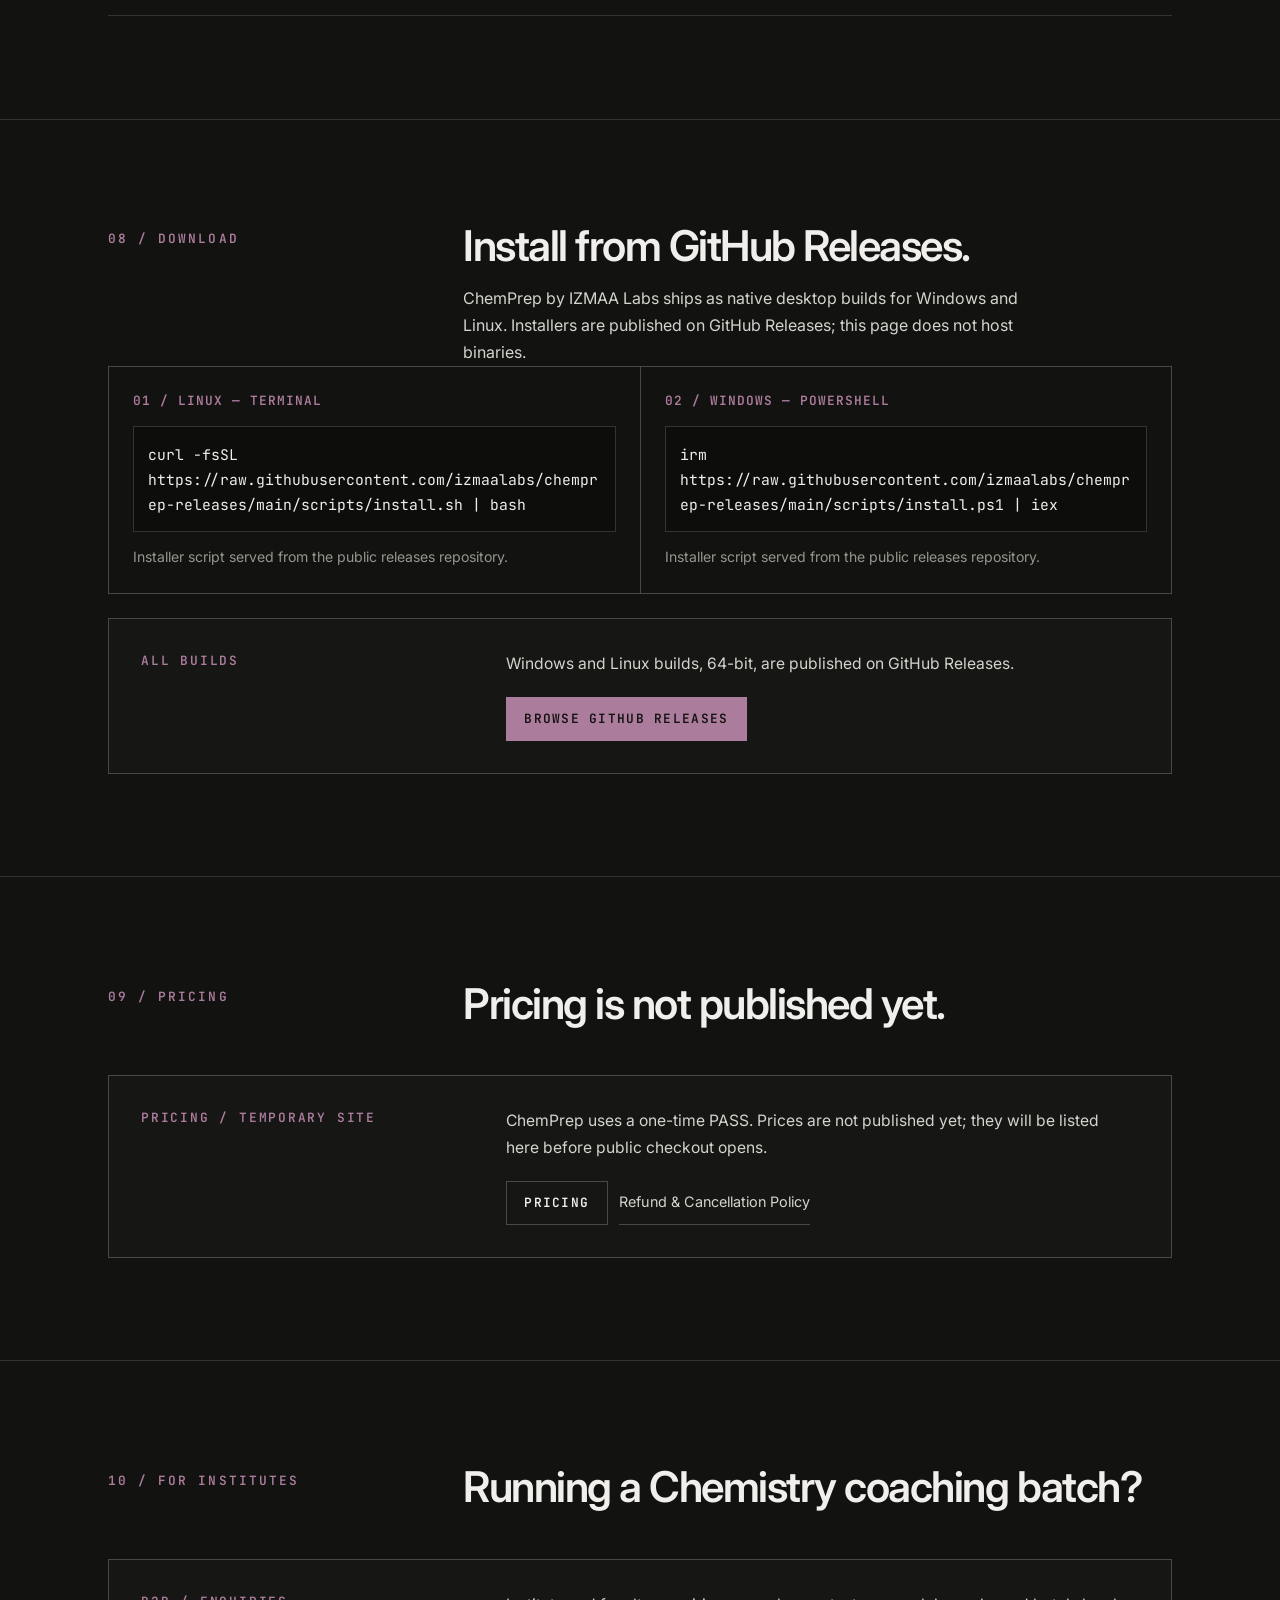
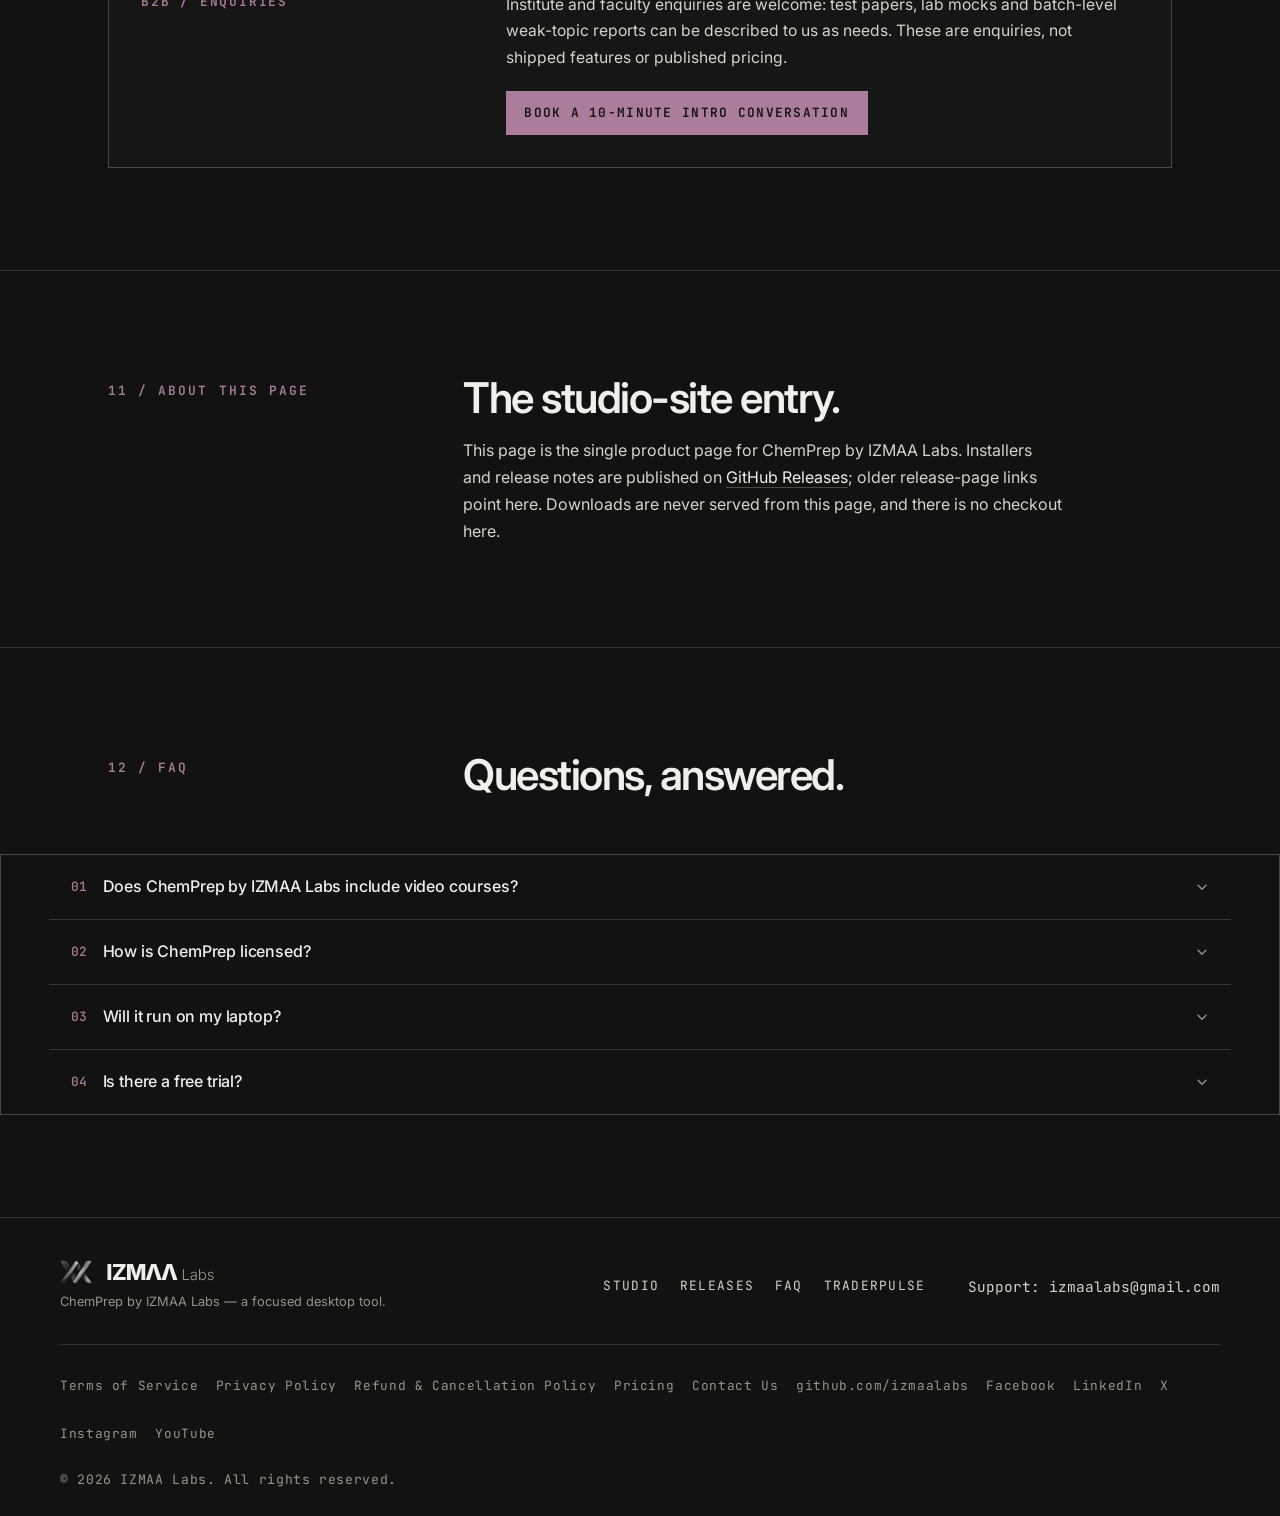
==== commit 28441b4b: "Fix accessibility, scrollspy, typography and image loading Hide collapsed FAQ panels from assistive " ====
--- a/chemprep/index.html
+++ b/chemprep/index.html
@@ -110,8 +110,8 @@
     <header class="site-header" id="site-header">
       <div class="site-header__inner">
         <a class="site-logo" href="../index.html" aria-label="IZMAA Labs home">
-          <img class="site-logo__glyph" src="../assets/izmaalabs-logo.png" alt="" aria-hidden="true" width="46" height="34" />
-          <img class="site-logo__mark site-logo__mark--word" src="../assets/izmaalabs-wordmark-dark.svg" data-wordmark="true" alt="IZMAA Labs" width="130" height="43" />
+          <img class="site-logo__glyph" src="../assets/izmaalabs-logo.png" alt="" aria-hidden="true" width="46" height="34" loading="eager" decoding="async" />
+          <img class="site-logo__mark site-logo__mark--word" src="../assets/izmaalabs-wordmark-dark.svg" data-wordmark="true" alt="IZMAA Labs" width="130" height="43" loading="eager" decoding="async" />
         </a>
         <nav class="site-nav" aria-label="Primary">
           <ul>
@@ -174,8 +174,7 @@
                 src="../assets/DashboardPage.png"
                 alt="ChemPrep by IZMAA Labs dashboard with a question bank, analytics and review tools"
                 width="1366"
-                height="737"
-              />
+                height="737" loading="eager" fetchpriority="high" decoding="async" />
             </div>
             <figcaption>
               A specimen of the desktop workspace: question bank, analytics and
@@ -199,15 +198,15 @@
           </div>
           <div class="inst-strip reveal">
             <figure class="inst-strip__item">
-              <img src="../assets/QuizPage.png" alt="ChemPrep by IZMAA Labs quiz screen with custom quiz controls" width="1366" height="737" />
+              <img src="../assets/QuizPage.png" alt="ChemPrep by IZMAA Labs quiz screen with custom quiz controls" width="1366" height="737" loading="lazy" decoding="async" />
               <figcaption><span class="inst-strip__id">01 /</span> Quiz builder — filters for exam, year, subject, chapter, topic, type and difficulty</figcaption>
             </figure>
             <figure class="inst-strip__item">
-              <img src="../assets/DashboardPage.png" alt="ChemPrep by IZMAA Labs dashboard with question bank and review surface" width="1366" height="737" />
+              <img src="../assets/DashboardPage.png" alt="ChemPrep by IZMAA Labs dashboard with question bank and review surface" width="1366" height="737" loading="lazy" decoding="async" />
               <figcaption><span class="inst-strip__id">02 /</span> Workspace — question bank and review in one desktop app</figcaption>
             </figure>
             <figure class="inst-strip__item">
-              <img src="../assets/PerformanceTab.png" alt="ChemPrep by IZMAA Labs performance view showing accuracy and timing analytics" width="1366" height="737" />
+              <img src="../assets/PerformanceTab.png" alt="ChemPrep by IZMAA Labs performance view showing accuracy and timing analytics" width="1366" height="737" loading="lazy" decoding="async" />
               <figcaption><span class="inst-strip__id">03 /</span> Performance — accuracy, timing and trends reviewed in the app</figcaption>
             </figure>
           </div>
@@ -571,8 +570,8 @@
       <div class="site-footer__inner">
         <div class="site-footer__brand">
           <a class="site-logo" href="../index.html" aria-label="IZMAA Labs home">
-            <img class="site-logo__glyph site-logo__glyph--footer" src="../assets/izmaalabs-logo.png" alt="" aria-hidden="true" width="34" height="26" />
-            <img class="site-logo__mark site-logo__mark--word" src="../assets/izmaalabs-wordmark-dark.svg" data-wordmark="true" alt="IZMAA Labs" width="78" height="26" />
+            <img class="site-logo__glyph site-logo__glyph--footer" src="../assets/izmaalabs-logo.png" alt="" aria-hidden="true" width="34" height="26" loading="lazy" decoding="async" />
+            <img class="site-logo__mark site-logo__mark--word" src="../assets/izmaalabs-wordmark-dark.svg" data-wordmark="true" alt="IZMAA Labs" width="78" height="26" loading="lazy" decoding="async" />
           </a>
           <span class="site-footer__studio">ChemPrep by IZMAA Labs — a focused desktop tool.</span>
         </div>
--- a/styles.css
+++ b/styles.css
@@ -205,7 +205,7 @@
 }
 
 .eyebrow {
-  font-size: 0.78rem;
+  font-size: 0.8rem;
   font-weight: 700;
   letter-spacing: 0.16em;
   text-transform: uppercase;
@@ -282,7 +282,7 @@
 .site-logo__v {
   margin-left: 2px;
   font-family: var(--font-mono);
-  font-size: 0.6rem;
+  font-size: 0.8rem;
   font-weight: 600;
   letter-spacing: 0;
   color: var(--mauve-400);
@@ -745,7 +745,7 @@
 .app-frame__ref {
   margin-left: auto;
   font-family: var(--font-mono);
-  font-size: 0.72rem;
+  font-size: 0.8rem;
   color: #96958d;
 }
 
@@ -944,7 +944,7 @@
 }
 
 .shot__label {
-  font-size: 0.78rem;
+  font-size: 0.8rem;
   font-weight: 600;
   letter-spacing: 0.01em;
   color: var(--text-secondary);
@@ -1085,7 +1085,7 @@
   padding: 0.22rem 0.6rem;
   border-radius: 6px;
   font-family: var(--font-mono);
-  font-size: 0.72rem;
+  font-size: 0.8rem;
   font-weight: 600;
   letter-spacing: 0.04em;
   border: 1px solid color-mix(in srgb, var(--mauve-500) 40%, transparent);
@@ -1168,7 +1168,7 @@
 }
 
 .term__meta {
-  font-size: 0.72rem;
+  font-size: 0.8rem;
   color: var(--text-muted);
 }
 
@@ -1177,7 +1177,7 @@
   border-radius: 8px;
   border: 1px solid var(--border);
   background: var(--surface);
-  font-size: 0.78rem;
+  font-size: 0.8rem;
   font-weight: 600;
   color: var(--text-secondary);
   transition: background-color 0.2s, color 0.2s, border-color 0.2s;
@@ -1257,12 +1257,24 @@
 
 .faq__a {
   display: grid;
+  grid-template-rows: 1fr;
+}
+
+/* Hide collapsed panels from assistive tech without losing the grid animation. */
+.js .faq__a {
   grid-template-rows: 0fr;
-  transition: grid-template-rows 0.32s var(--ease);
-}
-
-.faq__item.is-open .faq__a {
+  visibility: hidden;
+  transition:
+    grid-template-rows 0.32s var(--ease),
+    visibility 0s linear 0.32s;
+}
+
+.js .faq__item.is-open .faq__a {
   grid-template-rows: 1fr;
+  visibility: visible;
+  transition:
+    grid-template-rows 0.32s var(--ease),
+    visibility 0s;
 }
 
 .faq__a-inner {
@@ -1436,7 +1448,7 @@
   border-radius: 999px;
   border: 1px solid var(--border);
   background: color-mix(in srgb, var(--mauve-500) 14%, transparent);
-  font-size: 0.78rem;
+  font-size: 0.8rem;
   font-weight: 600;
   color: var(--text-secondary);
   transition: border-color 0.2s, color 0.2s;
@@ -1449,7 +1461,7 @@
 
 .header-pill__v {
   font-family: var(--font-mono);
-  font-size: 0.66rem;
+  font-size: 0.8rem;
   font-weight: 600;
   color: var(--mauve-300);
 }
@@ -1533,7 +1545,7 @@
 }
 
 .craft__fine {
-  font-size: 0.74rem;
+  font-size: 0.8rem;
   color: var(--text-muted);
 }
 
@@ -1571,7 +1583,7 @@
 }
 
 .contact-band__social-label {
-  font-size: 0.74rem;
+  font-size: 0.8rem;
   letter-spacing: 0.1em;
   color: var(--text-muted);
 }
@@ -1709,7 +1721,7 @@
 }
 
 .product-card__tag {
-  font-size: 0.78rem;
+  font-size: 0.8rem;
   color: var(--text-muted);
 }
 
@@ -1721,7 +1733,7 @@
   background: color-mix(in srgb, var(--forest-500) 12%, transparent);
   color: var(--forest-400);
   font-family: var(--font-mono);
-  font-size: 0.62rem;
+  font-size: 0.8rem;
   font-weight: 600;
   letter-spacing: 0.08em;
   text-transform: uppercase;
@@ -1781,7 +1793,7 @@
 }
 
 .product-card__fine {
-  font-size: 0.72rem;
+  font-size: 0.8rem;
   color: var(--text-muted);
 }
 
@@ -1939,7 +1951,7 @@
   background: transparent;
   color: var(--text-muted);
   font-family: var(--font-mono);
-  font-size: 0.7rem;
+  font-size: 0.8rem;
   font-weight: 500;
   letter-spacing: 0.13em;
   text-transform: uppercase;
@@ -1997,7 +2009,7 @@
   border: 1px solid var(--accent);
   border-radius: 0;
   color: var(--accent);
-  font-size: 0.66rem;
+  font-size: 0.8rem;
   font-weight: 600;
   letter-spacing: 0.14em;
   line-height: 1.2;
@@ -2043,7 +2055,7 @@
   padding: 0.95rem 0.15rem;
   color: var(--text-secondary);
   font-family: var(--font-mono);
-  font-size: 0.74rem;
+  font-size: 0.8rem;
   letter-spacing: 0.12em;
   text-transform: uppercase;
 }
@@ -2087,7 +2099,7 @@
   gap: 0.75rem;
   margin-bottom: 2rem;
   color: var(--text-muted);
-  font-size: 0.7rem;
+  font-size: 0.8rem;
   letter-spacing: 0.16em;
   text-transform: uppercase;
 }
@@ -2147,7 +2159,7 @@
   border: 1px solid var(--inst-line-strong);
   border-radius: 0;
   color: var(--text-primary);
-  font-size: 0.72rem;
+  font-size: 0.8rem;
   font-weight: 600;
   letter-spacing: 0.1em;
   line-height: 1.2;
@@ -2183,7 +2195,7 @@
 .inst-hero__fine {
   margin-top: 1.5rem;
   color: var(--text-muted);
-  font-size: 0.68rem;
+  font-size: 0.8rem;
   letter-spacing: 0.12em;
   text-transform: uppercase;
 }
@@ -2222,7 +2234,7 @@
   border-bottom: 1px solid var(--inst-line);
   color: var(--text-muted);
   font-family: var(--font-mono);
-  font-size: 0.66rem;
+  font-size: 0.8rem;
   letter-spacing: 0.11em;
   text-transform: uppercase;
 }
@@ -2298,13 +2310,13 @@
 
 .inst-spec__id {
   color: var(--accent);
-  font-size: 0.65rem;
+  font-size: 0.8rem;
   letter-spacing: 0.06em;
 }
 
 .inst-spec__label {
   color: var(--text-secondary);
-  font-size: 0.75rem;
+  font-size: 0.8rem;
   letter-spacing: 0.12em;
   text-transform: uppercase;
 }
@@ -2330,7 +2342,7 @@
   display: inline-block;
   padding-top: 0.45rem;
   color: var(--accent);
-  font-size: 0.7rem;
+  font-size: 0.8rem;
   font-weight: 600;
   letter-spacing: 0.16em;
   text-transform: uppercase;
@@ -2393,7 +2405,7 @@
 .inst-principle__id {
   padding-top: 0.18rem;
   color: var(--accent);
-  font-size: 0.68rem;
+  font-size: 0.8rem;
   letter-spacing: 0.06em;
 }
 
@@ -2430,7 +2442,7 @@
 .inst-row__id {
   padding-top: 0.2rem;
   color: var(--accent);
-  font-size: 0.68rem;
+  font-size: 0.8rem;
 }
 
 .inst-row__title {
@@ -2510,7 +2522,7 @@
   margin-top: 0.4rem;
   color: var(--text-muted);
   font-family: var(--font-mono);
-  font-size: 0.7rem;
+  font-size: 0.8rem;
   letter-spacing: 0.1em;
   text-transform: uppercase;
 }
@@ -2522,7 +2534,7 @@
   border-radius: 0;
   color: var(--product-accent);
   font-family: var(--font-mono);
-  font-size: 0.62rem;
+  font-size: 0.8rem;
   font-weight: 600;
   letter-spacing: 0.12em;
   line-height: 1.2;
@@ -2549,7 +2561,7 @@
 
 .inst-product__fine {
   color: var(--text-muted);
-  font-size: 0.68rem;
+  font-size: 0.8rem;
   letter-spacing: 0.08em;
   text-transform: uppercase;
 }
@@ -2563,7 +2575,7 @@
   border: 1px solid var(--accent);
   border-radius: 0;
   color: var(--accent);
-  font-size: 0.76rem;
+  font-size: 0.8rem;
   font-weight: 600;
   letter-spacing: 0.2em;
   line-height: 1.2;
@@ -2589,7 +2601,7 @@
   padding: 0.8rem 0.95rem;
   border-bottom: 1px solid var(--inst-line);
   color: var(--text-muted);
-  font-size: 0.68rem;
+  font-size: 0.8rem;
   letter-spacing: 0.15em;
   text-transform: uppercase;
 }
@@ -2600,7 +2612,7 @@
   gap: 0.9rem;
   padding: 0.9rem 0.95rem;
   border-bottom: 1px solid var(--inst-line);
-  font-size: 0.7rem;
+  font-size: 0.8rem;
   letter-spacing: 0.06em;
   line-height: 1.45;
 }
@@ -2657,7 +2669,7 @@
 
 .inst-faq__id {
   color: var(--accent);
-  font-size: 0.68rem;
+  font-size: 0.8rem;
   letter-spacing: 0.06em;
 }
 
@@ -2697,7 +2709,7 @@
   padding: 0.95rem 0;
   border-bottom: 1px solid var(--inst-line);
   color: var(--text-secondary);
-  font-size: 0.76rem;
+  font-size: 0.8rem;
   letter-spacing: 0.08em;
   text-transform: uppercase;
   transition: color 0.2s var(--ease);
@@ -2716,7 +2728,7 @@
   margin: 1.8rem 0 0.4rem;
   color: var(--text-muted);
   font-family: var(--font-mono);
-  font-size: 0.68rem;
+  font-size: 0.8rem;
   letter-spacing: 0.15em;
   text-transform: uppercase;
 }
@@ -2736,7 +2748,7 @@
   padding: 0.7rem 0;
   border-bottom: 1px solid var(--inst-line);
   color: var(--text-secondary);
-  font-size: 0.72rem;
+  font-size: 0.8rem;
   letter-spacing: 0.05em;
   transition: color 0.2s var(--ease);
 }
@@ -2782,7 +2794,7 @@
   border-radius: 0;
   padding: 0.35rem 0.65rem;
   font-family: var(--font-mono);
-  font-size: 0.7rem;
+  font-size: 0.8rem;
   letter-spacing: 0.1em;
   text-transform: uppercase;
 }
@@ -2793,7 +2805,7 @@
   padding: 1.2rem 0 0;
   border-top: 1px solid var(--inst-line);
   font-family: var(--font-mono);
-  font-size: 0.7rem;
+  font-size: 0.8rem;
   letter-spacing: 0.05em;
 }
 
@@ -2801,7 +2813,14 @@
   display: flex;
   flex-wrap: wrap;
   align-items: center;
-  gap: 0.4rem 1.1rem;
+  gap: 0.25rem 1.1rem;
+}
+
+.inst-footer-links a {
+  display: inline-flex;
+  align-items: center;
+  min-height: 44px;
+  padding-block: 0.35rem;
 }
 
 /* ---------- Responsive ---------- */
@@ -2852,6 +2871,13 @@
   body.instrument .site-header__actions .inst-tag {
     display: none;
   }
+
+  .inst-product__status {
+    max-width: 100%;
+    white-space: normal;
+    letter-spacing: 0.06em;
+    overflow-wrap: anywhere;
+  }
 }
 
 @media (max-width: 520px) {
@@ -2925,7 +2951,7 @@
   padding: 0.8rem 0;
   color: var(--text-muted);
   font-family: var(--font-mono);
-  font-size: 0.68rem;
+  font-size: 0.8rem;
   letter-spacing: 0.15em;
   text-transform: uppercase;
 }
@@ -2936,7 +2962,7 @@
   border-bottom: 1px solid var(--inst-line);
   color: var(--text-muted);
   font-family: var(--font-mono);
-  font-size: 0.72rem;
+  font-size: 0.8rem;
   letter-spacing: 0.05em;
   line-height: 1.4;
   transition: color 0.2s var(--ease);
@@ -3024,7 +3050,7 @@
 .inst-def dt {
   color: var(--text-muted);
   font-family: var(--font-mono);
-  font-size: 0.72rem;
+  font-size: 0.8rem;
   letter-spacing: 0.08em;
   text-transform: uppercase;
 }
@@ -3053,7 +3079,7 @@
   border-top: 1px solid var(--inst-line);
   color: var(--text-muted);
   font-family: var(--font-mono);
-  font-size: 0.7rem;
+  font-size: 0.8rem;
   letter-spacing: 0.08em;
   text-transform: uppercase;
 }
@@ -3102,7 +3128,7 @@
   margin-top: 0.65rem;
   color: var(--text-muted);
   font-family: var(--font-mono);
-  font-size: 0.66rem;
+  font-size: 0.8rem;
   letter-spacing: 0.06em;
   line-height: 1.5;
   text-transform: uppercase;
@@ -3134,7 +3160,7 @@
   margin: 0;
   color: var(--accent);
   font-family: var(--font-mono);
-  font-size: 0.72rem;
+  font-size: 0.8rem;
   font-weight: 600;
   letter-spacing: 0.14em;
   text-transform: uppercase;
@@ -3184,7 +3210,7 @@
   display: block;
   color: var(--accent);
   font-family: var(--font-mono);
-  font-size: 0.75rem;
+  font-size: 0.8rem;
   font-weight: 600;
   letter-spacing: 0.08em;
   line-height: 1.5;
@@ -3242,7 +3268,7 @@
   background: var(--term-bg);
   color: var(--text-primary);
   font-family: var(--font-mono);
-  font-size: 0.78rem;
+  font-size: 0.8rem;
   line-height: 1.7;
   overflow-wrap: anywhere;
 }
